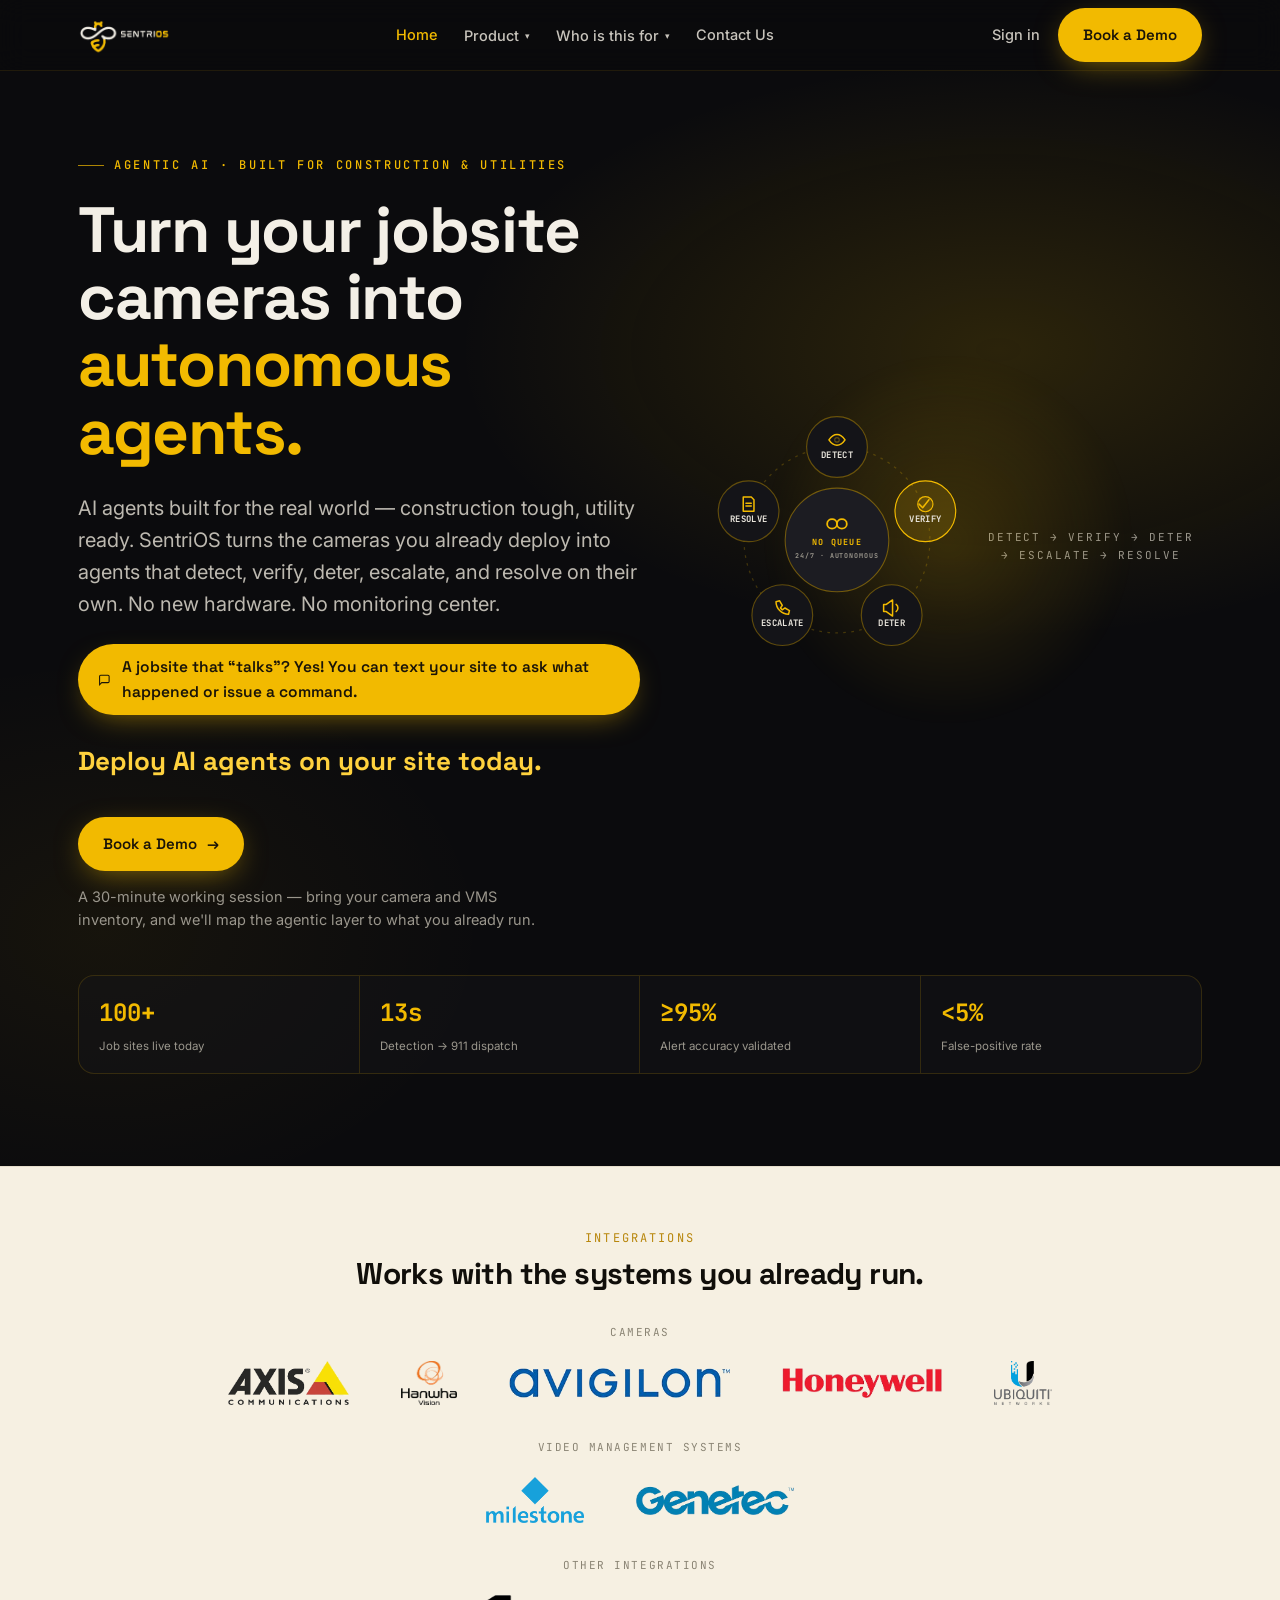
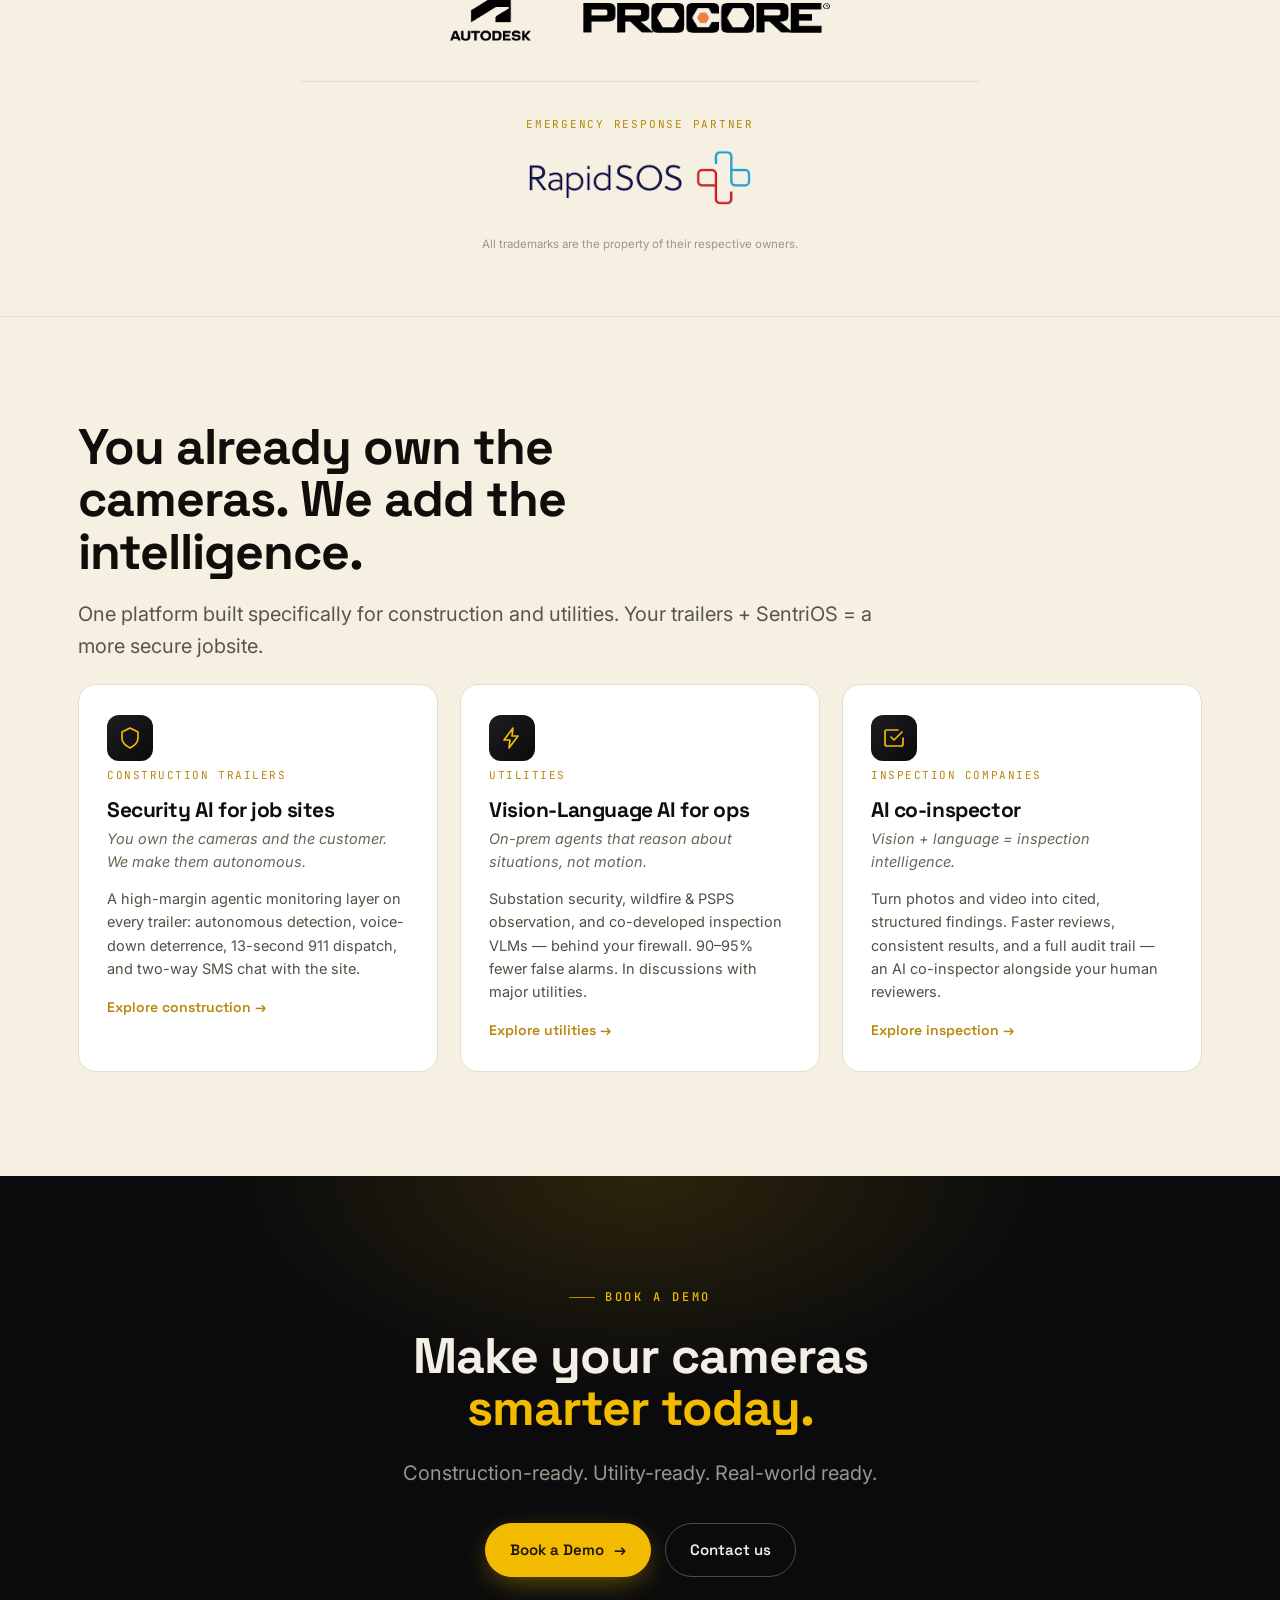
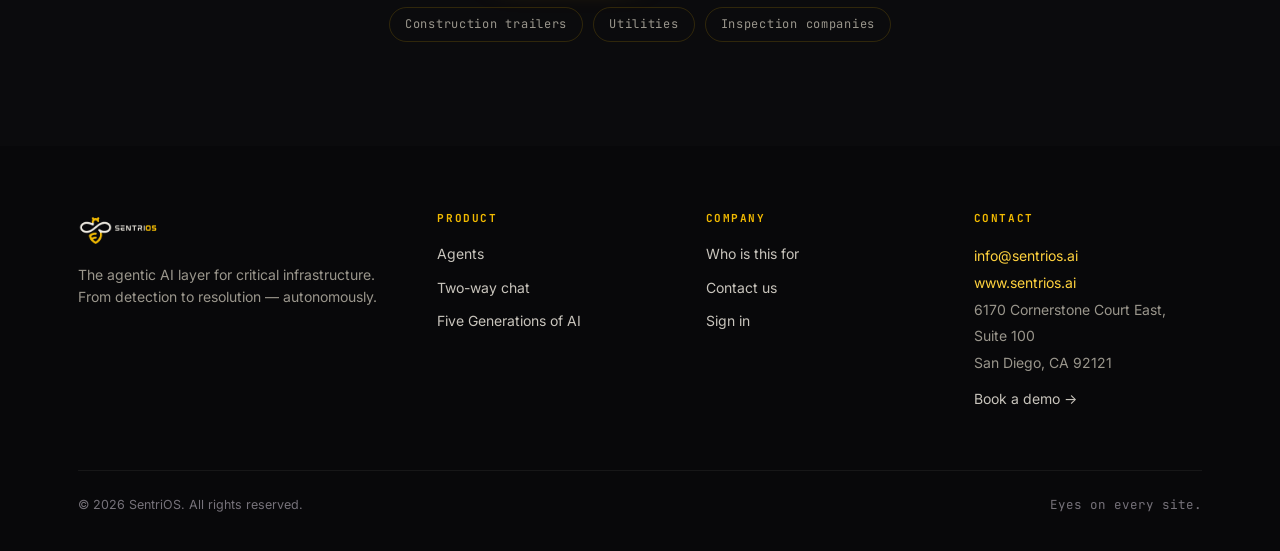
==== index.html @ 7d37d8f1 "Add files via upload" ====
<!DOCTYPE html>
<html lang="en">
<head>
<meta charset="UTF-8" />
<meta name="viewport" content="width=device-width, initial-scale=1.0" />
<title>SentriOS — Turn your jobsite cameras into autonomous agents</title>
<meta name="description" content="AI agents built for the real world. SentriOS turns the cameras you already deploy into autonomous agents that detect, verify, deter, escalate, and resolve. Text your site to ask what happened or issue a command." />
<meta name="theme-color" content="#F2BA00" />
<link rel="icon" href="favicon.ico" sizes="any">
<link rel="icon" type="image/png" sizes="32x32" href="favicon-32.png">
<link rel="icon" type="image/png" sizes="16x16" href="favicon-16.png">
<link rel="apple-touch-icon" sizes="180x180" href="apple-touch-icon.png">
<link rel="preconnect" href="https://fonts.googleapis.com"><link rel="preconnect" href="https://fonts.gstatic.com" crossorigin>
<link href="https://fonts.googleapis.com/css2?family=Space+Grotesk:wght@400;500;600;700&family=Inter:wght@400;500;600&family=JetBrains+Mono:wght@400;500;700&display=swap" rel="stylesheet">
<link rel="stylesheet" href="styles.css">
</head>
<body id="top">
<header class="nav">
  <div class="wrap nav-inner">
    <a href="index.html" class="brand" aria-label="SentriOS home"><img src="logo-light.png" alt="SentriOS"></a>
    <nav class="navlinks" id="nav">
      <a href="index.html" class="active">Home</a>
      <div class="dropdown">
        <button class="ddbtn" aria-haspopup="true">Product <span class="caret">&#9662;</span></button>
        <div class="ddmenu">
          <a href="agents.html">Agents<span class="d">The autonomous incident agent</span></a>
          <a href="five-generations.html">Five Generations of AI<span class="d">Why the 5th generation wins</span></a>
        </div>
      </div>
      <div class="dropdown">
        <button class="ddbtn" aria-haspopup="true">Who is this for <span class="caret">&#9662;</span></button>
        <div class="ddmenu">
          <a href="who-is-this-for.html#construction">Construction trailers<span class="d">Security AI for job sites</span></a>
          <a href="who-is-this-for.html#utilities">Utilities<span class="d">Advancing utility operations</span></a>
          <a href="who-is-this-for.html#inspection">Inspection companies<span class="d">An AI co-inspector</span></a>
        </div>
      </div>
      <a href="contact.html">Contact Us</a>
      <a href="https://app.sentrios.ai" class="mob-only" target="_blank" rel="noopener">Sign in</a>
      <a href="https://calendly.com/sai-sentrios/30min" class="mob-only" target="_blank" rel="noopener">Book a Demo</a>
    </nav>
    <div class="nav-cta">
      <a href="https://app.sentrios.ai" class="signin" target="_blank" rel="noopener">Sign in</a>
      <a href="https://calendly.com/sai-sentrios/30min" class="btn btn-gold" target="_blank" rel="noopener">Book a Demo</a>
      <button class="menu-btn" id="menuBtn" aria-label="Menu" aria-expanded="false"><span></span><span></span><span></span></button>
    </div>
  </div>
</header>
<main>
<section class="hero">
  <div class="wrap">
    <div class="hero-grid">
      <div class="hero-copy reveal">
        <span class="eyebrow">Agentic AI &middot; Built for construction &amp; utilities</span>
        <h1>Turn your jobsite cameras into <span class="hl">autonomous agents.</span></h1>
        <p class="sub">AI agents built for the real world &mdash; construction tough, utility ready. SentriOS turns the cameras you already deploy into agents that detect, verify, deter, escalate, and resolve on their own. No new hardware. No monitoring center.</p>
        <div class="talks"><svg viewBox="0 0 24 24"><path d="M21 15a2 2 0 0 1-2 2H7l-4 4V5a2 2 0 0 1 2-2h14a2 2 0 0 1 2 2z"/></svg>A jobsite that &ldquo;talks&rdquo;? Yes! You can text your site to ask what happened or issue a command.</div>
        <p class="hero-deploy">Deploy AI agents on your site today.</p>
        <div class="hero-cta">
          <a href="https://calendly.com/sai-sentrios/30min" class="btn btn-gold" target="_blank" rel="noopener">Book a Demo <span class="arr">&rarr;</span></a>
        </div>
        <p class="hero-note">A 30-minute working session &mdash; bring your camera and VMS inventory, and we'll map the agentic layer to what you already run.</p>
      </div>
      <div class="loopwrap reveal">
        <div class="glow"></div>
        <svg class="loop-svg" viewBox="0 0 320 320" role="img" aria-label="Autonomous incident loop">
          <circle class="loop-ring" cx="160" cy="160" r="104"/>
          <g class="pulse-grp"><circle class="pulse" cx="160" cy="56" r="5.5"/></g>
          <circle class="hub" cx="160" cy="160" r="58"/>
          <g transform="translate(160 142)"><path d="M0 0 C0 -7, -11 -7, -11 0 C-11 7, 0 7, 0 0 C0 -7, 11 -7, 11 0 C11 7, 0 7, 0 0 Z" fill="none" stroke="#F2BA00" stroke-width="2"/></g>
          <text class="hub-txt" x="160" y="166" style="font-size:9.5px">NO QUEUE</text>
          <text class="hub-txt" x="160" y="180" style="fill:#9A968C;font-size:7.5px">24/7 &middot; AUTONOMOUS</text>
          <g class="node"><circle cx="160" cy="56" r="34"/><g class="ico" transform="translate(160 48)"><path d="M-9 0 C-9 0 -5 -6 0 -6 C5 -6 9 0 9 0 C9 0 5 6 0 6 C-5 6 -9 0 -9 0 Z"/><circle cx="0" cy="0" r="2.5"/></g><text x="160" y="68">DETECT</text></g>
          <g class="node"><circle cx="258.9" cy="127.9" r="34"/><g class="ico" transform="translate(258.9 119.9)"><path d="M-7 0 l4 4 l7 -9"/><circle cx="0" cy="0" r="8.5"/></g><text x="258.9" y="139.9">VERIFY</text></g>
          <g class="node"><circle cx="221.2" cy="244.1" r="34"/><g class="ico" transform="translate(221.2 236.1)"><path d="M-6 -4 h-3 v8 h3 l7 5 v-18 z"/><path d="M5 -4 a5 5 0 0 1 0 8"/></g><text x="221.2" y="256.1">DETER</text></g>
          <g class="node"><circle cx="98.8" cy="244.1" r="34"/><g class="ico" transform="translate(98.8 236.1)"><path d="M-7 -7 a14 14 0 0 0 14 14 l1 -4 -5 -3 -3 2 a9 9 0 0 1 -2 -2 l2 -3 -3 -5 z"/></g><text x="98.8" y="256.1">ESCALATE</text></g>
          <g class="node"><circle cx="61.1" cy="127.9" r="34"/><g class="ico" transform="translate(61.1 119.9)"><path d="M-6 -8 h9 l3 3 v13 h-12 z"/><path d="M-3 -1 h6 M-3 2 h6"/></g><text x="61.1" y="139.9">RESOLVE</text></g>
        </svg>
        <div class="loop-cap">Detect &rarr; Verify &rarr; Deter &rarr; Escalate &rarr; Resolve</div>
      </div>
    </div>
    <div class="telemetry reveal">
      <div class="cell"><div class="num">100+</div><div class="lbl">Job sites live today</div></div>
      <div class="cell"><div class="num">13s</div><div class="lbl">Detection &rarr; 911 dispatch</div></div>
      <div class="cell"><div class="num">&ge;95%</div><div class="lbl">Alert accuracy validated</div></div>
      <div class="cell"><div class="num">&lt;5%</div><div class="lbl">False-positive rate</div></div>
    </div>
  </div>
</section>

<section class="integ2">
  <div class="wrap">
    <div class="ilab">Integrations</div>
    <h2>Works with the systems you already run.</h2>

    <div class="igroup">
      <div class="gl">Cameras</div>
      <div class="iwall">
        <img class="tall" src="axis.png" alt="Axis Communications">
        <img class="tall" src="hanwha.png" alt="Hanwha Vision">
        <img src="avigilon.png" alt="Avigilon">
        <img src="honeywell.png" alt="Honeywell">
        <img class="tall" src="ubiquiti.png" alt="Ubiquiti">
      </div>
    </div>

    <div class="igroup">
      <div class="gl">Video management systems</div>
      <div class="iwall">
        <img class="stk" src="milestone.png" alt="Milestone">
        <img src="genetec.png" alt="Genetec">
      </div>
    </div>

    <div class="igroup">
      <div class="gl">Other integrations</div>
      <div class="iwall">
        <img class="stk" src="autodesk.png" alt="Autodesk">
        <img src="procore.png" alt="Procore">
      </div>
    </div>

    <div class="idivider"></div>

    <div class="rsos reveal">
      <div class="rsos-label">Emergency Response Partner</div>
      <img src="rapidsos.png" alt="RapidSOS">
    </div>

    <p class="tm-note">All trademarks are the property of their respective owners.</p>
  </div>
</section>

<section class="band light" id="audiences">
  <div class="wrap">
    <div class="reveal">
      <h2 class="h-sec">You already own the cameras. We add the intelligence.</h2>
      <p class="lead">One platform built specifically for construction and utilities. Your trailers + SentriOS = a more secure jobsite.</p>
    </div>
    <div class="aud-grid">
      <a class="aud reveal" href="who-is-this-for.html#construction">
        <div class="ic"><svg viewBox="0 0 24 24"><path d="M12 2l8 4v6c0 5-4 8-8 10-4-2-8-5-8-10V6z"/></svg></div>
        <span class="tag">Construction trailers</span>
        <h3>Security AI for job sites</h3>
        <p class="pitch">You own the cameras and the customer. We make them autonomous.</p>
        <p>A high-margin agentic monitoring layer on every trailer: autonomous detection, voice-down deterrence, 13-second 911 dispatch, and two-way SMS chat with the site.</p>
        <span class="more">Explore construction &rarr;</span>
      </a>
      <a class="aud reveal" href="who-is-this-for.html#utilities">
        <div class="ic"><svg viewBox="0 0 24 24"><path d="M13 2L4 14h6l-1 8 9-12h-6z"/></svg></div>
        <span class="tag">Utilities</span>
        <h3>Vision-Language AI for ops</h3>
        <p class="pitch">On-prem agents that reason about situations, not motion.</p>
        <p>Substation security, wildfire &amp; PSPS observation, and co-developed inspection VLMs &mdash; behind your firewall. 90&ndash;95% fewer false alarms. In discussions with major utilities.</p>
        <span class="more">Explore utilities &rarr;</span>
      </a>
      <a class="aud reveal" href="who-is-this-for.html#inspection">
        <div class="ic"><svg viewBox="0 0 24 24"><path d="M9 11l3 3 8-8"/><path d="M21 12v6a2 2 0 0 1-2 2H5a2 2 0 0 1-2-2V6a2 2 0 0 1 2-2h11"/></svg></div>
        <span class="tag">Inspection companies</span>
        <h3>AI co-inspector</h3>
        <p class="pitch">Vision + language = inspection intelligence.</p>
        <p>Turn photos and video into cited, structured findings. Faster reviews, consistent results, and a full audit trail &mdash; an AI co-inspector alongside your human reviewers.</p>
        <span class="more">Explore inspection &rarr;</span>
      </a>
    </div>
  </div>
</section>

<section class="band cta" id="demo">
  <div class="wrap">
    <span class="eyebrow" style="justify-content:center">Book a demo</span>
    <h2>Make your cameras <span class="hl">smarter today.</span></h2>
    <p class="lead">Construction-ready. Utility-ready. Real-world ready.</p>
    <div class="cta-row">
      <a href="https://calendly.com/sai-sentrios/30min" class="btn btn-gold" target="_blank" rel="noopener">Book a Demo <span class="arr">&rarr;</span></a>
      <a href="contact.html" class="btn btn-ghost">Contact us</a>
    </div>
    <div class="cta-tags"><span>Construction trailers</span><span>Utilities</span><span>Inspection companies</span></div>
  </div>
</section></main>
<footer>
  <div class="wrap">
    <div class="foot-grid">
      <div class="foot-brand">
        <a href="index.html" class="brand" aria-label="SentriOS home"><img src="logo-light.png" alt="SentriOS"></a>
        <p>The agentic AI layer for critical infrastructure. From detection to resolution — autonomously.</p>
      </div>
      <div><h5>Product</h5><a class="flink" href="agents.html">Agents</a><a class="flink" href="agents.html#sms">Two-way chat</a><a class="flink" href="five-generations.html">Five Generations of AI</a></div>
      <div><h5>Company</h5><a class="flink" href="who-is-this-for.html">Who is this for</a><a class="flink" href="contact.html">Contact us</a><a class="flink" href="https://app.sentrios.ai" target="_blank" rel="noopener">Sign in</a></div>
      <div><h5>Contact</h5><address><a href="mailto:info@sentrios.ai">info@sentrios.ai</a><br><a href="https://www.sentrios.ai">www.sentrios.ai</a><br>6170 Cornerstone Court East, Suite 100<br>San Diego, CA 92121</address><a class="flink" style="margin-top:12px" href="https://calendly.com/sai-sentrios/30min" target="_blank" rel="noopener">Book a demo &rarr;</a></div>
    </div>
    <div class="foot-bottom"><span>&copy; <span id="yr"></span> SentriOS. All rights reserved.</span><span class="mono">Eyes on every site.</span></div>
  </div>
</footer>
<script src="app.js"></script>
</body>
</html>
---- styles.css ----
:root{
  --ink:#0B0B0D; --ink-2:#141418; --ink-3:#1C1C22;
  --line-dk:rgba(242,186,0,.16); --line-lt:#E6DECC;
  --gold:#F2BA00; --gold-bright:#FFD23E; --gold-deep:#B8860B;
  --cream:#F6F0E2; --paper:#FBF7EE;
  --mute:#9A968C; --mute-dk:#76727A;
  --txt-dk:#1A1814; --txt-lt:#F3EFE6;
  --ok:#3FA66A; --bad:#C9514E;
  --maxw:1180px; --r:18px;
}
*{box-sizing:border-box;margin:0;padding:0}
html{scroll-behavior:smooth}
body{font-family:'Inter',system-ui,sans-serif;background:var(--ink);color:var(--txt-lt);line-height:1.6;-webkit-font-smoothing:antialiased;overflow-x:hidden}
a{color:inherit;text-decoration:none}
img,svg{display:block;max-width:100%}
h1,h2,h3,h4{font-family:'Space Grotesk',sans-serif;font-weight:700;line-height:1.05;letter-spacing:-.02em}
.mono{font-family:'JetBrains Mono',monospace}
.wrap{max-width:var(--maxw);margin:0 auto;padding:0 28px}
.band{padding:104px 0}
.light{background:var(--cream);color:var(--txt-dk)}
.light h1,.light h2,.light h3,.light h4{color:#100E0A}
.paper{background:var(--paper);color:var(--txt-dk)}
.paper h1,.paper h2,.paper h3,.paper h4{color:#100E0A}
.eyebrow{font-family:'JetBrains Mono',monospace;font-size:12px;font-weight:500;letter-spacing:.22em;text-transform:uppercase;color:var(--gold);display:inline-flex;align-items:center;gap:10px;margin-bottom:22px}
.light .eyebrow,.paper .eyebrow{color:var(--gold-deep)}
.eyebrow::before{content:"";width:26px;height:1px;background:currentColor;opacity:.7}
.h-sec{font-size:clamp(30px,4.4vw,50px);max-width:20ch}
.lead{font-size:clamp(17px,1.6vw,20px);color:var(--mute);max-width:62ch;margin-top:20px}
.light .lead,.paper .lead{color:#5A554A}

.btn{display:inline-flex;align-items:center;gap:10px;font-family:'Space Grotesk',sans-serif;font-weight:600;font-size:15px;padding:14px 24px;border-radius:999px;border:1px solid transparent;cursor:pointer;transition:transform .18s,box-shadow .18s,background .18s,color .18s;white-space:nowrap}
.btn-gold{background:var(--gold);color:#1A1408;box-shadow:0 8px 30px -8px rgba(242,186,0,.55)}
.btn-gold:hover{transform:translateY(-2px);background:var(--gold-bright);box-shadow:0 14px 38px -8px rgba(242,186,0,.7)}
.btn-ghost{border-color:rgba(243,239,230,.28);color:var(--txt-lt)}
.btn-ghost:hover{border-color:var(--gold);color:var(--gold)}
.light .btn-ghost,.paper .btn-ghost{border-color:rgba(20,18,12,.22);color:#1A1814}
.light .btn-ghost:hover,.paper .btn-ghost:hover{border-color:var(--gold-deep);color:var(--gold-deep)}
.btn .arr{transition:transform .2s}.btn:hover .arr{transform:translateX(3px)}

/* nav */
header.nav{position:fixed;top:0;left:0;right:0;z-index:80;background:rgba(11,11,13,.72);backdrop-filter:blur(14px);border-bottom:1px solid rgba(242,186,0,.10)}
.nav-inner{display:flex;align-items:center;justify-content:space-between;height:70px}
.brand{display:flex;align-items:center;gap:11px}
.brand img{height:44px;width:auto}
.navlinks{display:flex;align-items:center;gap:26px}
.navlinks a{font-size:14.5px;color:#C8C4BC;font-weight:500;transition:color .18s}
.navlinks a:hover,.navlinks a.active{color:var(--gold)}
.navlinks a.mob-only{display:none}
.nav-cta{display:flex;align-items:center;gap:18px}
.nav-cta .signin{font-size:14.5px;color:#C8C4BC;font-weight:500}
.nav-cta .signin:hover{color:var(--gold)}
.menu-btn{display:none;background:none;border:0;cursor:pointer;width:30px;height:24px;position:relative}
.menu-btn span{position:absolute;left:0;right:0;height:2px;background:var(--txt-lt);transition:.3s;border-radius:2px}
.menu-btn span:nth-child(1){top:2px}.menu-btn span:nth-child(2){top:11px}.menu-btn span:nth-child(3){top:20px}
body.menu-open .menu-btn span:nth-child(1){top:11px;transform:rotate(45deg)}
body.menu-open .menu-btn span:nth-child(2){opacity:0}
body.menu-open .menu-btn span:nth-child(3){top:11px;transform:rotate(-45deg)}

/* hero (home) */
.hero{position:relative;padding:148px 0 92px;overflow:hidden}
.hero::before{content:"";position:absolute;inset:0;z-index:0;background:radial-gradient(900px 480px at 78% 30%,rgba(242,186,0,.14),transparent 60%),radial-gradient(700px 500px at 8% 80%,rgba(242,186,0,.05),transparent 55%);pointer-events:none}
.hero .wrap{position:relative;z-index:1}
.hero-grid{display:grid;grid-template-columns:1.05fr .95fr;gap:54px;align-items:center}
.hero h1{font-size:clamp(36px,5.4vw,64px);max-width:16ch}
.hero h1 .hl{color:var(--gold)}
.hero p.sub{font-size:clamp(17px,1.7vw,20px);color:#BDB9B0;max-width:56ch;margin-top:26px}
.hero-cta{display:flex;gap:14px;margin-top:34px;flex-wrap:wrap}
.rad-line{margin-top:38px;padding:18px 22px;border-left:2px solid var(--gold);background:linear-gradient(90deg,rgba(242,186,0,.08),transparent);border-radius:0 12px 12px 0;font-size:15.5px;color:#D8D4CB;max-width:52ch}
.rad-line b{color:var(--gold-bright);font-weight:600}
.telemetry{margin-top:44px;display:grid;grid-template-columns:repeat(4,1fr);border:1px solid var(--line-dk);border-radius:16px;overflow:hidden;background:rgba(20,20,24,.5)}
.telemetry .cell{padding:18px 20px;border-right:1px solid var(--line-dk)}
.telemetry .cell:last-child{border-right:0}
.telemetry .num{font-family:'JetBrains Mono',monospace;font-weight:700;font-size:24px;color:var(--gold)}
.telemetry .lbl{font-size:11.5px;color:var(--mute);margin-top:4px}

/* industry hero */
.ihero{position:relative;padding:150px 0 76px;overflow:hidden}
.ihero::before{content:"";position:absolute;inset:0;background:radial-gradient(820px 460px at 80% 24%,rgba(242,186,0,.13),transparent 60%);pointer-events:none}
.ihero .wrap{position:relative;z-index:1}
.ihero h1{font-size:clamp(34px,5vw,60px);max-width:18ch}
.ihero h1 .hl{color:var(--gold)}
.ihero .sub{font-size:clamp(17px,1.7vw,20px);color:#BDB9B0;max-width:60ch;margin-top:24px}
.ihero-cta{display:flex;gap:14px;margin-top:30px;flex-wrap:wrap}
.ihero-stats{display:flex;gap:38px;flex-wrap:wrap;margin-top:42px}
.ihero-stats .s .v{font-family:'JetBrains Mono',monospace;font-weight:700;font-size:clamp(26px,3.4vw,38px);color:var(--gold)}
.ihero-stats .s .l{font-size:13px;color:var(--mute);margin-top:2px}

/* autonomous loop */
.loopwrap{position:relative;display:flex;justify-content:center;align-items:center}
.loopwrap .glow{position:absolute;width:78%;aspect-ratio:1;border-radius:50%;background:radial-gradient(circle,rgba(242,186,0,.16),transparent 65%);filter:blur(8px)}
.loop-svg{width:100%;max-width:520px;height:auto;position:relative}
.loop-ring{fill:none;stroke:rgba(242,186,0,.22);stroke-width:1.4;stroke-dasharray:3 6}
.node circle{fill:var(--ink-2);stroke:rgba(242,186,0,.35);stroke-width:1.3;transition:stroke .3s,fill .3s}
.node text{font-family:'JetBrains Mono',monospace;font-size:10px;font-weight:700;fill:#E8E4DB;text-anchor:middle;letter-spacing:.04em}
.node .ico{stroke:var(--gold);stroke-width:1.7;fill:none;stroke-linecap:round;stroke-linejoin:round}
.node.active circle{fill:rgba(242,186,0,.14);stroke:var(--gold)}
.hub{fill:var(--ink-3);stroke:rgba(242,186,0,.4);stroke-width:1.2}
.hub-txt{font-family:'JetBrains Mono',monospace;font-size:8.5px;font-weight:700;fill:var(--gold);text-anchor:middle;letter-spacing:.14em}
.pulse{fill:var(--gold-bright);filter:drop-shadow(0 0 7px rgba(255,210,62,.95))}
.loop-cap{margin-top:14px;text-align:center;font-family:'JetBrains Mono',monospace;font-size:11px;letter-spacing:.18em;color:var(--mute);text-transform:uppercase}
@media (prefers-reduced-motion:no-preference){.pulse-grp{animation:orbit 7s linear infinite;transform-origin:160px 160px}@keyframes orbit{to{transform:rotate(360deg)}}}

/* ticker */
.ticker{border-top:1px solid var(--line-dk);border-bottom:1px solid var(--line-dk);background:#0E0E11;padding:16px 0}
.ticker .track{display:flex;gap:42px;justify-content:center;flex-wrap:wrap;font-family:'JetBrains Mono',monospace;font-size:12.5px;letter-spacing:.1em;color:var(--mute);text-transform:uppercase}
.ticker b{color:var(--gold);font-weight:700}

/* integrations */
.integ{border-top:1px solid var(--line-dk);border-bottom:1px solid var(--line-dk);padding:30px 0;background:#0E0E11}
.integ .row{display:flex;align-items:center;justify-content:center;gap:34px;flex-wrap:wrap}
.integ .lab{font-family:'JetBrains Mono',monospace;font-size:11px;letter-spacing:.16em;text-transform:uppercase;color:var(--mute-dk);width:100%;text-align:center;margin-bottom:18px}
.integ .name{font-family:'Space Grotesk',sans-serif;font-weight:600;font-size:16px;color:#88847C;transition:color .2s}
.integ .name:hover{color:var(--gold)}

/* generic grids + cards */
.grid2{display:grid;grid-template-columns:1fr 1fr;gap:22px;margin-top:46px}
.grid3{display:grid;grid-template-columns:repeat(3,1fr);gap:22px;margin-top:46px}
.grid4{display:grid;grid-template-columns:repeat(4,1fr);gap:22px;margin-top:46px}
.card{border:1px solid var(--line-dk);border-radius:var(--r);padding:28px;background:rgba(20,20,24,.45)}
.light .card,.paper .card{background:#fff;border-color:var(--line-lt)}
.card .k{font-family:'JetBrains Mono',monospace;font-size:11px;letter-spacing:.14em;text-transform:uppercase;color:var(--gold-deep)}
.card h3{font-size:18px;margin:10px 0 8px}
.card p{font-size:14px;color:var(--mute)}
.light .card p,.paper .card p{color:#544F44}
.card .ic{width:44px;height:44px;border-radius:11px;background:rgba(242,186,0,.12);display:flex;align-items:center;justify-content:center;margin-bottom:14px}
.card .ic svg{width:22px;height:22px;stroke:var(--gold);fill:none;stroke-width:1.7;stroke-linecap:round;stroke-linejoin:round}
.light .card .ic,.paper .card .ic{background:linear-gradient(135deg,#1C1C22,#0B0B0D)}
.stat{text-align:center}
.stat .v{font-family:'JetBrains Mono',monospace;font-weight:700;font-size:clamp(28px,3.6vw,40px);color:var(--gold-deep)}
.light .stat .v,.paper .stat .v{color:var(--gold-deep)}
.stat .l{font-size:13px;color:var(--mute);margin-top:5px}
.light .stat .l,.paper .stat .l{color:#6A6456}

/* audiences */
.aud-featured{background:linear-gradient(135deg,#16140C,#0B0B0D);border:1px solid var(--gold);border-radius:var(--r);padding:40px;margin-top:54px;color:var(--txt-lt)}
.aud-featured .tag{font-family:'JetBrains Mono',monospace;font-size:11px;letter-spacing:.16em;text-transform:uppercase;color:var(--gold)}
.aud-featured h3{font-size:clamp(24px,3vw,32px);color:var(--gold-bright);margin:14px 0 12px}
.aud-featured p{font-size:16px;color:#D6D2C9;max-width:78ch}
.feat-stats{margin-top:24px;display:flex;flex-wrap:wrap;gap:14px;align-items:center}
.feat-stats span{font-family:'JetBrains Mono',monospace;font-size:13px;color:#E8E4DB;border:1px solid var(--line-dk);border-radius:10px;padding:9px 15px}
.feat-stats span b{color:var(--gold)}
.feat-stats a{margin-left:auto}
.aud-grid{display:grid;grid-template-columns:repeat(3,1fr);gap:22px;margin-top:22px}
.aud{background:#fff;border:1px solid var(--line-lt);border-radius:var(--r);padding:30px 28px;transition:transform .25s,box-shadow .25s,border-color .25s;position:relative;overflow:hidden;display:flex;flex-direction:column}
.aud::after{content:"";position:absolute;top:0;left:0;right:0;height:3px;background:var(--gold);transform:scaleX(0);transform-origin:left;transition:transform .3s}
.aud:hover{transform:translateY(-5px);box-shadow:0 22px 50px -22px rgba(40,30,0,.3);border-color:var(--gold)}
.aud:hover::after{transform:scaleX(1)}
.aud .tag{font-family:'JetBrains Mono',monospace;font-size:11px;letter-spacing:.14em;text-transform:uppercase;color:var(--gold-deep)}
.aud h3{font-size:21px;margin:14px 0 6px}
.aud .pitch{font-style:italic;color:#6A6456;font-size:14.5px;margin-bottom:14px}
.aud p{font-size:14.5px;color:#544F44}
.aud .more{margin-top:16px;font-family:'Space Grotesk',sans-serif;font-weight:600;font-size:14px;color:var(--gold-deep)}
.aud .ic{width:46px;height:46px;border-radius:12px;background:linear-gradient(135deg,#1C1C22,#0B0B0D);display:flex;align-items:center;justify-content:center;margin-bottom:6px}
.aud .ic svg{stroke:var(--gold);width:24px;height:24px;fill:none;stroke-width:1.7;stroke-linecap:round;stroke-linejoin:round}

/* problem */
.prob-grid{display:grid;grid-template-columns:repeat(3,1fr);gap:22px;margin-top:50px}
.prob{border:1px solid var(--line-dk);border-radius:var(--r);padding:28px;background:linear-gradient(180deg,rgba(28,28,34,.5),rgba(20,20,24,.2))}
.prob .n{font-family:'JetBrains Mono',monospace;color:var(--gold);font-size:13px;font-weight:700;letter-spacing:.1em}
.prob h3{font-size:19px;margin:14px 0 8px}
.prob p{font-size:14.5px;color:var(--mute)}
.prob p b{color:#E8E4DB;font-weight:600}

/* lifecycle */
.life-row{display:grid;grid-template-columns:repeat(5,1fr);gap:14px;margin-top:50px}
.life{position:relative}
.life .step{font-family:'JetBrains Mono',monospace;font-size:11px;color:var(--gold-deep);letter-spacing:.12em}
.life h4{font-size:17px;margin:8px 0 6px;font-family:'Space Grotesk',sans-serif}
.life p{font-size:13.5px;color:#5A554A}
.life .dot{width:38px;height:38px;border-radius:10px;background:#100E0A;display:flex;align-items:center;justify-content:center;margin-bottom:14px}
.life .dot svg{stroke:var(--gold);width:20px;height:20px;fill:none;stroke-width:1.8;stroke-linecap:round;stroke-linejoin:round}
.life:not(:last-child)::after{content:"\2192";position:absolute;top:8px;right:-11px;color:var(--gold);font-size:16px}

/* two-way SMS */
.sms-grid{display:grid;grid-template-columns:1.02fr .98fr;gap:50px;align-items:center;margin-top:24px}
.sms-copy .badge{display:inline-flex;align-items:center;gap:8px;font-family:'JetBrains Mono',monospace;font-size:11px;letter-spacing:.12em;text-transform:uppercase;color:var(--gold);border:1px solid var(--gold);border-radius:999px;padding:7px 14px;margin-bottom:18px}
.sms-points{list-style:none;display:flex;flex-direction:column;gap:14px;margin-top:24px}
.sms-points li{display:flex;gap:12px;font-size:15.5px;color:#CFCBC2}
.light .sms-points li,.paper .sms-points li{color:#3C382F}
.sms-points li svg{width:21px;height:21px;stroke:var(--gold);fill:none;stroke-width:1.9;flex:0 0 auto;margin-top:2px}
.phone{max-width:350px;margin:0 auto;background:#0E0E11;border:1px solid var(--line-dk);border-radius:30px;padding:16px 14px 20px;box-shadow:0 36px 80px -34px rgba(0,0,0,.85)}
.pbar{display:flex;align-items:center;justify-content:space-between;padding:4px 8px 14px;border-bottom:1px solid var(--line-dk);margin-bottom:14px}
.pbar .who{display:flex;align-items:center;gap:9px;font-family:'Space Grotesk',sans-serif;font-weight:600;font-size:14px;color:#fff}
.pbar .who .av{width:28px;height:28px;border-radius:50%;background:linear-gradient(135deg,var(--gold),var(--gold-deep));display:flex;align-items:center;justify-content:center}
.pbar .who .av svg{width:18px;height:13px}
.pbar .who small{display:block;font-family:'JetBrains Mono',monospace;font-weight:400;font-size:9px;color:var(--ok);letter-spacing:.06em}
.pbar .sig{font-family:'JetBrains Mono',monospace;font-size:10px;color:var(--mute-dk)}
.thread{display:flex;flex-direction:column;gap:10px;padding:2px 4px}
.bub{max-width:82%;padding:10px 14px;border-radius:16px;font-size:13.5px;line-height:1.45}
.bub .lbl{display:block;font-family:'JetBrains Mono',monospace;font-size:9px;letter-spacing:.1em;text-transform:uppercase;margin-bottom:3px;opacity:.65}
.bub.in{align-self:flex-start;background:#1C1C22;color:#E6E2D9;border-bottom-left-radius:5px}
.bub.out{align-self:flex-end;background:var(--gold);color:#1A1408;border-bottom-right-radius:5px}

/* agent status (SARA-style) */
.status-panel{border:1px solid var(--line-dk);border-radius:var(--r);overflow:hidden;background:rgba(20,20,24,.5);margin-top:24px}
.status-head{display:flex;align-items:center;justify-content:space-between;padding:15px 22px;border-bottom:1px solid var(--line-dk);font-family:'JetBrains Mono',monospace;font-size:11px;letter-spacing:.14em;text-transform:uppercase;color:var(--mute)}
.status-head .live{display:inline-flex;align-items:center;gap:8px;color:var(--ok)}
.status-head .live .d{width:8px;height:8px;border-radius:50%;background:var(--ok)}
@media (prefers-reduced-motion:no-preference){.status-head .live .d{animation:blink 1.4s steps(1) infinite}}
.srows{display:grid;grid-template-columns:1fr 1fr 1fr}
.srow{padding:18px 22px;border-right:1px solid var(--line-dk);border-bottom:1px solid var(--line-dk)}
.srow .top{display:flex;align-items:center;gap:10px;margin-bottom:8px}
.srow .n{font-family:'JetBrains Mono',monospace;font-size:11px;color:var(--gold)}
.srow h4{font-size:15px}
.srow .st{display:inline-block;font-family:'JetBrains Mono',monospace;font-size:9.5px;letter-spacing:.1em;padding:4px 9px;border-radius:6px;margin-top:4px}
.st.active{background:rgba(63,166,106,.18);color:var(--ok)}
.st.armed{background:rgba(242,186,0,.16);color:var(--gold)}
.st.standby{background:rgba(255,255,255,.06);color:var(--mute-dk)}
.srow p{font-size:12.5px;color:var(--mute);margin-top:6px}

/* detect chips + act */
.detect-grid{display:grid;grid-template-columns:1.05fr .95fr;gap:44px;margin-top:48px;align-items:start}
.chips{display:flex;flex-wrap:wrap;gap:12px}
.chip{display:inline-flex;align-items:center;gap:9px;border:1px solid var(--line-dk);background:rgba(20,20,24,.5);border-radius:999px;padding:11px 18px;font-size:14.5px;color:#E0DCD3}
.light .chip,.paper .chip{background:#fff;border-color:var(--line-lt);color:#3C382F}
.chip::before{content:"";width:7px;height:7px;border-radius:50%;background:var(--gold);flex:0 0 auto}
.act{border-left:2px solid var(--gold);padding-left:24px}
.act h3{font-size:19px;margin-bottom:18px;color:var(--gold-bright)}
.light .act h3,.paper .act h3{color:var(--gold-deep)}
.act ul{list-style:none;display:flex;flex-direction:column;gap:15px}
.act li{display:flex;gap:12px;font-size:15px;color:#CFCBC2}
.light .act li,.paper .act li{color:#3C382F}
.act li svg{width:20px;height:20px;stroke:var(--gold);fill:none;stroke-width:1.9;flex:0 0 auto;margin-top:2px}
.compliance{margin-top:40px;border:1px solid var(--line-dk);border-radius:var(--r);padding:26px 28px;background:rgba(20,20,24,.4)}
.light .compliance,.paper .compliance{background:#fff;border-color:var(--line-lt)}
.compliance h4{font-size:16px;color:var(--gold-bright);margin-bottom:10px}
.light .compliance h4,.paper .compliance h4{color:var(--gold-deep)}
.compliance p{font-size:14.5px;color:var(--mute);max-width:82ch}
.light .compliance p,.paper .compliance p{color:#544F44}
.compliance .ints{margin-top:16px;display:flex;flex-wrap:wrap;gap:10px}
.compliance .ints span{font-family:'JetBrains Mono',monospace;font-size:12px;letter-spacing:.06em;color:#B8B4AB;border:1px solid var(--line-dk);border-radius:8px;padding:6px 12px}
.light .compliance .ints span,.paper .compliance .ints span{color:#6A6456;border-color:var(--line-lt)}

/* architecture */
.arch{display:grid;grid-template-columns:repeat(5,1fr);margin-top:50px;border:1px solid var(--line-dk);border-radius:var(--r);overflow:hidden}
.arch .col{padding:24px 20px;border-right:1px solid var(--line-dk);background:rgba(20,20,24,.4)}
.arch .col:last-child{border-right:0}
.arch .col.core{background:linear-gradient(180deg,rgba(242,186,0,.10),rgba(20,20,24,.4))}
.arch .ctitle{font-family:'JetBrains Mono',monospace;font-size:11px;letter-spacing:.1em;text-transform:uppercase;color:var(--gold);margin-bottom:14px}
.arch ul{list-style:none;display:flex;flex-direction:column;gap:9px}
.arch li{font-size:13.5px;color:#CFCBC2;padding-left:16px;position:relative}
.arch li::before{content:"";position:absolute;left:0;top:9px;width:5px;height:5px;border-radius:50%;background:var(--gold);opacity:.8}
.arch .col h4{font-size:15px;margin-bottom:4px;color:#F3EFE6}
.noninvasive{margin-top:22px;display:flex;align-items:center;gap:12px;flex-wrap:wrap;justify-content:center;font-family:'JetBrains Mono',monospace;font-size:12px;letter-spacing:.08em;color:var(--mute)}
.noninvasive b{color:var(--gold)}

/* why vlm */
.vs{display:grid;grid-template-columns:1fr 1fr;gap:22px;margin-top:50px}
.vs-card{border-radius:var(--r);padding:30px 28px}
.vs-old{background:#fff;border:1px solid var(--line-lt)}
.vs-new{background:linear-gradient(165deg,#16140C,#0B0B0D);border:1px solid var(--gold)}
.vs-card .label{display:inline-block;font-family:'JetBrains Mono',monospace;font-size:11px;letter-spacing:.14em;text-transform:uppercase;padding:6px 12px;border-radius:999px;margin-bottom:18px}
.vs-old .label{color:var(--bad);border:1px solid rgba(201,81,78,.4)}
.vs-new .label{color:#1A1408;background:var(--gold)}
.vs-card h3{font-size:20px;margin-bottom:18px}
.vs-new h3{color:var(--gold-bright)}
.vs-card ul{list-style:none;display:flex;flex-direction:column;gap:13px}
.vs-card li{font-size:14.5px;display:flex;gap:11px;align-items:flex-start}
.vs-old li{color:#5A554A}.vs-new li{color:#D6D2C9}
.vs-card li .ti{flex:0 0 auto;width:18px;height:18px;margin-top:2px}
.vs-old .ti{color:var(--bad)}.vs-new .ti{color:var(--ok)}
.vs-stats{display:grid;grid-template-columns:repeat(4,1fr);gap:18px;margin-top:30px;background:var(--paper);border:1px solid var(--line-lt);border-radius:var(--r);padding:26px}
.vs-stats .s{text-align:center}
.vs-stats .v{font-family:'JetBrains Mono',monospace;font-weight:700;font-size:30px;color:var(--gold-deep)}
.vs-stats .l{font-size:13px;color:#6A6456;margin-top:4px}
.pullquote{margin-top:42px;text-align:center;font-family:'Space Grotesk',sans-serif;font-weight:500;font-size:clamp(20px,2.6vw,28px);color:#100E0A;max-width:26ch;margin-left:auto;margin-right:auto;line-height:1.25}
.pullquote b{color:var(--gold-deep)}

/* ask which one */
.abc{margin-top:40px;border:1px solid var(--line-dk);border-radius:var(--r);overflow:hidden}
.abc-row{display:grid;grid-template-columns:54px 1fr;gap:18px;align-items:center;padding:20px 26px;border-bottom:1px solid var(--line-dk)}
.abc-row:last-child{border-bottom:0}
.abc-row .k{font-family:'Space Grotesk',sans-serif;font-weight:700;font-size:22px;color:var(--gold)}
.abc-row p{font-size:15.5px;color:#D6D2C9}
.abc-row p b{color:#fff}
.abc-row.c{background:linear-gradient(90deg,rgba(242,186,0,.10),transparent)}
.abc-cap{margin-top:18px;font-family:'JetBrains Mono',monospace;font-size:12.5px;letter-spacing:.06em;color:var(--gold);text-transform:uppercase}

/* generations */
.gens{margin-top:48px;display:flex;flex-direction:column}
.gen{display:grid;grid-template-columns:96px 1fr auto;gap:26px;align-items:center;padding:26px 0;border-top:1px solid var(--line-dk)}
.gen:last-child{border-bottom:1px solid var(--line-dk)}
.gen .g-no{font-family:'Space Grotesk',sans-serif;font-weight:700;font-size:46px;color:var(--ink-3);line-height:1;-webkit-text-stroke:1px rgba(242,186,0,.35)}
.gen .g-sub{font-family:'JetBrains Mono',monospace;font-size:10.5px;letter-spacing:.1em;color:var(--mute-dk);text-transform:uppercase;margin-bottom:5px}
.gen .g-body h3{font-size:20px}
.gen .g-body p{font-size:14.5px;color:var(--mute);margin-top:6px;max-width:64ch}
.gen .g-tag{font-family:'JetBrains Mono',monospace;font-size:11.5px;color:#C8C4BC;margin-top:10px;border-left:2px solid var(--gold);padding-left:12px}
.gen .g-era{font-family:'JetBrains Mono',monospace;font-size:11px;letter-spacing:.1em;color:var(--mute-dk);text-transform:uppercase;white-space:nowrap}
.gen.now{background:linear-gradient(90deg,rgba(242,186,0,.09),transparent);border-radius:14px;padding:24px 20px;border:1px solid var(--gold)}
.gen.now .g-no{color:var(--gold);-webkit-text-stroke:0}
.gen.now .g-body h3{color:var(--gold-bright)}
.gen.now .g-era{color:var(--gold)}
.gen.now .g-body p{color:#D6D2C9}
.hive{display:inline-flex;align-items:center;gap:9px;background:#0B0B0D;border:1px solid var(--gold);border-radius:999px;padding:8px 15px;margin-top:14px;font-family:'JetBrains Mono',monospace;font-size:11px;letter-spacing:.1em;color:var(--gold);text-transform:uppercase}
.hive svg{width:20px;height:14px}

/* context */
.ctx-grid{display:grid;grid-template-columns:1fr 1.3fr;margin-top:46px;border:1px solid var(--line-dk);border-radius:var(--r);overflow:hidden}
.ctx-col{padding:34px 32px}
.ctx-old{background:rgba(20,20,24,.5);border-right:1px solid var(--line-dk)}
.ctx-new{background:linear-gradient(135deg,rgba(242,186,0,.08),rgba(11,11,13,.1))}
.ctx-col .lbl{font-family:'JetBrains Mono',monospace;font-size:11px;letter-spacing:.14em;text-transform:uppercase;margin-bottom:18px}
.ctx-old .lbl{color:var(--mute-dk)}.ctx-new .lbl{color:var(--gold)}
.ctx-old .big{font-family:'Space Grotesk',sans-serif;font-weight:700;font-size:24px;color:#9A968C;margin-bottom:12px;letter-spacing:.02em}
.ctx-old p{font-size:16px;color:#807C84;line-height:1.7}
.ctx-new p{font-size:17px;color:#EDE9E0;line-height:1.7}
.ctx-foot{margin-top:28px;font-family:'Space Grotesk',sans-serif;font-weight:600;font-size:clamp(19px,2.4vw,26px);color:#fff;line-height:1.3}
.light .ctx-foot,.paper .ctx-foot{color:#100E0A}
.ctx-foot b{color:var(--gold)}

/* incident */
.inc-grid{display:grid;grid-template-columns:.85fr 1.15fr;gap:34px;margin-top:50px;align-items:start}
.inc-video{border-radius:var(--r);overflow:hidden;border:1px solid var(--line-dk);background:#000;position:relative;aspect-ratio:16/11}
.inc-video .scene{position:absolute;inset:0;background:radial-gradient(120px 80px at 60% 45%,rgba(242,186,0,.10),transparent),linear-gradient(180deg,#0c1018,#05070b)}
.inc-video .live{position:absolute;top:16px;left:16px;display:flex;align-items:center;gap:8px;background:rgba(201,81,78,.92);color:#fff;font-family:'JetBrains Mono',monospace;font-size:11px;font-weight:700;letter-spacing:.12em;padding:6px 12px;border-radius:6px}
.inc-video .live .blink{width:8px;height:8px;border-radius:50%;background:#fff}
.inc-video .play{position:absolute;top:50%;left:50%;transform:translate(-50%,-50%);width:64px;height:64px;border-radius:50%;background:var(--gold);display:flex;align-items:center;justify-content:center}
.inc-video .play svg{fill:#1A1408;width:24px;height:24px;margin-left:3px}
.inc-video .meta{position:absolute;bottom:14px;left:16px;right:16px;color:#cfd6e0;font-size:12.5px;font-family:'JetBrains Mono',monospace}
.inc-video .meta a{color:var(--gold-bright);text-decoration:underline}
@media (prefers-reduced-motion:no-preference){.inc-video .live .blink{animation:blink 1.1s steps(1) infinite}}
@keyframes blink{50%{opacity:.2}}
.inc-time{display:flex;flex-direction:column}
.inc-step{display:grid;grid-template-columns:84px 1fr;gap:18px;padding:16px 0;border-bottom:1px solid var(--line-dk)}
.inc-step:last-child{border-bottom:0}
.inc-step .t{font-family:'JetBrains Mono',monospace;font-weight:700;font-size:14px;color:var(--gold-deep)}
.inc-step .ph{font-family:'JetBrains Mono',monospace;font-size:10.5px;letter-spacing:.08em;color:var(--mute-dk);text-transform:uppercase}
.inc-step h4{font-size:16px;margin:2px 0 5px}
.inc-step p{font-size:13.5px;color:#5A554A}
.inc-foot{margin-top:26px;background:linear-gradient(90deg,rgba(242,186,0,.16),transparent);border:1px solid var(--gold);border-radius:14px;padding:18px 22px;font-size:15px;color:#3C382F}
.inc-foot b{color:var(--gold-deep);font-family:'JetBrains Mono',monospace}

/* numbered opportunity (utilities) */
.opp{margin-top:54px;padding-top:40px;border-top:1px solid var(--line-dk)}
.opp:first-of-type{border-top:0;padding-top:0}
.opp-head{display:flex;align-items:center;gap:16px;margin-bottom:18px}
.opp-head .num{background:var(--gold);color:#1A1408;font-family:'Space Grotesk',sans-serif;font-weight:700;font-size:20px;width:50px;height:50px;border-radius:10px;display:flex;align-items:center;justify-content:center;flex:0 0 auto}
.opp-head .k{font-family:'JetBrains Mono',monospace;font-size:11px;letter-spacing:.14em;text-transform:uppercase;color:var(--gold)}
.opp-head h3{font-size:clamp(20px,2.6vw,26px);margin-top:4px}
.opp .pd{font-size:15.5px;color:#CFCBC2;max-width:80ch;margin-bottom:8px}
.opp .pd b{color:#fff}
.opp .pd.diff b{color:var(--gold-bright)}
.deliver{display:grid;grid-template-columns:1fr 1fr;gap:22px;margin-top:24px}
.deliver .d{border:1px solid var(--line-dk);border-radius:var(--r);padding:26px;background:rgba(20,20,24,.4)}
.deliver .d.start{background:linear-gradient(165deg,rgba(242,186,0,.07),rgba(20,20,24,.3))}
.deliver h4{font-family:'JetBrains Mono',monospace;font-size:11px;letter-spacing:.12em;text-transform:uppercase;color:var(--gold);margin-bottom:16px}
.deliver ul{list-style:none;display:flex;flex-direction:column;gap:12px}
.deliver li{display:flex;gap:11px;font-size:14px;color:#CFCBC2}
.deliver li svg{width:17px;height:17px;stroke:var(--gold);fill:none;stroke-width:2;flex:0 0 auto;margin-top:3px}

/* natural language query (utilities operator chat) */
.nlq{margin-top:30px;border:1px solid var(--line-dk);border-radius:var(--r);overflow:hidden;background:rgba(20,20,24,.5)}
.nlq .q{padding:18px 24px;border-bottom:1px solid var(--line-dk);font-size:15px;color:#E6E2D9}
.nlq .q::before{content:"ASK ";font-family:'JetBrains Mono',monospace;font-size:11px;color:var(--gold);letter-spacing:.1em;margin-right:8px}
.nlq .a{padding:18px 24px;font-size:14.5px;color:var(--mute)}
.nlq .a::before{content:"SENTRIOS ";font-family:'JetBrains Mono',monospace;font-size:11px;color:var(--gold-deep);letter-spacing:.1em;margin-right:8px}

/* process flow (inspection) */
.flow{margin-top:46px;display:flex;flex-direction:column;gap:0}
.fstep{display:grid;grid-template-columns:60px 1fr;gap:22px;padding:20px 0;border-bottom:1px solid var(--line-dk);align-items:start}
.fstep:last-child{border-bottom:0}
.fstep .fn{font-family:'Space Grotesk',sans-serif;font-weight:700;font-size:22px;color:var(--gold);border:1px solid var(--gold);border-radius:10px;width:46px;height:46px;display:flex;align-items:center;justify-content:center}
.fstep h4{font-size:17px}
.fstep p{font-size:14px;color:var(--mute);margin-top:4px}
.light .fstep p,.paper .fstep p{color:#5A554A}
.flow-foot{margin-top:24px;border-left:2px solid var(--gold);padding:12px 20px;font-size:15px;color:#3C382F;background:linear-gradient(90deg,rgba(242,186,0,.08),transparent);border-radius:0 12px 12px 0}
.light .flow-foot,.paper .flow-foot{color:#3C382F}
.flow-foot b{color:var(--gold-deep)}

/* solution flow (input->processing->output) */
.solflow{display:flex;align-items:stretch;gap:0;margin-top:30px;flex-wrap:wrap}
.solflow .sf{flex:1;min-width:150px;border:1px solid var(--line-lt);border-radius:14px;padding:22px;text-align:center;background:#fff}
.solflow .arrow{display:flex;align-items:center;color:var(--gold-deep);font-size:22px;padding:0 14px}
.solflow .sf .k{font-family:'JetBrains Mono',monospace;font-size:10.5px;letter-spacing:.12em;text-transform:uppercase;color:var(--gold-deep)}
.solflow .sf h4{font-size:16px;margin-top:6px;color:#100E0A}
.solflow .sf p{font-size:13px;color:#5A554A;margin-top:4px}

/* moat */
.moat-grid{display:grid;grid-template-columns:repeat(3,1fr);gap:22px;margin-top:50px}
.moat{border:1px solid var(--line-dk);border-radius:var(--r);padding:28px;background:rgba(20,20,24,.4)}
.moat .ic{width:42px;height:42px;border-radius:11px;background:rgba(242,186,0,.12);display:flex;align-items:center;justify-content:center;margin-bottom:16px}
.moat .ic svg{width:22px;height:22px;stroke:var(--gold);fill:none;stroke-width:1.7}
.moat h3{font-size:18px;margin-bottom:8px}
.moat p{font-size:14px;color:var(--mute)}

/* cta */
.cta{position:relative;overflow:hidden;background:var(--ink)}
.cta::before{content:"";position:absolute;inset:0;background:radial-gradient(700px 360px at 50% 0%,rgba(242,186,0,.14),transparent 60%)}
.cta .wrap{position:relative;z-index:1;text-align:center}
.cta h2{font-size:clamp(30px,4.3vw,50px);max-width:20ch;margin:0 auto}
.cta h2 .hl{color:var(--gold)}
.cta .lead{margin:22px auto 0}
.cta-row{display:flex;gap:14px;justify-content:center;margin-top:34px;flex-wrap:wrap}
.cta-tags{margin-top:30px;display:flex;gap:10px;justify-content:center;flex-wrap:wrap}
.cta-tags span{font-family:'JetBrains Mono',monospace;font-size:12px;letter-spacing:.06em;color:var(--mute);border:1px solid var(--line-dk);border-radius:999px;padding:7px 15px}

/* footer */
footer{background:#08080A;padding:64px 0 36px;color:#9A968C}
.foot-grid{display:grid;grid-template-columns:1.4fr 1fr 1fr 1fr;gap:40px}
.foot-brand .brand{margin-bottom:16px}
.foot-brand .brand img{height:38px}
.foot-brand p{font-size:14px;max-width:34ch}
footer h5{font-family:'JetBrains Mono',monospace;font-size:11px;letter-spacing:.14em;text-transform:uppercase;color:var(--gold);margin-bottom:16px}
footer .flink{display:block;font-size:14px;color:#C8C4BC;margin-bottom:11px;transition:color .18s}
footer .flink:hover{color:var(--gold)}
footer address{font-style:normal;font-size:14px;line-height:1.9;color:#9A968C}
footer address a{color:var(--gold-bright)}
.foot-bottom{border-top:1px solid rgba(255,255,255,.06);margin-top:48px;padding-top:24px;display:flex;justify-content:space-between;gap:16px;flex-wrap:wrap;font-size:12.5px;color:var(--mute-dk)}

/* reveal */
.reveal{opacity:0;transform:translateY(22px);transition:opacity .6s,transform .6s}
.reveal.in{opacity:1;transform:none}
@media (prefers-reduced-motion:reduce){.reveal{opacity:1;transform:none;transition:none}*{scroll-behavior:auto}}

/* responsive */
@media (max-width:960px){
  .hero-grid{grid-template-columns:1fr;gap:42px}
  .loopwrap{order:-1;max-width:440px;margin:0 auto}
  .aud-grid,.prob-grid,.moat-grid,.grid3,.grid4{grid-template-columns:1fr}
  .vs,.detect-grid,.ctx-grid,.sms-grid,.deliver,.grid2{grid-template-columns:1fr}
  .ctx-old{border-right:0;border-bottom:1px solid var(--line-dk)}
  .srows{grid-template-columns:1fr 1fr}
  .life-row{grid-template-columns:repeat(2,1fr)}
  .life:not(:last-child)::after{display:none}
  .arch{grid-template-columns:1fr}
  .arch .col{border-right:0;border-bottom:1px solid var(--line-dk)}
  .arch .col:last-child{border-bottom:0}
  .inc-grid{grid-template-columns:1fr}
  .foot-grid{grid-template-columns:1fr 1fr}
  .telemetry{grid-template-columns:repeat(2,1fr)}
  .telemetry .cell:nth-child(2){border-right:0}
  .telemetry .cell:nth-child(1),.telemetry .cell:nth-child(2){border-bottom:1px solid var(--line-dk)}
  .feat-stats a{margin-left:0}
  .solflow .arrow{transform:rotate(90deg)}
}
@media (max-width:680px){
  .band{padding:72px 0}
  .navlinks{position:fixed;inset:70px 0 auto 0;flex-direction:column;background:rgba(11,11,13,.97);padding:24px 28px;gap:20px;align-items:flex-start;transform:translateY(-140%);transition:transform .35s;border-bottom:1px solid rgba(242,186,0,.12)}
  body.menu-open .navlinks{transform:translateY(0)}
  .navlinks a{font-size:17px}
  .navlinks a.mob-only{display:block}
  .menu-btn{display:block}
  .nav-cta .signin,.nav-cta .btn{display:none}
  .vs-stats,.life-row,.srows,.grid4{grid-template-columns:repeat(2,1fr)}
  .gen{grid-template-columns:64px 1fr;row-gap:6px}
  .gen .g-era{grid-column:2;text-align:left}
  .vs-stats .v{font-size:24px}
  .foot-grid{grid-template-columns:1fr}
  .abc-row{grid-template-columns:40px 1fr}
}

/* ============ v2: dropdown nav, contact, hero highlight ============ */
.dropdown{position:relative;display:flex;align-items:center}
.ddbtn{background:none;border:0;cursor:pointer;font-family:'Inter',sans-serif;font-size:14.5px;color:#C8C4BC;font-weight:500;display:inline-flex;align-items:center;gap:6px;padding:0}
.ddbtn:hover,.dropdown:hover .ddbtn,.dropdown .ddbtn.active{color:var(--gold)}
.ddbtn .caret{font-size:9px;transition:transform .2s}
.dropdown:hover .ddbtn .caret{transform:rotate(180deg)}
.ddmenu{position:absolute;top:100%;left:50%;transform:translateX(-50%) translateY(8px);min-width:230px;background:rgba(16,16,20,.98);backdrop-filter:blur(14px);border:1px solid var(--line-dk);border-radius:14px;padding:8px;margin-top:8px;opacity:0;visibility:hidden;transition:opacity .18s,transform .18s;box-shadow:0 24px 60px -24px rgba(0,0,0,.85)}
.dropdown:hover .ddmenu{opacity:1;visibility:visible;transform:translateX(-50%) translateY(0)}
.ddmenu::before{content:"";position:absolute;top:-16px;left:0;right:0;height:16px}
.ddmenu a{display:block;padding:11px 14px;border-radius:9px;font-size:14.5px;color:#E0DCD3;font-weight:500}
.ddmenu a:hover{background:rgba(242,186,0,.12);color:var(--gold)}
.ddmenu a .d{display:block;font-size:12px;color:var(--mute);margin-top:3px;font-weight:400}

/* hero "talks" highlight */
.talks{margin-top:24px;display:inline-flex;align-items:center;gap:11px;font-family:'Space Grotesk',sans-serif;font-weight:600;font-size:15.5px;color:#1A1408;background:var(--gold);border-radius:999px;padding:11px 20px;box-shadow:0 10px 30px -12px rgba(242,186,0,.6)}
.talks svg{width:18px;height:18px;stroke:#1A1408;fill:none;stroke-width:2}

/* who-is-this-for section dividers */
.aud-section{padding-top:56px;margin-top:56px;border-top:1px solid var(--line-dk)}
.aud-section:first-of-type{border-top:0;margin-top:40px;padding-top:0}

/* contact */
.contact-grid{display:grid;grid-template-columns:1.05fr .95fr;gap:48px;margin-top:48px;align-items:start}
.cform{display:flex;flex-direction:column;gap:18px}
.cform .row2{display:grid;grid-template-columns:1fr 1fr;gap:16px}
.cform label{font-size:11px;color:var(--mute);font-family:'JetBrains Mono',monospace;letter-spacing:.08em;text-transform:uppercase;margin-bottom:7px;display:block}
.cform input,.cform textarea{width:100%;background:rgba(20,20,24,.6);border:1px solid var(--line-dk);border-radius:12px;padding:13px 15px;color:var(--txt-lt);font-family:'Inter',sans-serif;font-size:15px}
.cform input::placeholder,.cform textarea::placeholder{color:#6F6B63}
.cform input:focus,.cform textarea:focus{outline:none;border-color:var(--gold)}
.cform textarea{min-height:130px;resize:vertical}
.cinfo{border:1px solid var(--line-dk);border-radius:var(--r);padding:10px 26px;background:rgba(20,20,24,.4)}
.cinfo .crow{display:flex;gap:15px;align-items:flex-start;padding:20px 0;border-bottom:1px solid var(--line-dk)}
.cinfo .crow:last-child{border-bottom:0}
.cinfo .crow svg{width:22px;height:22px;stroke:var(--gold);fill:none;stroke-width:1.7;stroke-linecap:round;stroke-linejoin:round;flex:0 0 auto;margin-top:3px}
.cinfo .crow .k{font-family:'JetBrains Mono',monospace;font-size:11px;letter-spacing:.12em;text-transform:uppercase;color:var(--mute);margin-bottom:4px}
.cinfo .crow a,.cinfo .crow p{font-size:16px;color:var(--txt-lt);line-height:1.5}
.cinfo .crow a:hover{color:var(--gold)}
.cnote{font-size:12.5px;color:var(--mute-dk);margin-top:4px}

@media (max-width:960px){
  .contact-grid{grid-template-columns:1fr;gap:34px}
}
@media (max-width:680px){
  .dropdown{flex-direction:column;align-items:flex-start;width:100%;gap:4px}
  .ddbtn{font-size:17px}
  .ddbtn .caret{display:none}
  .ddmenu{position:static;transform:none;opacity:1;visibility:visible;min-width:0;background:none;border:0;box-shadow:none;padding:2px 0 0 16px;margin:0;backdrop-filter:none}
  .ddmenu::before{display:none}
  .ddmenu a{padding:8px 0;color:#C8C4BC}
  .cform .row2{grid-template-columns:1fr}
}

/* anchor offset under fixed nav */
section[id], div[id]{scroll-margin-top:90px}

/* hero deploy line + note (LK edits) */
.hero-deploy{margin-top:26px;font-family:'Space Grotesk',sans-serif;font-weight:700;font-size:clamp(20px,2.4vw,26px);color:var(--gold-bright)}
.hero-note{margin-top:14px;font-size:14.5px;color:var(--mute);max-width:52ch}

/* utilities (Who is this for, paper bg) — darker text for contrast */
.paper .opp .pd{color:#3C382F}
.paper .opp .pd b{color:#100E0A}
.paper .opp .pd.diff b{color:var(--gold-deep)}
.paper .opp-head .k{color:var(--gold-deep)}
.paper .ihero-stats .l{color:#5A554A}

/* utilities use-case boxes (paper bg) — light box, dark text */
.paper .deliver .d{background:#fff;border-color:var(--line-lt)}
.paper .deliver .d.start{background:linear-gradient(165deg,#FBF3D8,#fff);border-color:var(--line-lt)}
.paper .deliver h4{color:var(--gold-deep)}
.paper .deliver li{color:#2A2620}

/* ===== integrations logo wall (home) ===== */
.integ2{background:var(--cream);color:var(--txt-dk);padding:62px 0;border-top:1px solid var(--line-lt);border-bottom:1px solid var(--line-lt)}
.integ2 .ilab{font-family:'JetBrains Mono',monospace;font-size:12px;letter-spacing:.18em;text-transform:uppercase;color:var(--gold-deep);text-align:center;margin-bottom:10px}
.integ2 h2{text-align:center;font-size:clamp(22px,2.6vw,30px);color:#100E0A}
.igroup{margin-top:34px}
.igroup .gl{font-family:'JetBrains Mono',monospace;font-size:11px;letter-spacing:.14em;text-transform:uppercase;color:#8A8474;text-align:center;margin-bottom:20px}
.iwall{display:flex;flex-wrap:wrap;align-items:center;justify-content:center;gap:26px 52px}
.iwall img{height:30px;width:auto;display:block}
.iwall img.tall{height:44px}
.iwall img.stk{height:46px}
.iwall .wm{font-family:'Space Grotesk',sans-serif;font-weight:700;font-size:23px;color:#6A6456;letter-spacing:-.01em}
.idivider{height:1px;background:var(--line-lt);max-width:680px;margin:40px auto 34px}
.rsos{text-align:center;margin-top:4px}
.rsos-label{font-family:'JetBrains Mono',monospace;font-size:11px;letter-spacing:.16em;text-transform:uppercase;color:var(--gold-deep);margin-bottom:16px}
.rsos img{height:56px;width:auto;margin:0 auto;display:block}
.tm-note{text-align:center;font-size:11.5px;color:#9A968C;margin-top:30px}
@media (max-width:680px){
  .iwall{gap:22px 34px}
  .iwall img{height:24px}.iwall img.tall{height:38px}.iwall img.stk{height:40px}.rsos img{height:46px}
}

/* Queen Bee trailer diagram (construction section) */
.qbee{margin-top:58px;text-align:center}
.qbee-title{font-size:clamp(22px,3vw,32px);max-width:22ch;margin:0 auto}
.qbee-lead{font-size:clamp(15px,1.5vw,17px);color:var(--mute);max-width:64ch;margin:16px auto 0}
.qbee-frame{display:inline-block;max-width:100%;margin:28px auto 0;background:#EAEAEC;border:1px solid rgba(242,186,0,.28);border-radius:20px;padding:14px;box-shadow:0 34px 80px -36px rgba(0,0,0,.75)}
.qbee-frame img{display:block;width:auto;max-width:100%;max-height:58vh;border-radius:10px;margin:0 auto}
@media (max-width:680px){.qbee-frame{padding:10px;border-radius:14px}}
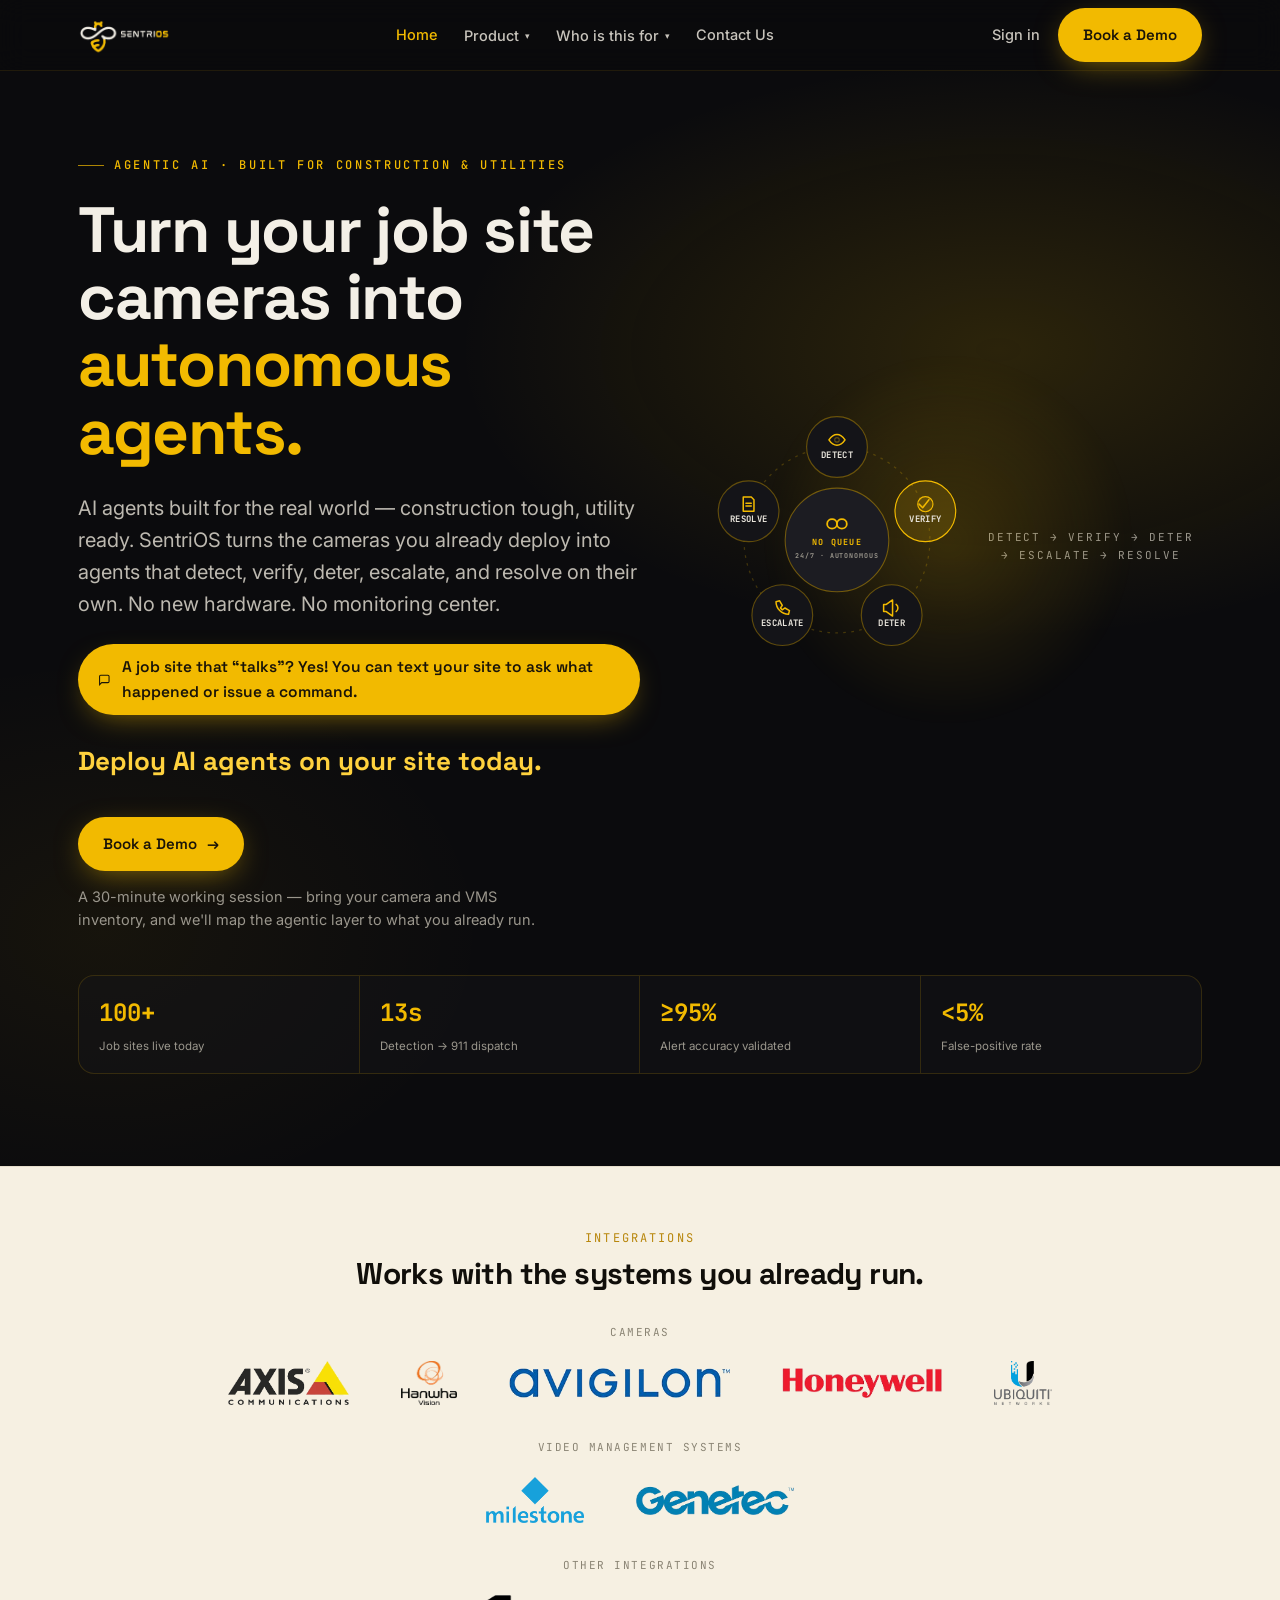
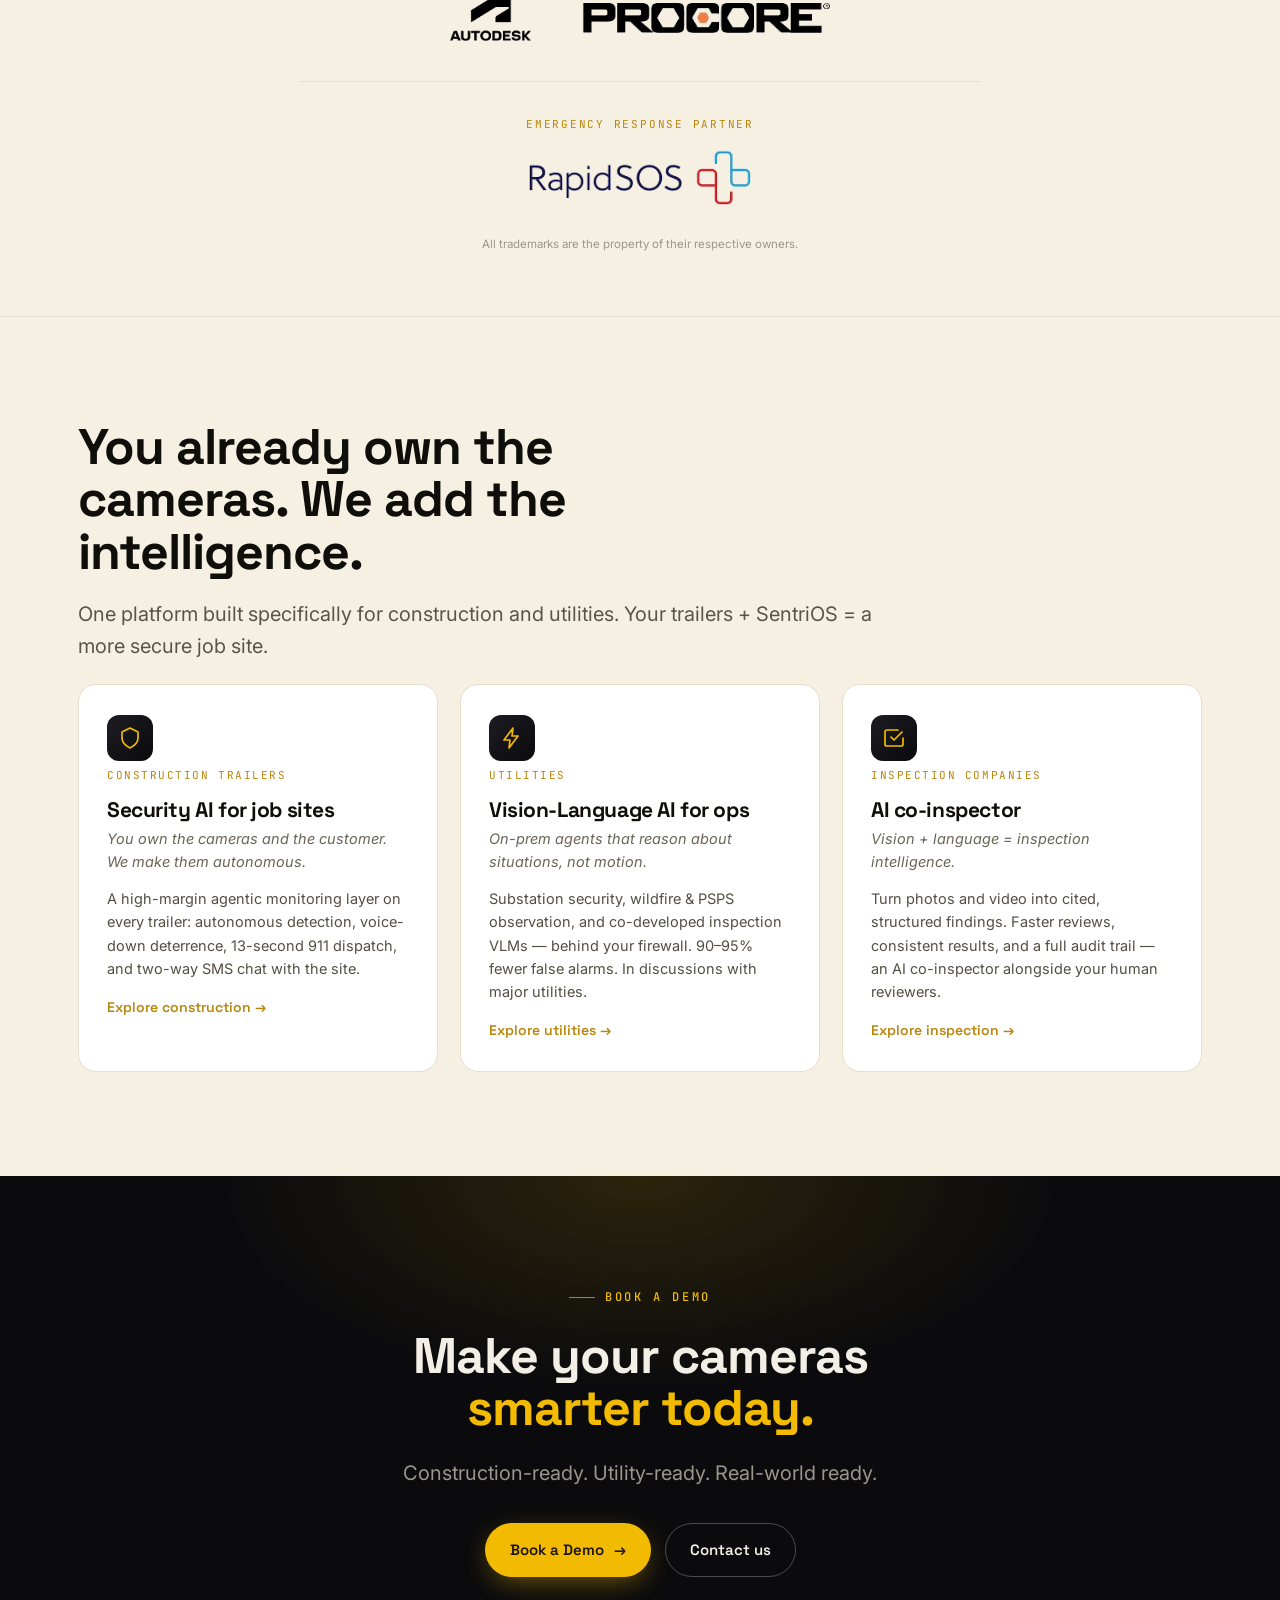
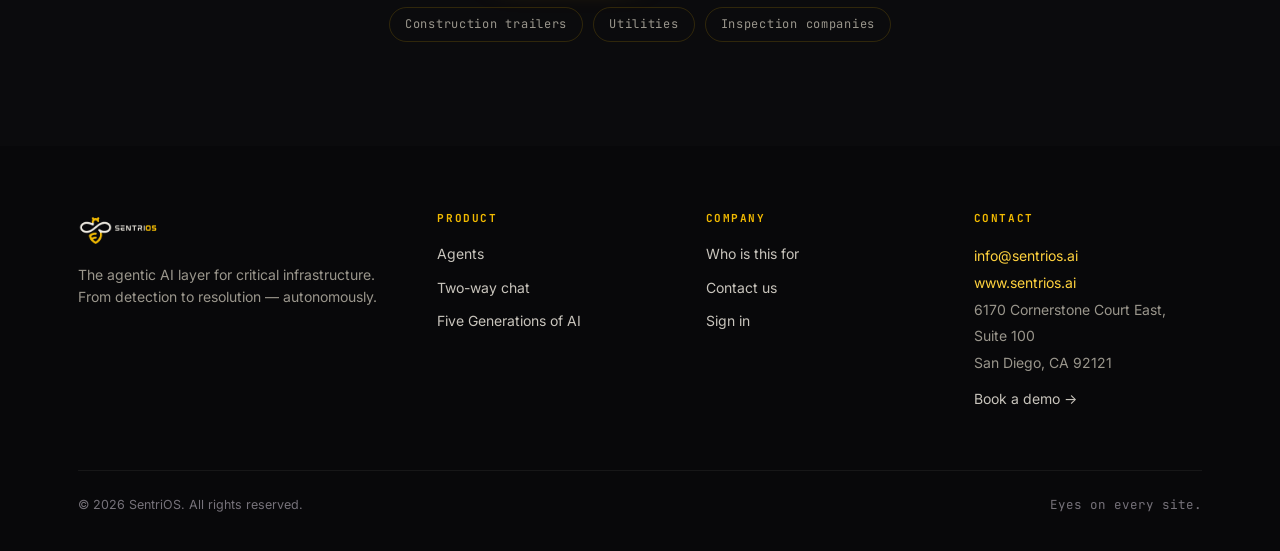
==== commit 37860dac: "Add files via upload" ====
--- a/index.html
+++ b/index.html
@@ -3,7 +3,7 @@
 <head>
 <meta charset="UTF-8" />
 <meta name="viewport" content="width=device-width, initial-scale=1.0" />
-<title>SentriOS — Turn your jobsite cameras into autonomous agents</title>
+<title>SentriOS — Turn your job site cameras into autonomous agents</title>
 <meta name="description" content="AI agents built for the real world. SentriOS turns the cameras you already deploy into autonomous agents that detect, verify, deter, escalate, and resolve. Text your site to ask what happened or issue a command." />
 <meta name="theme-color" content="#F2BA00" />
 <link rel="icon" href="favicon.ico" sizes="any">
@@ -52,9 +52,9 @@
     <div class="hero-grid">
       <div class="hero-copy reveal">
         <span class="eyebrow">Agentic AI &middot; Built for construction &amp; utilities</span>
-        <h1>Turn your jobsite cameras into <span class="hl">autonomous agents.</span></h1>
+        <h1>Turn your job site cameras into <span class="hl">autonomous agents.</span></h1>
         <p class="sub">AI agents built for the real world &mdash; construction tough, utility ready. SentriOS turns the cameras you already deploy into agents that detect, verify, deter, escalate, and resolve on their own. No new hardware. No monitoring center.</p>
-        <div class="talks"><svg viewBox="0 0 24 24"><path d="M21 15a2 2 0 0 1-2 2H7l-4 4V5a2 2 0 0 1 2-2h14a2 2 0 0 1 2 2z"/></svg>A jobsite that &ldquo;talks&rdquo;? Yes! You can text your site to ask what happened or issue a command.</div>
+        <div class="talks"><svg viewBox="0 0 24 24"><path d="M21 15a2 2 0 0 1-2 2H7l-4 4V5a2 2 0 0 1 2-2h14a2 2 0 0 1 2 2z"/></svg>A job site that &ldquo;talks&rdquo;? Yes! You can text your site to ask what happened or issue a command.</div>
         <p class="hero-deploy">Deploy AI agents on your site today.</p>
         <div class="hero-cta">
           <a href="https://calendly.com/sai-sentrios/30min" class="btn btn-gold" target="_blank" rel="noopener">Book a Demo <span class="arr">&rarr;</span></a>
@@ -135,7 +135,7 @@
   <div class="wrap">
     <div class="reveal">
       <h2 class="h-sec">You already own the cameras. We add the intelligence.</h2>
-      <p class="lead">One platform built specifically for construction and utilities. Your trailers + SentriOS = a more secure jobsite.</p>
+      <p class="lead">One platform built specifically for construction and utilities. Your trailers + SentriOS = a more secure job site.</p>
     </div>
     <div class="aud-grid">
       <a class="aud reveal" href="who-is-this-for.html#construction">
--- a/styles.css
+++ b/styles.css
@@ -549,3 +549,10 @@
 .qbee-frame{display:inline-block;max-width:100%;margin:28px auto 0;background:#EAEAEC;border:1px solid rgba(242,186,0,.28);border-radius:20px;padding:14px;box-shadow:0 34px 80px -36px rgba(0,0,0,.75)}
 .qbee-frame img{display:block;width:auto;max-width:100%;max-height:58vh;border-radius:10px;margin:0 auto}
 @media (max-width:680px){.qbee-frame{padding:10px;border-radius:14px}}
+
+/* contact form status message */
+.cform-status{font-size:14px;margin-top:4px;min-height:0}
+.cform-status:empty{display:none}
+.cform-status.ok{color:var(--ok)}
+.cform-status.err{color:var(--bad)}
+.cform-status a{color:var(--gold);text-decoration:underline}
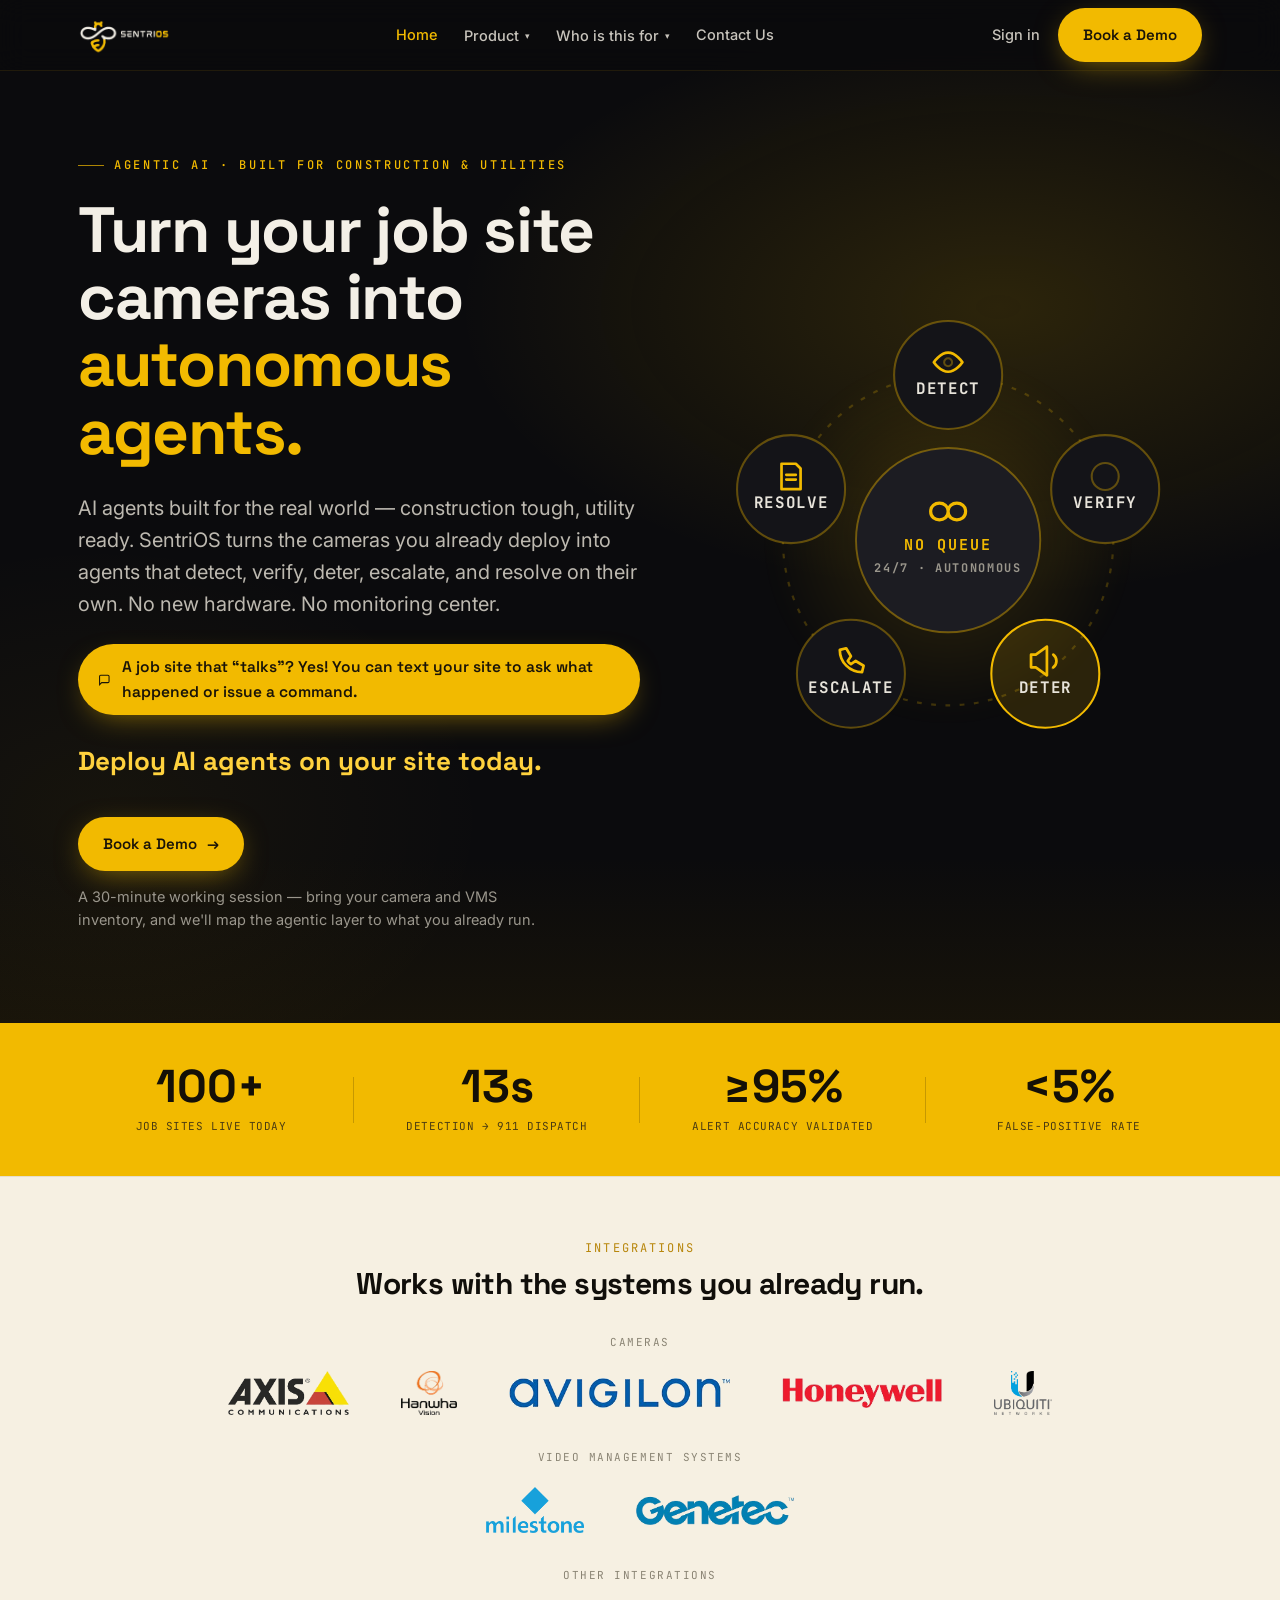
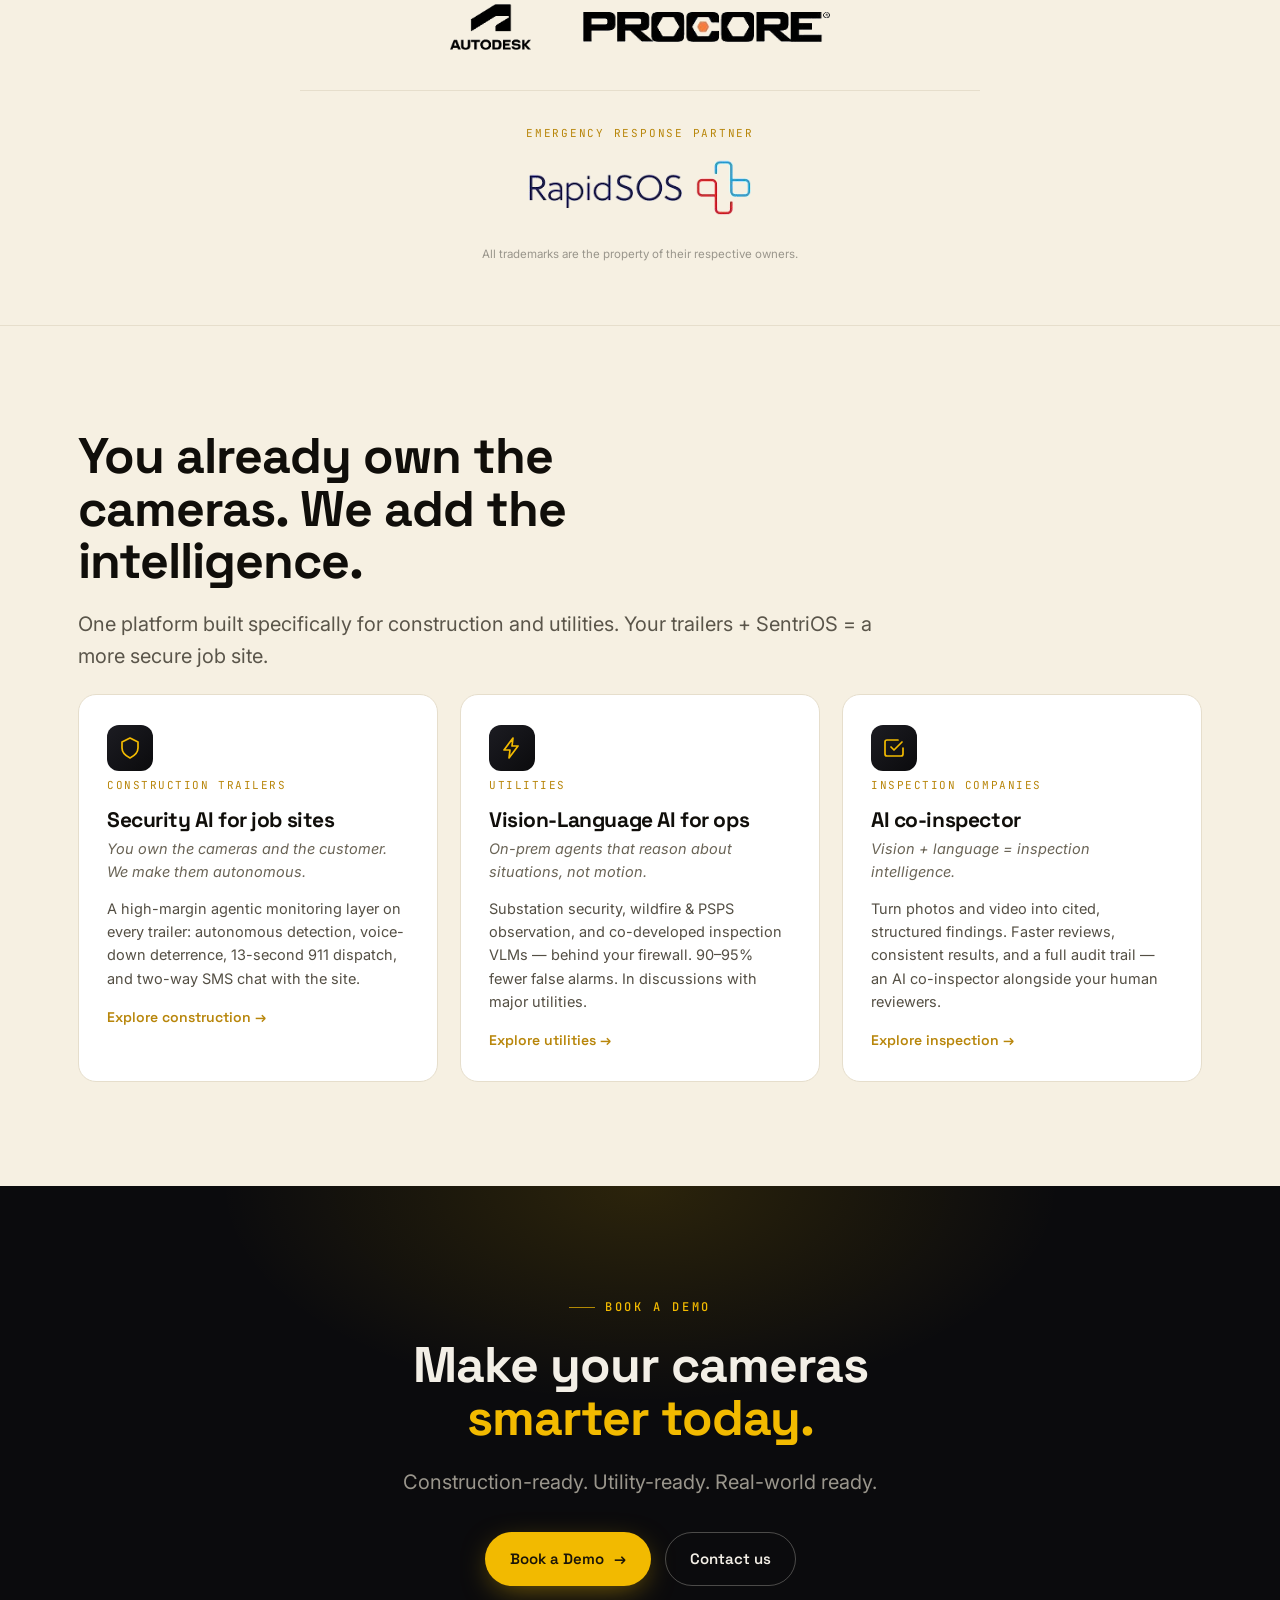
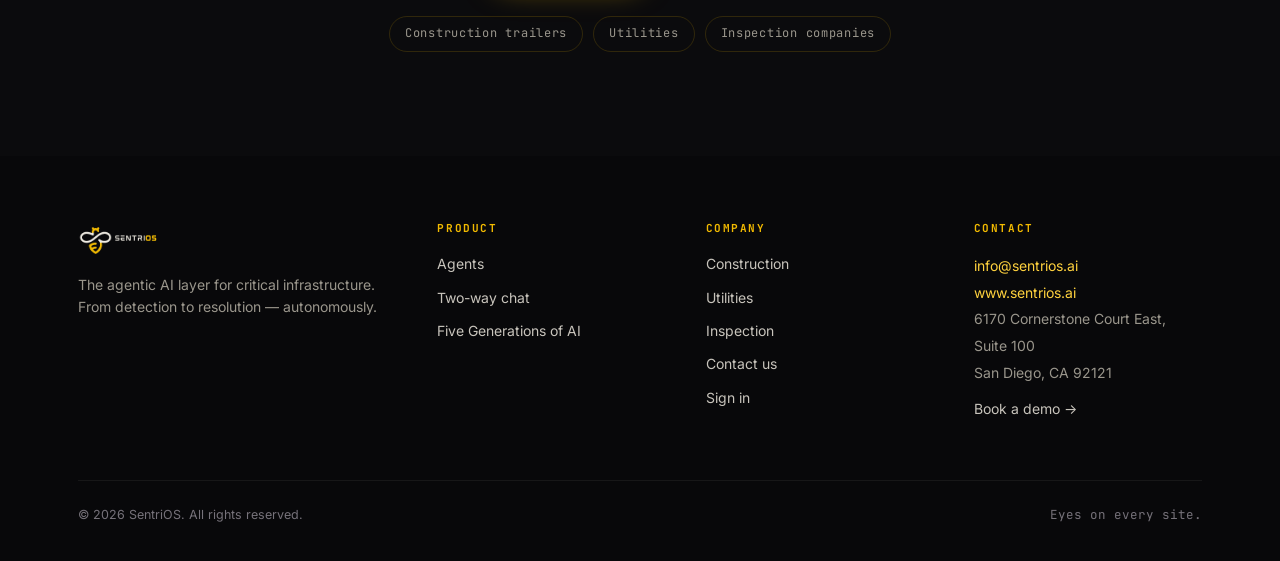
==== commit c5f654b6: "Add files via upload" ====
--- a/index.html
+++ b/index.html
@@ -30,9 +30,9 @@
       <div class="dropdown">
         <button class="ddbtn" aria-haspopup="true">Who is this for <span class="caret">&#9662;</span></button>
         <div class="ddmenu">
-          <a href="who-is-this-for.html#construction">Construction trailers<span class="d">Security AI for job sites</span></a>
-          <a href="who-is-this-for.html#utilities">Utilities<span class="d">Advancing utility operations</span></a>
-          <a href="who-is-this-for.html#inspection">Inspection companies<span class="d">An AI co-inspector</span></a>
+          <a href="construction.html">Construction trailers<span class="d">Security AI for job sites</span></a>
+          <a href="utilities.html">Utilities<span class="d">Advancing utility operations</span></a>
+          <a href="inspection.html">Inspection companies<span class="d">An AI co-inspector</span></a>
         </div>
       </div>
       <a href="contact.html">Contact Us</a>
@@ -76,14 +76,18 @@
           <g class="node"><circle cx="98.8" cy="244.1" r="34"/><g class="ico" transform="translate(98.8 236.1)"><path d="M-7 -7 a14 14 0 0 0 14 14 l1 -4 -5 -3 -3 2 a9 9 0 0 1 -2 -2 l2 -3 -3 -5 z"/></g><text x="98.8" y="256.1">ESCALATE</text></g>
           <g class="node"><circle cx="61.1" cy="127.9" r="34"/><g class="ico" transform="translate(61.1 119.9)"><path d="M-6 -8 h9 l3 3 v13 h-12 z"/><path d="M-3 -1 h6 M-3 2 h6"/></g><text x="61.1" y="139.9">RESOLVE</text></g>
         </svg>
-        <div class="loop-cap">Detect &rarr; Verify &rarr; Deter &rarr; Escalate &rarr; Resolve</div>
-      </div>
-    </div>
-    <div class="telemetry reveal">
-      <div class="cell"><div class="num">100+</div><div class="lbl">Job sites live today</div></div>
-      <div class="cell"><div class="num">13s</div><div class="lbl">Detection &rarr; 911 dispatch</div></div>
-      <div class="cell"><div class="num">&ge;95%</div><div class="lbl">Alert accuracy validated</div></div>
-      <div class="cell"><div class="num">&lt;5%</div><div class="lbl">False-positive rate</div></div>
+      </div>
+    </div>
+  </div>
+</section>
+
+<section class="statband reveal">
+  <div class="wrap">
+    <div class="stat-row">
+      <div class="sc"><div class="n">100+</div><div class="l">Job sites live today</div></div>
+      <div class="sc"><div class="n">13s</div><div class="l">Detection &rarr; 911 dispatch</div></div>
+      <div class="sc"><div class="n">&ge;95%</div><div class="l">Alert accuracy validated</div></div>
+      <div class="sc"><div class="n">&lt;5%</div><div class="l">False-positive rate</div></div>
     </div>
   </div>
 </section>
@@ -138,7 +142,7 @@
       <p class="lead">One platform built specifically for construction and utilities. Your trailers + SentriOS = a more secure job site.</p>
     </div>
     <div class="aud-grid">
-      <a class="aud reveal" href="who-is-this-for.html#construction">
+      <a class="aud reveal" href="construction.html">
         <div class="ic"><svg viewBox="0 0 24 24"><path d="M12 2l8 4v6c0 5-4 8-8 10-4-2-8-5-8-10V6z"/></svg></div>
         <span class="tag">Construction trailers</span>
         <h3>Security AI for job sites</h3>
@@ -146,7 +150,7 @@
         <p>A high-margin agentic monitoring layer on every trailer: autonomous detection, voice-down deterrence, 13-second 911 dispatch, and two-way SMS chat with the site.</p>
         <span class="more">Explore construction &rarr;</span>
       </a>
-      <a class="aud reveal" href="who-is-this-for.html#utilities">
+      <a class="aud reveal" href="utilities.html">
         <div class="ic"><svg viewBox="0 0 24 24"><path d="M13 2L4 14h6l-1 8 9-12h-6z"/></svg></div>
         <span class="tag">Utilities</span>
         <h3>Vision-Language AI for ops</h3>
@@ -154,7 +158,7 @@
         <p>Substation security, wildfire &amp; PSPS observation, and co-developed inspection VLMs &mdash; behind your firewall. 90&ndash;95% fewer false alarms. In discussions with major utilities.</p>
         <span class="more">Explore utilities &rarr;</span>
       </a>
-      <a class="aud reveal" href="who-is-this-for.html#inspection">
+      <a class="aud reveal" href="inspection.html">
         <div class="ic"><svg viewBox="0 0 24 24"><path d="M9 11l3 3 8-8"/><path d="M21 12v6a2 2 0 0 1-2 2H5a2 2 0 0 1-2-2V6a2 2 0 0 1 2-2h11"/></svg></div>
         <span class="tag">Inspection companies</span>
         <h3>AI co-inspector</h3>
@@ -186,7 +190,7 @@
         <p>The agentic AI layer for critical infrastructure. From detection to resolution — autonomously.</p>
       </div>
       <div><h5>Product</h5><a class="flink" href="agents.html">Agents</a><a class="flink" href="agents.html#sms">Two-way chat</a><a class="flink" href="five-generations.html">Five Generations of AI</a></div>
-      <div><h5>Company</h5><a class="flink" href="who-is-this-for.html">Who is this for</a><a class="flink" href="contact.html">Contact us</a><a class="flink" href="https://app.sentrios.ai" target="_blank" rel="noopener">Sign in</a></div>
+      <div><h5>Company</h5><a class="flink" href="construction.html">Construction</a><a class="flink" href="utilities.html">Utilities</a><a class="flink" href="inspection.html">Inspection</a><a class="flink" href="contact.html">Contact us</a><a class="flink" href="https://app.sentrios.ai" target="_blank" rel="noopener">Sign in</a></div>
       <div><h5>Contact</h5><address><a href="mailto:info@sentrios.ai">info@sentrios.ai</a><br><a href="https://www.sentrios.ai">www.sentrios.ai</a><br>6170 Cornerstone Court East, Suite 100<br>San Diego, CA 92121</address><a class="flink" style="margin-top:12px" href="https://calendly.com/sai-sentrios/30min" target="_blank" rel="noopener">Book a demo &rarr;</a></div>
     </div>
     <div class="foot-bottom"><span>&copy; <span id="yr"></span> SentriOS. All rights reserved.</span><span class="mono">Eyes on every site.</span></div>
--- a/styles.css
+++ b/styles.css
@@ -556,3 +556,59 @@
 .cform-status.ok{color:var(--ok)}
 .cform-status.err{color:var(--bad)}
 .cform-status a{color:var(--gold);text-decoration:underline}
+
+/* ===== v1 (Lisa) additions ===== */
+.mini-h{font-family:'Space Grotesk',sans-serif;font-weight:600;font-size:15px;color:var(--txt-lt);margin-bottom:16px}
+.paper .mini-h{color:var(--ink)}
+
+/* utilities without/with compare */
+.compare{display:grid;grid-template-columns:1fr 1fr;gap:18px;margin-top:34px}
+.cmp{border-radius:var(--r);padding:24px 24px 22px;border:1px solid var(--line-lt)}
+.cmp .ct{font-family:'JetBrains Mono',monospace;font-size:11px;letter-spacing:.12em;text-transform:uppercase;margin-bottom:14px}
+.cmp ul{list-style:none;padding:0;margin:0;display:flex;flex-direction:column;gap:10px}
+.cmp li{font-size:14px;line-height:1.5;position:relative}
+.cmp-old{background:#fff}
+.cmp-old .ct{color:var(--bad)}
+.cmp-old li{color:#6B6459;padding-left:20px}
+.cmp-old li::before{content:"\00d7";position:absolute;left:0;color:var(--bad);font-weight:700}
+.cmp-new{background:linear-gradient(165deg,#FBF3D8,#fff);border-color:var(--gold)}
+.cmp-new .ct{color:var(--gold-deep)}
+.cmp-new li{color:#2A2620;padding-left:26px;display:flex;gap:8px}
+.cmp-new li svg{width:16px;height:16px;stroke:var(--gold-deep);fill:none;stroke-width:2.4;flex:0 0 auto;position:absolute;left:0;top:3px}
+
+/* inspection relevance note */
+.relevance{margin-top:40px;border-left:3px solid var(--gold);background:rgba(242,186,0,.06);border-radius:0 12px 12px 0;padding:18px 22px}
+.relevance p{font-size:15px;line-height:1.6;color:var(--txt-lt);margin:0}
+
+@media (max-width:720px){ .compare{grid-template-columns:1fr} }
+
+/* ===== homepage: gold stat band (stats pop, dark breaks sooner) ===== */
+.hero{background:linear-gradient(180deg,var(--ink) 84%,#17130a 100%)}
+.statband{background:var(--gold);padding:40px 0}
+.statband .stat-row{display:grid;grid-template-columns:repeat(4,1fr);gap:20px}
+.statband .sc{text-align:center;position:relative}
+.statband .sc:not(:last-child)::after{content:"";position:absolute;right:-10px;top:50%;transform:translateY(-50%);height:46px;width:1px;background:rgba(26,20,8,.20)}
+.statband .n{font-family:'Space Grotesk',sans-serif;font-weight:700;font-size:clamp(30px,4vw,46px);color:#141007;line-height:1}
+.statband .l{font-family:'JetBrains Mono',monospace;font-size:11px;letter-spacing:.05em;text-transform:uppercase;color:#4A3B12;margin-top:9px}
+@media (max-width:680px){
+  .statband .stat-row{grid-template-columns:1fr 1fr;gap:26px 12px}
+  .statband .sc:nth-child(2)::after{display:none}
+}
+
+/* bigger, better-balanced incident loop */
+.loop-svg{max-width:600px}
+@media (min-width:961px){ .loopwrap{max-width:560px} }
+
+/* agents page: agent tiles + wide act block */
+.agent-grid{display:grid;grid-template-columns:repeat(4,1fr);gap:12px;margin-top:8px}
+.agent-tile{background:rgba(20,20,24,.55);border:1px solid var(--line-dk);border-radius:14px;padding:16px 15px}
+.agent-tile .ak{font-family:'JetBrains Mono',monospace;font-size:9.5px;letter-spacing:.14em;text-transform:uppercase;color:var(--gold-deep)}
+.agent-tile h4{font-family:'Space Grotesk',sans-serif;font-weight:600;font-size:16px;color:var(--txt-lt);margin:6px 0 5px}
+.agent-tile p{font-size:12.5px;line-height:1.45;color:var(--mute);margin:0}
+.agent-tile-cta{background:rgba(242,186,0,.10);border-color:var(--gold)}
+.agent-tile-cta h4{color:var(--gold-bright)}
+.agent-note{font-size:13px;color:var(--mute);margin:16px 0 26px;max-width:70ch}
+.act-wide{max-width:none}
+.act-wide ul{columns:2;column-gap:40px}
+@media (max-width:860px){.agent-grid{grid-template-columns:repeat(2,1fr)}}
+@media (max-width:680px){.agent-grid{grid-template-columns:1fr}.act-wide ul{columns:1}}
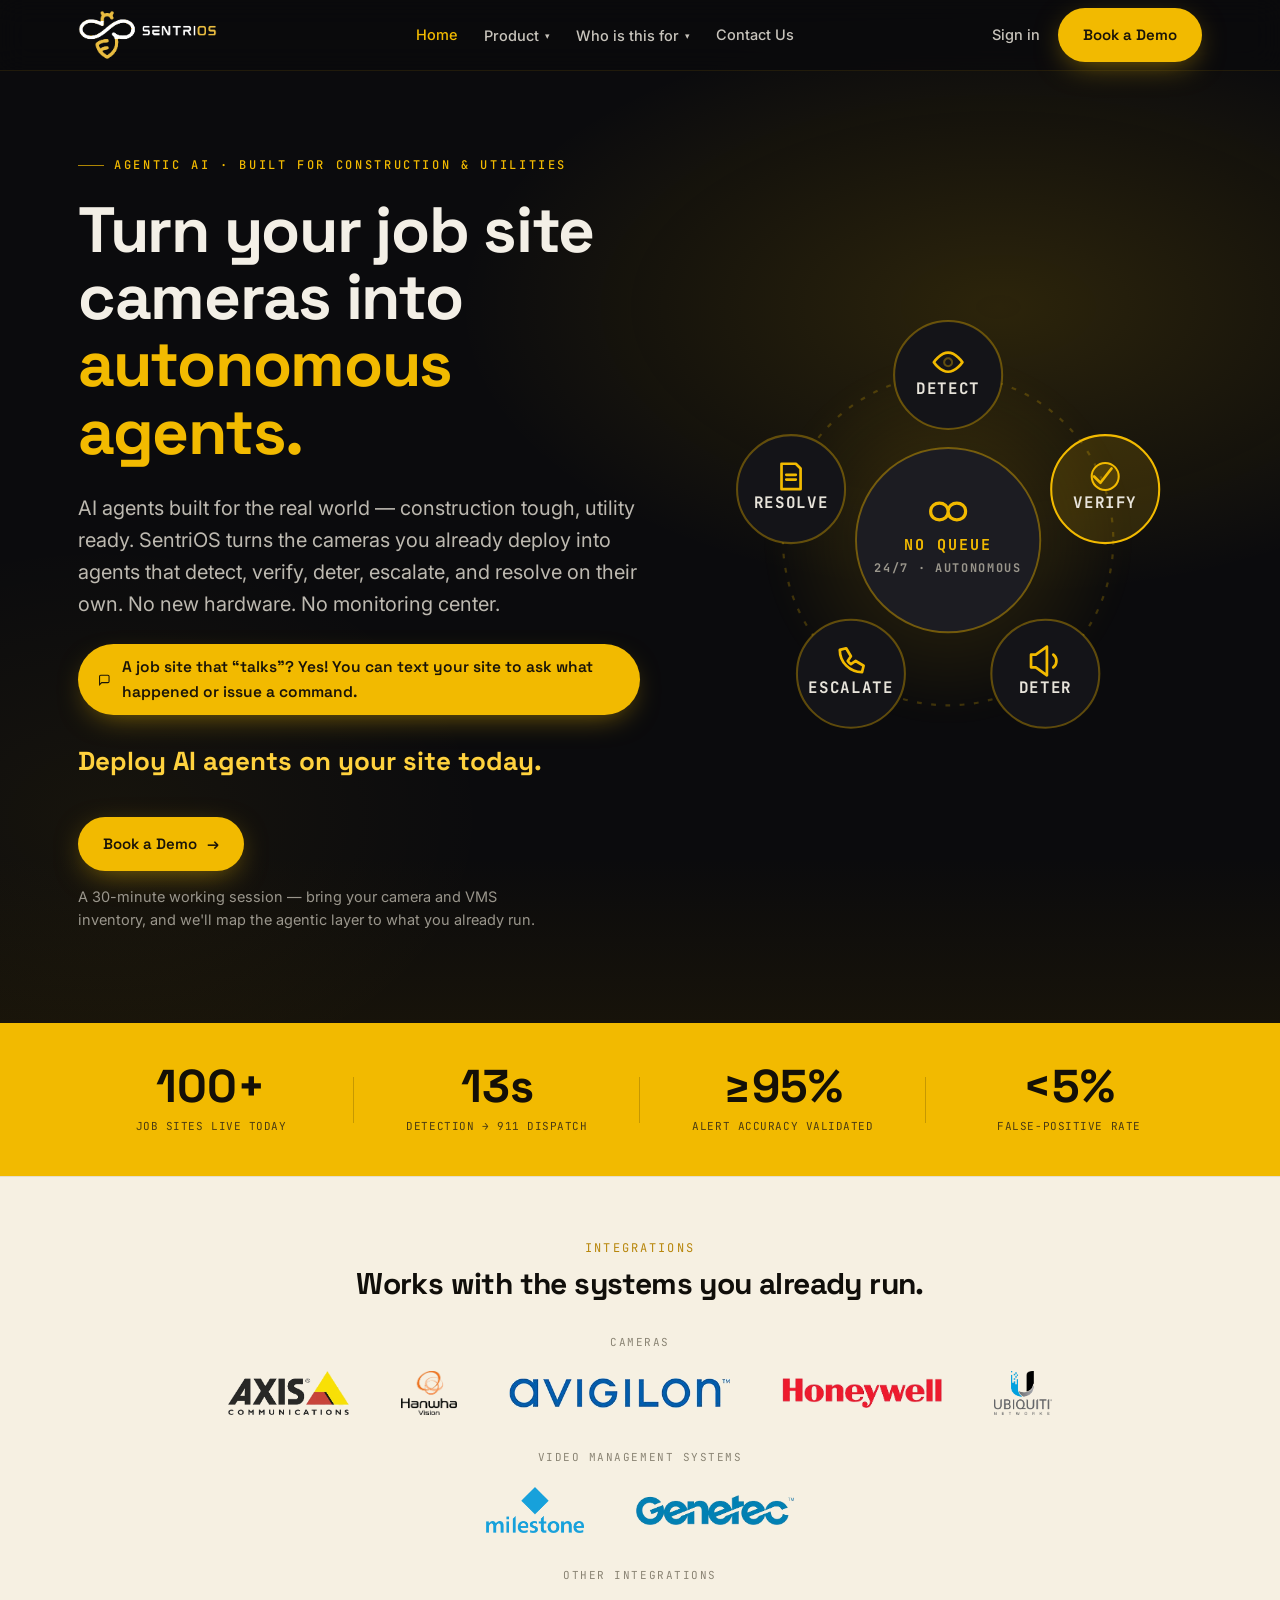
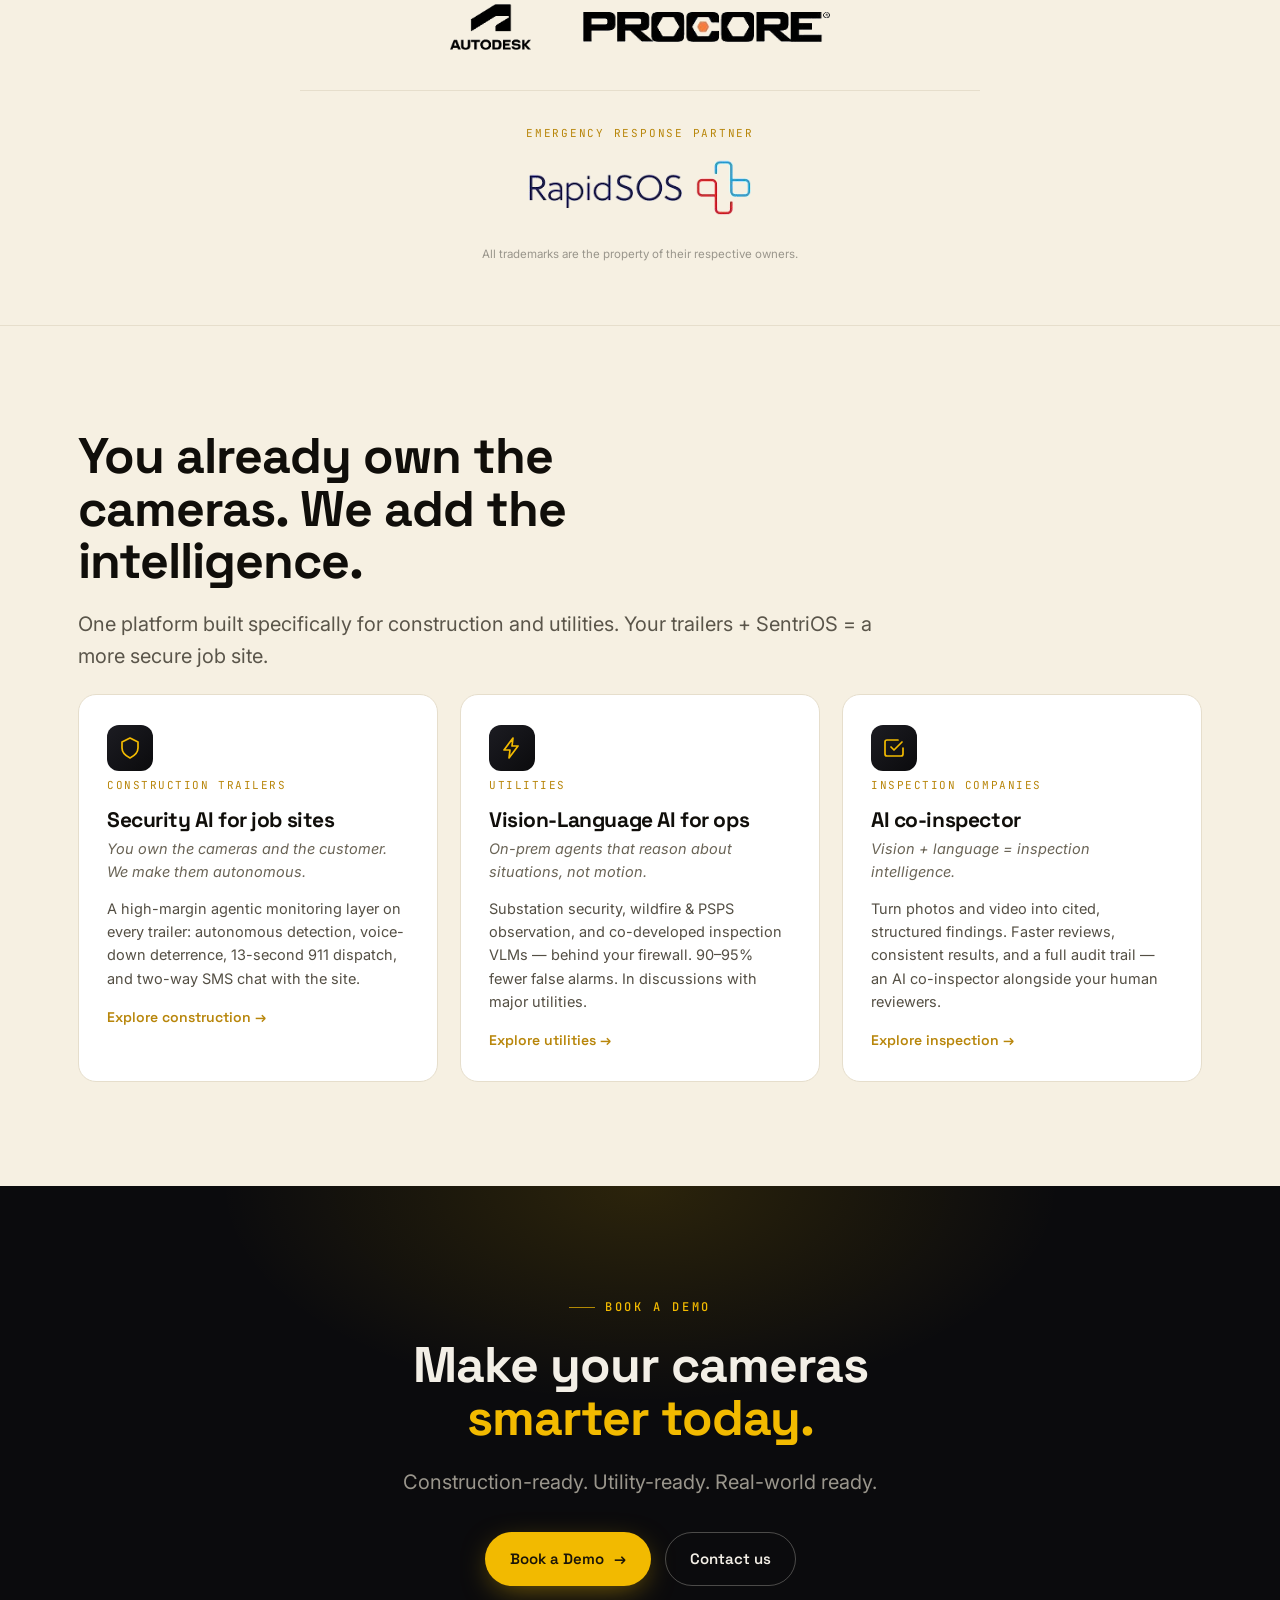
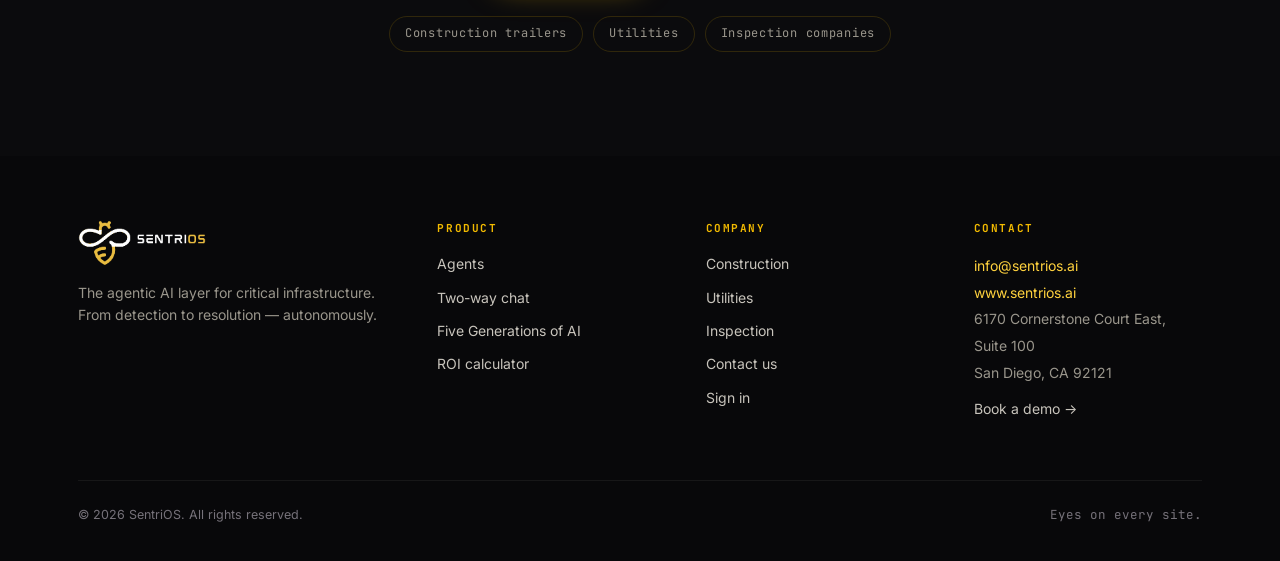
==== commit 3bdffc25: "Add files via upload" ====
--- a/index.html
+++ b/index.html
@@ -6,6 +6,14 @@
 <title>SentriOS — Turn your job site cameras into autonomous agents</title>
 <meta name="description" content="AI agents built for the real world. SentriOS turns the cameras you already deploy into autonomous agents that detect, verify, deter, escalate, and resolve. Text your site to ask what happened or issue a command." />
 <meta name="theme-color" content="#F2BA00" />
+<link rel="canonical" href="https://www.sentrios.ai/">
+<meta property="og:type" content="website">
+<meta property="og:site_name" content="SentriOS">
+<meta property="og:url" content="https://www.sentrios.ai/">
+<meta property="og:title" content="SentriOS — Turn your job site cameras into autonomous agents">
+<meta property="og:description" content="AI agents built for the real world. SentriOS turns the cameras you already deploy into autonomous agents that detect, verify, deter, escalate, and resolve. Text your site to ask what happened or issue a command.">
+<meta property="og:image" content="https://www.sentrios.ai/og-image.png">
+<meta name="twitter:card" content="summary_large_image">
 <link rel="icon" href="favicon.ico" sizes="any">
 <link rel="icon" type="image/png" sizes="32x32" href="favicon-32.png">
 <link rel="icon" type="image/png" sizes="16x16" href="favicon-16.png">
@@ -189,7 +197,7 @@
         <a href="index.html" class="brand" aria-label="SentriOS home"><img src="logo-light.png" alt="SentriOS"></a>
         <p>The agentic AI layer for critical infrastructure. From detection to resolution — autonomously.</p>
       </div>
-      <div><h5>Product</h5><a class="flink" href="agents.html">Agents</a><a class="flink" href="agents.html#sms">Two-way chat</a><a class="flink" href="five-generations.html">Five Generations of AI</a></div>
+      <div><h5>Product</h5><a class="flink" href="agents.html">Agents</a><a class="flink" href="agents.html#sms">Two-way chat</a><a class="flink" href="five-generations.html">Five Generations of AI</a><a class="flink" href="construction.html#roi">ROI calculator</a></div>
       <div><h5>Company</h5><a class="flink" href="construction.html">Construction</a><a class="flink" href="utilities.html">Utilities</a><a class="flink" href="inspection.html">Inspection</a><a class="flink" href="contact.html">Contact us</a><a class="flink" href="https://app.sentrios.ai" target="_blank" rel="noopener">Sign in</a></div>
       <div><h5>Contact</h5><address><a href="mailto:info@sentrios.ai">info@sentrios.ai</a><br><a href="https://www.sentrios.ai">www.sentrios.ai</a><br>6170 Cornerstone Court East, Suite 100<br>San Diego, CA 92121</address><a class="flink" style="margin-top:12px" href="https://calendly.com/sai-sentrios/30min" target="_blank" rel="noopener">Book a demo &rarr;</a></div>
     </div>
--- a/styles.css
+++ b/styles.css
@@ -612,3 +612,81 @@
 .act-wide ul{columns:2;column-gap:40px}
 @media (max-width:860px){.agent-grid{grid-template-columns:repeat(2,1fr)}}
 @media (max-width:680px){.agent-grid{grid-template-columns:1fr}.act-wide ul{columns:1}}
+
+/* ===== ROI calculator (construction.html #roi) ===== */
+.roi{position:relative;overflow:hidden;background:linear-gradient(180deg,#0B0B0D 0%,#131009 48%,#0B0B0D 100%)}
+.roi::before{content:"";position:absolute;inset:0;background:radial-gradient(760px 420px at 50% 2%,rgba(242,186,0,.11),transparent 62%);pointer-events:none}
+.roi .wrap{position:relative;z-index:1}
+.roi-head{text-align:center;max-width:64ch;margin:0 auto}
+.roi-head .h-sec{max-width:none}
+.roi-head .lead{margin-left:auto;margin-right:auto}
+
+.roi-card{max-width:830px;margin:46px auto 0;background:linear-gradient(180deg,var(--ink-2),#101014);
+  border:1px solid rgba(242,186,0,.30);border-radius:24px;padding:34px 34px 30px;
+  box-shadow:0 40px 90px -40px rgba(0,0,0,.75),inset 0 1px 0 rgba(255,255,255,.04)}
+
+.roi-total{text-align:center;margin:2px 0 6px}
+.roi-total .lab{font-family:'JetBrains Mono',monospace;font-size:10.5px;letter-spacing:.14em;text-transform:uppercase;color:var(--mute);margin-bottom:10px}
+.roi-total .num{font-family:'Space Grotesk',sans-serif;font-weight:700;font-size:clamp(42px,7.4vw,66px);line-height:1;color:var(--gold);text-shadow:0 0 40px rgba(242,186,0,.25)}
+.roi-total .sub{font-size:13.5px;color:var(--mute);margin-top:14px;line-height:1.7}
+.roi-total .sub b{color:var(--gold-bright);font-weight:600;font-family:'JetBrains Mono',monospace}
+
+.roi-bars{margin:24px 0 4px}
+.roi-bar{display:flex;align-items:center;gap:12px;margin-bottom:9px}
+.roi-bar .bl{width:124px;font-size:12.5px;color:var(--mute);flex:0 0 auto}
+.roi-bar .track{position:relative;flex:1;background:rgba(255,255,255,.06);border-radius:8px;height:30px;overflow:hidden}
+.roi-bar .fill{height:100%;border-radius:8px;transition:width .35s ease}
+.roi-bar .fill.without{background:linear-gradient(90deg,#7C2B2A,var(--bad))}
+.roi-bar .fill.with{background:linear-gradient(90deg,var(--gold-deep),var(--gold))}
+.roi-bar .bval{position:absolute;right:10px;top:50%;transform:translateY(-50%);font-family:'JetBrains Mono',monospace;font-weight:700;font-size:12.5px;color:#fff;text-shadow:0 1px 2px rgba(0,0,0,.75)}
+
+.roi-div{height:1px;background:rgba(255,255,255,.09);margin:26px 0}
+
+.roi-sliders{display:flex;flex-direction:column;gap:22px}
+.roi-s .top{display:flex;justify-content:space-between;align-items:baseline;gap:14px;margin-bottom:8px}
+.roi-s .name{font-size:14.5px;color:var(--txt-lt);font-weight:500;cursor:pointer}
+.roi-s .name em{font-style:normal;color:var(--mute-dk);font-size:12.5px}
+.roi-s .val{font-family:'JetBrains Mono',monospace;font-weight:700;font-size:15px;color:#1A1408;background:var(--gold);border-radius:8px;padding:3px 11px;white-space:nowrap}
+.roi-s input[type=range]{-webkit-appearance:none;appearance:none;display:block;width:100%;height:20px;background:transparent;cursor:pointer;margin:0}
+.roi-s input[type=range]:focus{outline:none}
+.roi-s input[type=range]:focus-visible{outline:2px solid var(--gold);outline-offset:6px;border-radius:999px}
+.roi-s input[type=range]::-webkit-slider-runnable-track{height:6px;border-radius:999px;
+  background:linear-gradient(90deg,var(--gold-deep),var(--gold)) no-repeat;background-size:var(--pct,50%) 100%;
+  background-color:rgba(255,255,255,.10)}
+.roi-s input[type=range]::-webkit-slider-thumb{-webkit-appearance:none;appearance:none;width:20px;height:20px;border-radius:50%;
+  background:#fff;border:3px solid var(--gold);box-shadow:0 2px 8px rgba(0,0,0,.5);margin-top:-7px}
+.roi-s input[type=range]::-moz-range-track{height:6px;border-radius:999px;background:rgba(255,255,255,.10)}
+.roi-s input[type=range]::-moz-range-progress{height:6px;border-radius:999px;background:linear-gradient(90deg,var(--gold-deep),var(--gold))}
+.roi-s input[type=range]::-moz-range-thumb{width:14px;height:14px;border-radius:50%;background:#fff;border:3px solid var(--gold);box-shadow:0 2px 8px rgba(0,0,0,.5)}
+
+.roi-assume{font-size:11.5px;line-height:1.65;color:var(--mute-dk);margin:20px 0 0;text-align:center}
+.roi-assume b{color:var(--mute);font-weight:600}
+
+.roi-k{margin-top:2px}
+.roi-krow{display:flex;align-items:center;gap:14px;padding:13px 0;border-top:1px solid rgba(255,255,255,.09)}
+.roi-krow .kn{font-family:'JetBrains Mono',monospace;font-size:10.5px;color:var(--gold-deep);background:rgba(242,186,0,.10);border:1px solid rgba(242,186,0,.30);border-radius:6px;padding:3px 6px;flex:0 0 auto}
+.roi-krow .kname{font-size:13.5px;color:var(--txt-lt);flex:1;min-width:0}
+.roi-krow .kname em{font-style:normal;color:var(--mute-dk);font-size:12.5px}
+.roi-krow .kfig{font-family:'JetBrains Mono',monospace;font-size:12.5px;color:var(--mute);text-align:right;white-space:nowrap}
+.roi-krow .kfig .arw{color:var(--mute-dk)}
+.roi-krow .kfig .to{color:var(--gold-bright)}
+.roi-krow .ksave{font-family:'JetBrains Mono',monospace;font-size:12.5px;font-weight:700;color:#59C08A;flex:0 0 auto;min-width:100px;text-align:right}
+.roi-krow .ksave.gold{color:var(--gold-bright)}
+
+.roi-cta{margin-top:28px;display:flex;gap:12px;flex-wrap:wrap;justify-content:center}
+.roi-cta .btn{font-size:14px;padding:13px 22px}
+.roi-disc{font-size:11.5px;color:var(--mute-dk);line-height:1.6;text-align:center;margin:18px auto 0;max-width:62ch}
+
+@media (max-width:680px){
+  .roi-card{padding:26px 20px}
+  .roi-bar .bl{width:96px;font-size:11.5px}
+  .roi-krow{flex-wrap:wrap;row-gap:6px}
+  .roi-krow .kname{flex:1 1 auto}
+  .roi-krow .kfig{flex:1 1 100%;text-align:left;padding-left:36px}
+  .roi-krow .ksave{min-width:0;margin-left:auto}
+}
+
+/* ===== brand logo sizing for the new SentriOS lockup ===== */
+.brand img{height:50px}
+.foot-brand .brand img{height:46px}
+@media (max-width:680px){ .brand img{height:42px} }
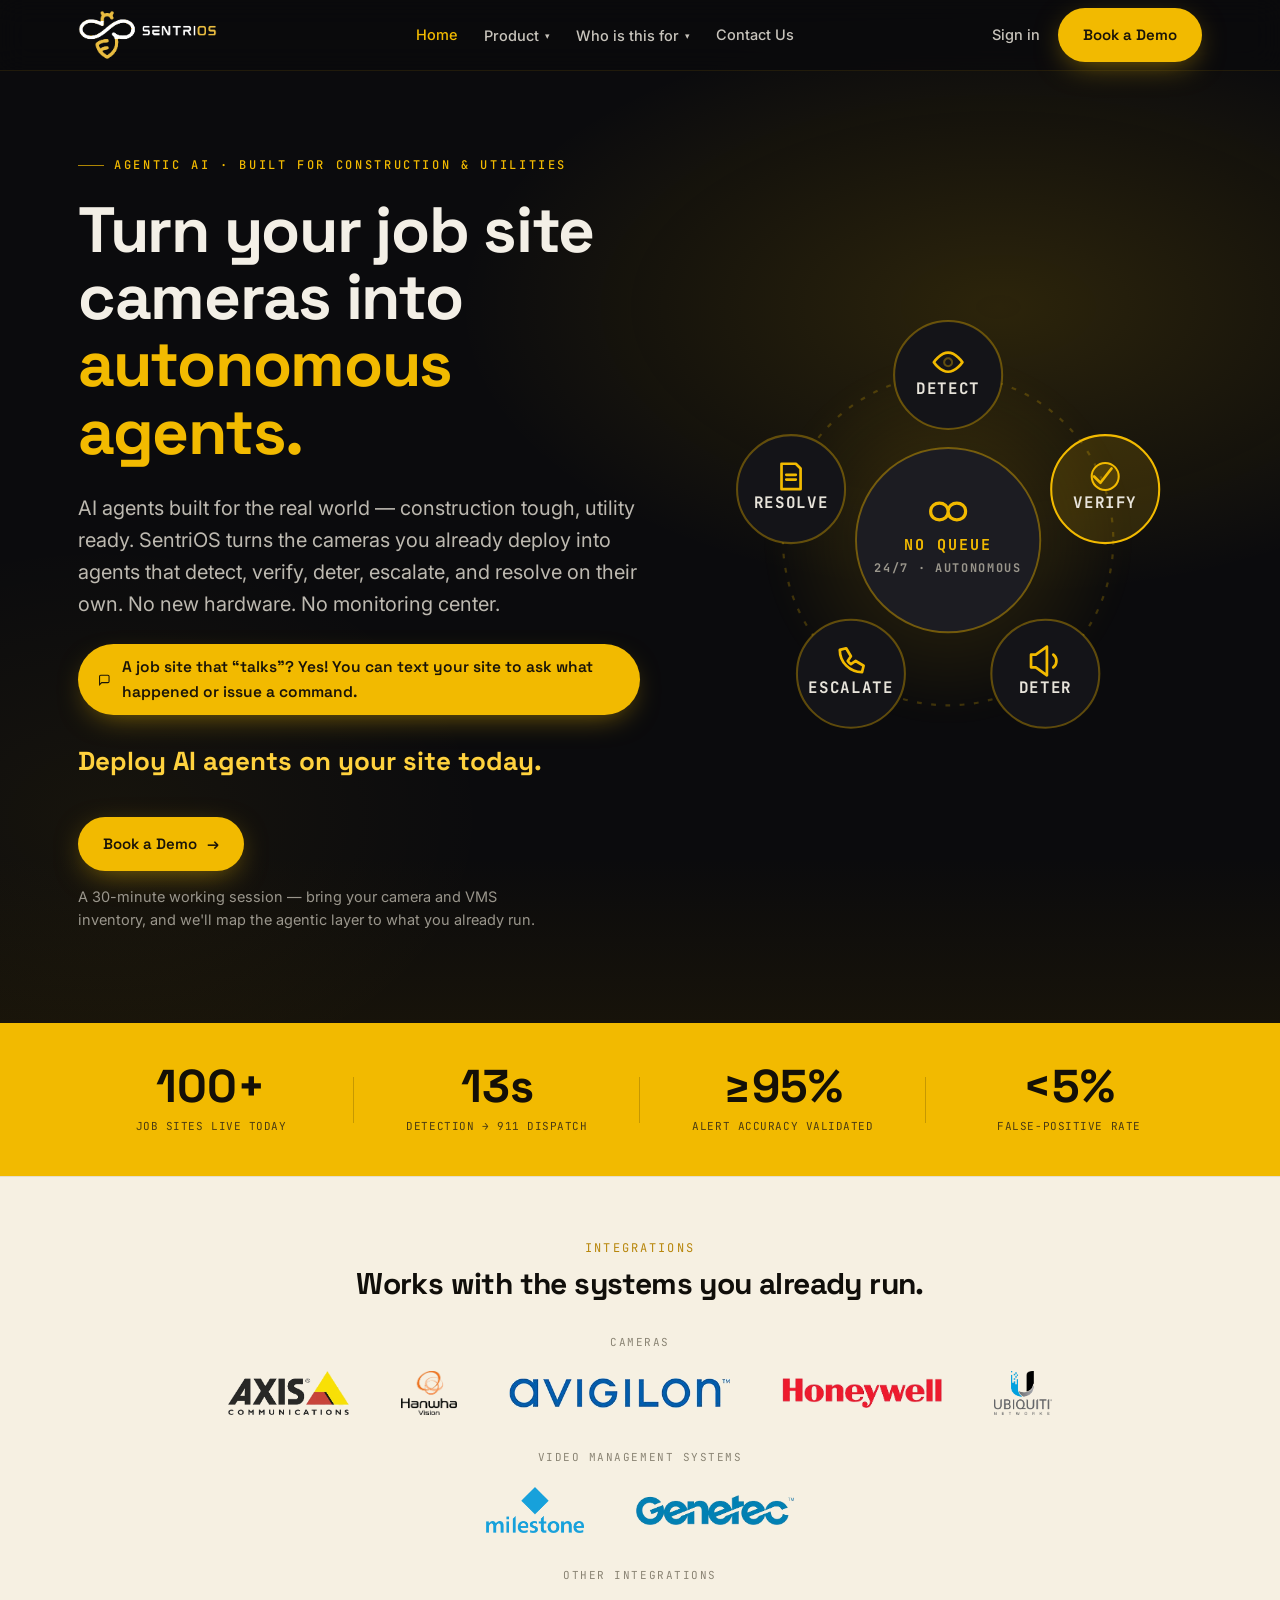
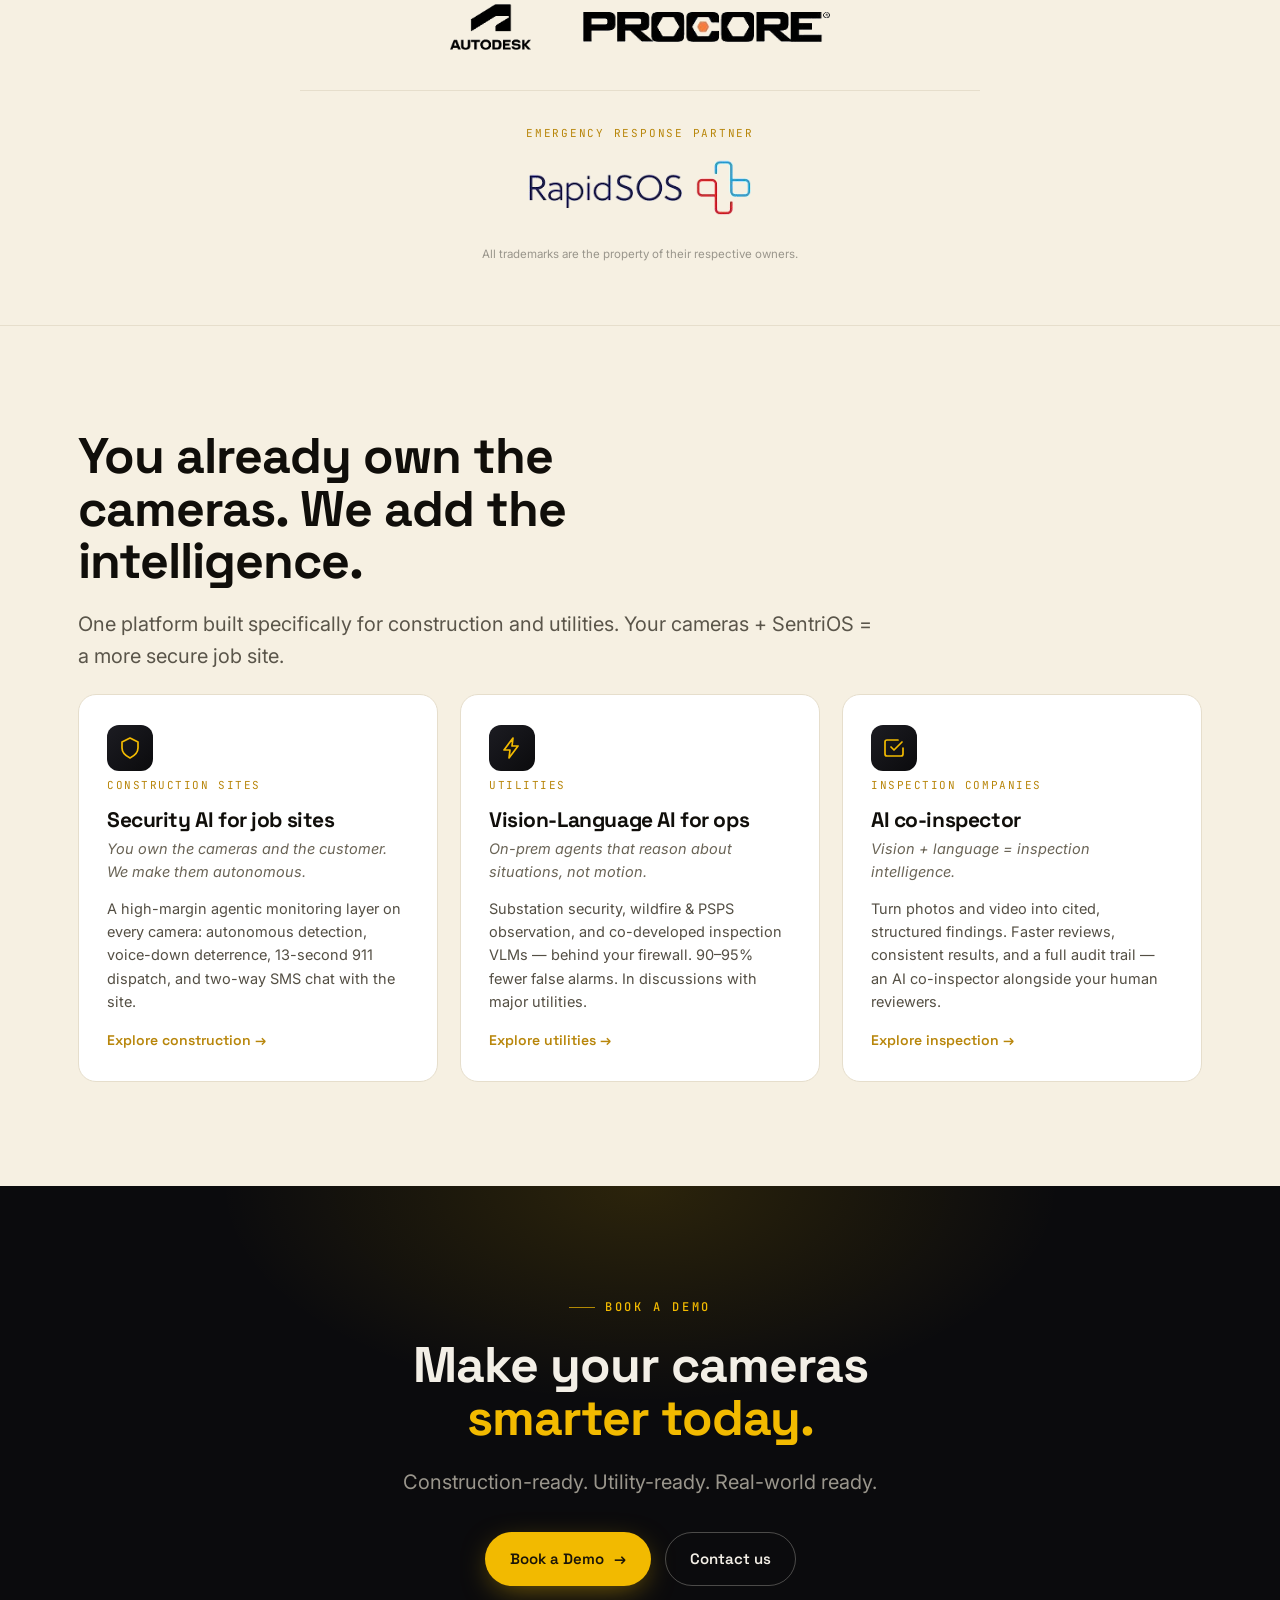
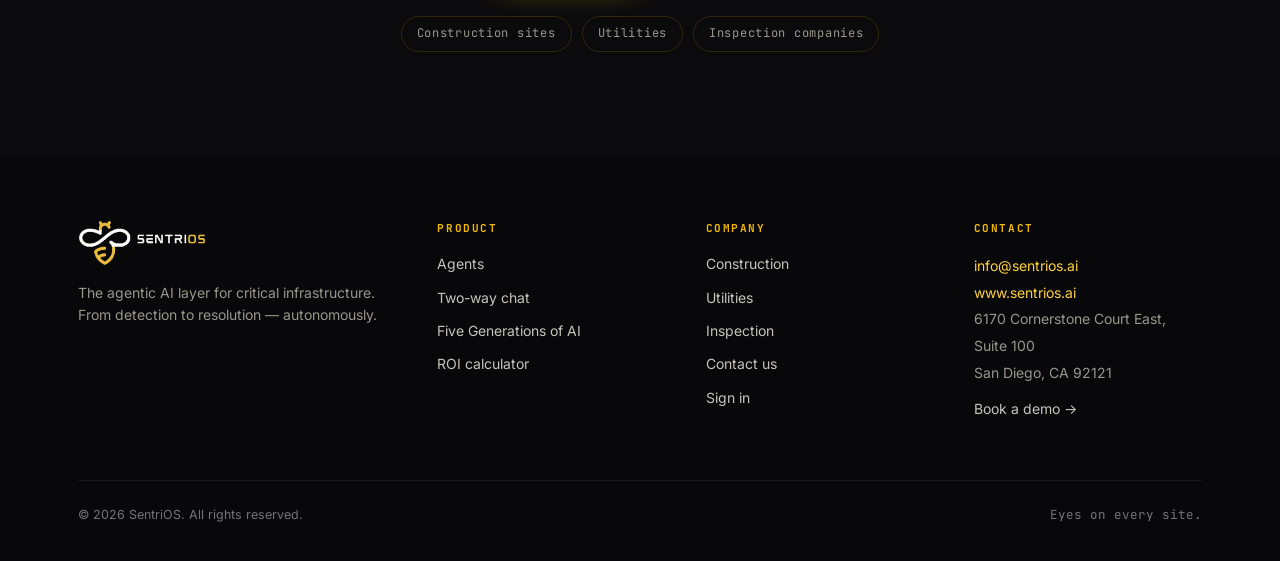
==== commit e579714a: "Add files via upload" ====
--- a/index.html
+++ b/index.html
@@ -38,7 +38,7 @@
       <div class="dropdown">
         <button class="ddbtn" aria-haspopup="true">Who is this for <span class="caret">&#9662;</span></button>
         <div class="ddmenu">
-          <a href="construction.html">Construction trailers<span class="d">Security AI for job sites</span></a>
+          <a href="construction.html">Construction sites<span class="d">Security AI for job sites</span></a>
           <a href="utilities.html">Utilities<span class="d">Advancing utility operations</span></a>
           <a href="inspection.html">Inspection companies<span class="d">An AI co-inspector</span></a>
         </div>
@@ -147,15 +147,15 @@
   <div class="wrap">
     <div class="reveal">
       <h2 class="h-sec">You already own the cameras. We add the intelligence.</h2>
-      <p class="lead">One platform built specifically for construction and utilities. Your trailers + SentriOS = a more secure job site.</p>
+      <p class="lead">One platform built specifically for construction and utilities. Your cameras + SentriOS = a more secure job site.</p>
     </div>
     <div class="aud-grid">
       <a class="aud reveal" href="construction.html">
         <div class="ic"><svg viewBox="0 0 24 24"><path d="M12 2l8 4v6c0 5-4 8-8 10-4-2-8-5-8-10V6z"/></svg></div>
-        <span class="tag">Construction trailers</span>
+        <span class="tag">Construction sites</span>
         <h3>Security AI for job sites</h3>
         <p class="pitch">You own the cameras and the customer. We make them autonomous.</p>
-        <p>A high-margin agentic monitoring layer on every trailer: autonomous detection, voice-down deterrence, 13-second 911 dispatch, and two-way SMS chat with the site.</p>
+        <p>A high-margin agentic monitoring layer on every camera: autonomous detection, voice-down deterrence, 13-second 911 dispatch, and two-way SMS chat with the site.</p>
         <span class="more">Explore construction &rarr;</span>
       </a>
       <a class="aud reveal" href="utilities.html">
@@ -187,7 +187,7 @@
       <a href="https://calendly.com/sai-sentrios/30min" class="btn btn-gold" target="_blank" rel="noopener">Book a Demo <span class="arr">&rarr;</span></a>
       <a href="contact.html" class="btn btn-ghost">Contact us</a>
     </div>
-    <div class="cta-tags"><span>Construction trailers</span><span>Utilities</span><span>Inspection companies</span></div>
+    <div class="cta-tags"><span>Construction sites</span><span>Utilities</span><span>Inspection companies</span></div>
   </div>
 </section></main>
 <footer>
--- a/styles.css
+++ b/styles.css
@@ -613,77 +613,198 @@
 @media (max-width:860px){.agent-grid{grid-template-columns:repeat(2,1fr)}}
 @media (max-width:680px){.agent-grid{grid-template-columns:1fr}.act-wide ul{columns:1}}
 
-/* ===== ROI calculator (construction.html #roi) ===== */
-.roi{position:relative;overflow:hidden;background:linear-gradient(180deg,#0B0B0D 0%,#131009 48%,#0B0B0D 100%)}
-.roi::before{content:"";position:absolute;inset:0;background:radial-gradient(760px 420px at 50% 2%,rgba(242,186,0,.11),transparent 62%);pointer-events:none}
+/* ===================================================================
+   ROI calculator — construction.html #roi
+   Ledger layout on the site's dark palette. All rules scoped .roi*.
+   =================================================================== */
+.roi{position:relative;overflow:hidden;background:linear-gradient(180deg,#0B0B0D 0%,#121009 46%,#0B0B0D 100%);
+  --roi-panel:#141418; --roi-well:#0F0F12; --roi-rule:rgba(255,255,255,.10);
+  --roi-gain:#59C08A; --roi-cost:#D2645F}
+.roi::before{content:"";position:absolute;inset:0;background:radial-gradient(780px 420px at 50% 2%,rgba(242,186,0,.10),transparent 62%);pointer-events:none}
 .roi .wrap{position:relative;z-index:1}
-.roi-head{text-align:center;max-width:64ch;margin:0 auto}
+.roi-head{text-align:center;max-width:66ch;margin:0 auto}
 .roi-head .h-sec{max-width:none}
 .roi-head .lead{margin-left:auto;margin-right:auto}
 
-.roi-card{max-width:830px;margin:46px auto 0;background:linear-gradient(180deg,var(--ink-2),#101014);
-  border:1px solid rgba(242,186,0,.30);border-radius:24px;padding:34px 34px 30px;
-  box-shadow:0 40px 90px -40px rgba(0,0,0,.75),inset 0 1px 0 rgba(255,255,255,.04)}
-
-.roi-total{text-align:center;margin:2px 0 6px}
-.roi-total .lab{font-family:'JetBrains Mono',monospace;font-size:10.5px;letter-spacing:.14em;text-transform:uppercase;color:var(--mute);margin-bottom:10px}
-.roi-total .num{font-family:'Space Grotesk',sans-serif;font-weight:700;font-size:clamp(42px,7.4vw,66px);line-height:1;color:var(--gold);text-shadow:0 0 40px rgba(242,186,0,.25)}
-.roi-total .sub{font-size:13.5px;color:var(--mute);margin-top:14px;line-height:1.7}
-.roi-total .sub b{color:var(--gold-bright);font-weight:600;font-family:'JetBrains Mono',monospace}
-
-.roi-bars{margin:24px 0 4px}
-.roi-bar{display:flex;align-items:center;gap:12px;margin-bottom:9px}
-.roi-bar .bl{width:124px;font-size:12.5px;color:var(--mute);flex:0 0 auto}
-.roi-bar .track{position:relative;flex:1;background:rgba(255,255,255,.06);border-radius:8px;height:30px;overflow:hidden}
-.roi-bar .fill{height:100%;border-radius:8px;transition:width .35s ease}
-.roi-bar .fill.without{background:linear-gradient(90deg,#7C2B2A,var(--bad))}
-.roi-bar .fill.with{background:linear-gradient(90deg,var(--gold-deep),var(--gold))}
-.roi-bar .bval{position:absolute;right:10px;top:50%;transform:translateY(-50%);font-family:'JetBrains Mono',monospace;font-weight:700;font-size:12.5px;color:#fff;text-shadow:0 1px 2px rgba(0,0,0,.75)}
-
-.roi-div{height:1px;background:rgba(255,255,255,.09);margin:26px 0}
-
-.roi-sliders{display:flex;flex-direction:column;gap:22px}
-.roi-s .top{display:flex;justify-content:space-between;align-items:baseline;gap:14px;margin-bottom:8px}
-.roi-s .name{font-size:14.5px;color:var(--txt-lt);font-weight:500;cursor:pointer}
-.roi-s .name em{font-style:normal;color:var(--mute-dk);font-size:12.5px}
-.roi-s .val{font-family:'JetBrains Mono',monospace;font-weight:700;font-size:15px;color:#1A1408;background:var(--gold);border-radius:8px;padding:3px 11px;white-space:nowrap}
-.roi-s input[type=range]{-webkit-appearance:none;appearance:none;display:block;width:100%;height:20px;background:transparent;cursor:pointer;margin:0}
-.roi-s input[type=range]:focus{outline:none}
-.roi-s input[type=range]:focus-visible{outline:2px solid var(--gold);outline-offset:6px;border-radius:999px}
-.roi-s input[type=range]::-webkit-slider-runnable-track{height:6px;border-radius:999px;
-  background:linear-gradient(90deg,var(--gold-deep),var(--gold)) no-repeat;background-size:var(--pct,50%) 100%;
-  background-color:rgba(255,255,255,.10)}
-.roi-s input[type=range]::-webkit-slider-thumb{-webkit-appearance:none;appearance:none;width:20px;height:20px;border-radius:50%;
-  background:#fff;border:3px solid var(--gold);box-shadow:0 2px 8px rgba(0,0,0,.5);margin-top:-7px}
-.roi-s input[type=range]::-moz-range-track{height:6px;border-radius:999px;background:rgba(255,255,255,.10)}
-.roi-s input[type=range]::-moz-range-progress{height:6px;border-radius:999px;background:linear-gradient(90deg,var(--gold-deep),var(--gold))}
-.roi-s input[type=range]::-moz-range-thumb{width:14px;height:14px;border-radius:50%;background:#fff;border:3px solid var(--gold);box-shadow:0 2px 8px rgba(0,0,0,.5)}
-
-.roi-assume{font-size:11.5px;line-height:1.65;color:var(--mute-dk);margin:20px 0 0;text-align:center}
-.roi-assume b{color:var(--mute);font-weight:600}
-
-.roi-k{margin-top:2px}
-.roi-krow{display:flex;align-items:center;gap:14px;padding:13px 0;border-top:1px solid rgba(255,255,255,.09)}
-.roi-krow .kn{font-family:'JetBrains Mono',monospace;font-size:10.5px;color:var(--gold-deep);background:rgba(242,186,0,.10);border:1px solid rgba(242,186,0,.30);border-radius:6px;padding:3px 6px;flex:0 0 auto}
-.roi-krow .kname{font-size:13.5px;color:var(--txt-lt);flex:1;min-width:0}
-.roi-krow .kname em{font-style:normal;color:var(--mute-dk);font-size:12.5px}
-.roi-krow .kfig{font-family:'JetBrains Mono',monospace;font-size:12.5px;color:var(--mute);text-align:right;white-space:nowrap}
-.roi-krow .kfig .arw{color:var(--mute-dk)}
-.roi-krow .kfig .to{color:var(--gold-bright)}
-.roi-krow .ksave{font-family:'JetBrains Mono',monospace;font-size:12.5px;font-weight:700;color:#59C08A;flex:0 0 auto;min-width:100px;text-align:right}
-.roi-krow .ksave.gold{color:var(--gold-bright)}
-
-.roi-cta{margin-top:28px;display:flex;gap:12px;flex-wrap:wrap;justify-content:center}
-.roi-cta .btn{font-size:14px;padding:13px 22px}
-.roi-disc{font-size:11.5px;color:var(--mute-dk);line-height:1.6;text-align:center;margin:18px auto 0;max-width:62ch}
-
+/* ---- segmented controls ---- */
+.roi-controls{display:flex;flex-wrap:wrap;gap:26px;align-items:flex-end;justify-content:center;margin:40px 0 26px}
+.roi-ctl-lab{display:block;font-family:'JetBrains Mono',monospace;font-size:10.5px;letter-spacing:.14em;
+  text-transform:uppercase;color:var(--mute);margin-bottom:9px;text-align:center}
+.roi-seg{display:flex;border:1px solid rgba(242,186,0,.34);border-radius:11px;overflow:hidden;background:var(--roi-panel)}
+.roi-seg button{font-family:'Inter',sans-serif;font-size:14px;font-weight:500;padding:11px 20px;background:none;
+  border:0;border-right:1px solid var(--roi-rule);cursor:pointer;color:#C8C4BC;white-space:nowrap;transition:background .18s,color .18s}
+.roi-seg button:last-child{border-right:0}
+.roi-seg button:hover{color:var(--gold)}
+.roi-seg button[aria-pressed="true"]{background:var(--gold);color:#1A1408;font-weight:600}
+.roi-seg.small button{font-size:12.5px;padding:9px 15px}
+.roi-seg button:focus-visible{outline:2px solid var(--gold);outline-offset:2px;z-index:1}
+
+/* ---- two-column layout ---- */
+.roi-cols{display:grid;grid-template-columns:.94fr 1.06fr;gap:26px;align-items:start}
+.roi-card{background:var(--roi-panel);border:1px solid var(--line-dk);border-radius:var(--r);overflow:hidden;
+  box-shadow:0 30px 70px -40px rgba(0,0,0,.8)}
+.roi-card-hd{padding:14px 22px;border-bottom:1px solid var(--roi-rule);display:flex;justify-content:space-between;
+  align-items:baseline;gap:12px;flex-wrap:wrap}
+.roi-card-hd h3{font-family:'Space Grotesk',sans-serif;font-weight:600;font-size:15px;letter-spacing:.11em;
+  text-transform:uppercase;margin:0;color:var(--txt-lt)}
+.roi-card-hd .note{font-family:'JetBrains Mono',monospace;font-size:10.5px;color:var(--mute-dk)}
+.roi-card-bd{padding:2px 22px 14px}
+
+/* ---- inputs ---- */
+.roi-grp{font-family:'JetBrains Mono',monospace;font-size:10px;letter-spacing:.15em;text-transform:uppercase;
+  color:var(--gold-deep);padding:18px 0 6px;border-bottom:1px solid var(--roi-rule);margin-bottom:2px}
+.roi-field{padding:12px 0;border-bottom:1px solid var(--roi-rule)}
+.roi-field:last-child{border-bottom:0}
+.roi-field-top{display:flex;justify-content:space-between;align-items:center;gap:14px}
+.roi-field label{font-size:14px;font-weight:500;line-height:1.35;color:var(--txt-lt);cursor:pointer}
+.roi-field .hint{display:block;font-size:12px;color:var(--mute-dk);font-weight:400;margin-top:3px;line-height:1.45}
+.roi-field input[type=number]{font-family:'JetBrains Mono',monospace;font-size:14px;font-weight:500;width:100px;
+  text-align:right;padding:7px 9px;border:1px solid rgba(242,186,0,.3);border-radius:8px;background:var(--roi-well);
+  color:var(--gold);flex:none}
+.roi-field input[type=number]:focus-visible{outline:2px solid var(--gold);outline-offset:1px}
+.roi-field input[type=range]{-webkit-appearance:none;appearance:none;display:block;width:100%;height:18px;
+  background:transparent;cursor:pointer;margin:10px 0 0}
+.roi-field input[type=range]:focus{outline:none}
+.roi-field input[type=range]:focus-visible{outline:2px solid var(--gold);outline-offset:4px;border-radius:999px}
+.roi-field input[type=range]::-webkit-slider-runnable-track{height:5px;border-radius:999px;
+  background:linear-gradient(90deg,var(--gold-deep),var(--gold)) no-repeat;background-size:var(--pct,0%) 100%;
+  background-color:rgba(255,255,255,.11)}
+.roi-field input[type=range]::-webkit-slider-thumb{-webkit-appearance:none;appearance:none;width:17px;height:17px;
+  border-radius:50%;background:#fff;border:3px solid var(--gold);box-shadow:0 2px 8px rgba(0,0,0,.6);margin-top:-6px}
+.roi-field input[type=range]::-moz-range-track{height:5px;border-radius:999px;background:rgba(255,255,255,.11)}
+.roi-field input[type=range]::-moz-range-progress{height:5px;border-radius:999px;background:linear-gradient(90deg,var(--gold-deep),var(--gold))}
+.roi-field input[type=range]::-moz-range-thumb{width:12px;height:12px;border-radius:50%;background:#fff;border:3px solid var(--gold)}
+
+/* ---- a field the no-monitoring case takes over ---- */
+.roi-field.is-forced input[type=range]{display:none}
+.roi-field.is-forced label{opacity:.62}
+.roi-field.is-forced input[type=number]{color:var(--roi-cost);border-color:rgba(210,100,95,.55);
+  background:rgba(210,100,95,.09);cursor:not-allowed;opacity:1}
+.roi-field .forced{margin-top:10px;font-family:'JetBrains Mono',monospace;font-size:11px;line-height:1.55;
+  color:var(--roi-cost);border-left:2px solid var(--roi-cost);padding-left:11px}
+
+/* ---- locked facts ---- */
+.roi-locks{padding:4px 22px 22px}
+.roi-lock{display:flex;justify-content:space-between;align-items:center;gap:14px;padding:12px 16px;
+  background:linear-gradient(90deg,rgba(242,186,0,.10),rgba(242,186,0,.02));border:1px solid rgba(242,186,0,.28);
+  border-radius:11px;margin-top:9px}
+.roi-lock .l{font-size:13.5px;font-weight:500;color:var(--txt-lt)}
+.roi-lock .l .hint{display:block;font-size:11.5px;font-weight:400;color:var(--mute-dk);margin-top:3px;line-height:1.4}
+.roi-lock .r{font-family:'JetBrains Mono',monospace;font-size:14px;color:var(--gold);font-weight:500;white-space:nowrap;text-align:right}
+
+.roi-noscript{font-size:13px;line-height:1.6;color:var(--mute);padding:16px 0;margin:0}
+
+/* ---- inline flags in the ledger ---- */
+.roi-flag{padding:12px 22px;border-bottom:1px solid var(--roi-rule);border-left:3px solid var(--gold);
+  background:linear-gradient(90deg,rgba(242,186,0,.10),transparent);font-size:12.5px;line-height:1.55;color:#D6D2C9}
+.roi-flag b{color:var(--gold-bright);font-weight:600}
+
+/* ---- ledger ---- */
+.roi-hero{padding:24px 22px 20px;border-bottom:1px solid var(--roi-rule);background:var(--roi-well)}
+.roi-hero .lbl{font-family:'JetBrains Mono',monospace;font-size:10.5px;letter-spacing:.14em;text-transform:uppercase;color:var(--mute)}
+.roi-hero .big{font-family:'Space Grotesk',sans-serif;font-weight:700;font-size:clamp(40px,6.4vw,62px);line-height:1;
+  margin:8px 0 4px;letter-spacing:-.015em;font-variant-numeric:tabular-nums;color:var(--gold);
+  text-shadow:0 0 40px rgba(242,186,0,.22)}
+.roi-hero .big.neg{color:var(--roi-cost);text-shadow:none}
+.roi-hero .sub{font-family:'JetBrains Mono',monospace;font-size:12px;color:var(--mute);line-height:1.75}
+.roi-hero .sub b{font-weight:500;color:var(--gold-bright)}
+
+.roi-line{padding:14px 22px;border-bottom:1px solid var(--roi-rule);display:flex;justify-content:space-between;gap:18px;align-items:flex-start}
+.roi-line .l{flex:1;min-width:0}
+.roi-line .t{font-size:14px;font-weight:500;color:var(--txt-lt)}
+.roi-line .m{font-family:'JetBrains Mono',monospace;font-size:11px;color:var(--mute-dk);margin-top:4px;line-height:1.55;overflow-wrap:anywhere}
+.roi-line .v{font-family:'JetBrains Mono',monospace;font-size:15px;font-weight:500;white-space:nowrap;font-variant-numeric:tabular-nums;color:var(--txt-lt)}
+.roi-line .v.pos{color:var(--roi-gain)}
+.roi-line .v.neg{color:var(--roi-cost)}
+.roi-sub-total{background:rgba(255,255,255,.028)}
+.roi-sub-total .t{font-weight:600}
+.roi-total{border-top:1px solid rgba(242,186,0,.45);border-bottom:0;background:linear-gradient(90deg,rgba(242,186,0,.09),transparent)}
+.roi-total .t{font-family:'Space Grotesk',sans-serif;font-size:15px;font-weight:700;letter-spacing:.08em;text-transform:uppercase}
+.roi-total .v{font-size:18px}
+
+.roi-strip{display:grid;grid-template-columns:repeat(3,1fr);border-top:1px solid var(--roi-rule)}
+.roi-strip div{padding:16px 18px;border-right:1px solid var(--roi-rule)}
+.roi-strip div:last-child{border-right:0}
+.roi-strip .k{font-family:'JetBrains Mono',monospace;font-size:9.5px;letter-spacing:.11em;text-transform:uppercase;color:var(--mute-dk);line-height:1.5}
+.roi-strip .n{font-family:'Space Grotesk',sans-serif;font-size:23px;font-weight:700;margin-top:6px;font-variant-numeric:tabular-nums;color:var(--gold)}
+
+.roi-acts{display:flex;flex-wrap:wrap;gap:11px;padding:18px 22px;border-top:1px solid var(--roi-rule)}
+.roi-acts .btn{font-size:13.5px;padding:11px 18px}
+
+/* ---- send this summary ---- */
+.roi-send{padding:18px 22px;border-top:1px solid var(--roi-rule);background:rgba(255,255,255,.025)}
+.roi-send .st{font-size:13.5px;font-weight:600;color:var(--txt-lt);margin-bottom:4px}
+.roi-send .sh{font-size:12px;line-height:1.5;color:var(--mute-dk);margin-bottom:11px;max-width:62ch}
+.roi-send .srow{display:flex;flex-wrap:wrap;gap:9px}
+.roi-send input[type=email]{font-family:'Inter',sans-serif;font-size:13.5px;padding:10px 12px;border-radius:9px;
+  border:1px solid var(--line-dk);background:var(--roi-well);color:var(--txt-lt);flex:1 1 230px;min-width:0}
+.roi-send input[type=email]::placeholder{color:var(--mute-dk)}
+.roi-send input[type=email]:focus-visible{outline:2px solid var(--gold);outline-offset:1px}
+.roi-send .btn{padding:10px 18px;font-size:13.5px;background:transparent}
+.roi-send .btn:hover{border-color:var(--gold);color:var(--gold)}
+.roi-consent{font-size:11px;line-height:1.5;color:var(--mute-dk);margin:10px 0 0;max-width:62ch}
+.roi-consent a{color:var(--gold-deep);text-decoration:underline}
+.roi-consent a:hover{color:var(--gold)}
+.roi-send .msg{font-family:'JetBrains Mono',monospace;font-size:11.5px;color:var(--roi-gain);margin-top:9px;min-height:15px}
+.roi-send .msg.err{color:var(--roi-cost)}
+.roi-send .msg b{color:var(--txt-lt);font-weight:500}
+.roi-send .msg a{color:var(--gold);text-decoration:underline}
+
+/* ---- basis of preparation ---- */
+.roi-basis{margin-top:28px;border:1px solid var(--line-dk);border-radius:var(--r);background:rgba(20,20,24,.5);overflow:hidden}
+.roi-basis summary{padding:16px 22px;cursor:pointer;font-family:'Space Grotesk',sans-serif;font-weight:600;
+  font-size:14px;letter-spacing:.09em;text-transform:uppercase;color:var(--gold);list-style:none}
+.roi-basis summary::-webkit-details-marker{display:none}
+.roi-basis summary::after{content:"+";float:right;font-family:'JetBrains Mono',monospace;font-weight:400}
+.roi-basis[open] summary::after{content:"–"}
+.roi-basis summary:focus-visible{outline:2px solid var(--gold);outline-offset:-3px}
+.roi-basis-bd{padding:6px 22px 24px;border-top:1px solid var(--roi-rule)}
+.roi-basis-bd h4{font-family:'JetBrains Mono',monospace;font-size:10.5px;letter-spacing:.14em;text-transform:uppercase;
+  color:var(--gold-deep);margin:20px 0 10px;font-weight:400}
+.roi-basis-bd ul{margin:0;padding-left:18px;list-style:disc}
+.roi-basis-bd li{margin-bottom:9px;font-size:13.5px;line-height:1.65;color:#B8B4AB;max-width:92ch}
+.roi-basis-bd li b{color:var(--txt-lt);font-weight:600}
+.roi-disc{margin-top:24px;font-size:12px;line-height:1.7;color:var(--mute-dk);max-width:92ch}
+
+/* ---- responsive ---- */
+@media (min-width:961px){ .roi-cols>.roi-card:last-child{position:sticky;top:88px} }
+@media (max-width:960px){ .roi-cols{grid-template-columns:1fr;gap:22px} }
 @media (max-width:680px){
-  .roi-card{padding:26px 20px}
-  .roi-bar .bl{width:96px;font-size:11.5px}
-  .roi-krow{flex-wrap:wrap;row-gap:6px}
-  .roi-krow .kname{flex:1 1 auto}
-  .roi-krow .kfig{flex:1 1 100%;text-align:left;padding-left:36px}
-  .roi-krow .ksave{min-width:0;margin-left:auto}
+  .roi-controls{gap:18px;margin:30px 0 22px}
+  .roi-ctl-lab{text-align:left}
+  .roi-seg{width:100%}
+  .roi-seg button{flex:1;padding:11px 8px;font-size:13px}
+  .roi-seg.small button{font-size:11.5px;padding:9px 6px}
+  .roi-card-bd,.roi-locks{padding-left:16px;padding-right:16px}
+  .roi-card-hd,.roi-hero,.roi-line,.roi-acts{padding-left:16px;padding-right:16px}
+  .roi-field-top{align-items:flex-start}
+  .roi-field input[type=number]{width:86px}
+  .roi-lock{flex-direction:column;align-items:flex-start;gap:5px}
+  .roi-lock .r{text-align:left}
+  .roi-strip{grid-template-columns:1fr 1fr}
+  .roi-strip div:nth-child(2){border-right:0}
+  .roi-strip div:nth-child(3){border-top:1px solid var(--roi-rule)}
+  .roi-basis-bd{padding-left:16px;padding-right:16px}
+}
+
+/* ---- print: the calculator becomes the whole document ---- */
+@media print{
+  body{background:#fff!important;color:#111!important}
+  header.nav,footer,main>section:not(.roi),.roi-controls,.roi-acts,.roi::before{display:none!important}
+  .roi{background:#fff!important;padding:0!important;--roi-panel:#fff;--roi-well:#fafaf7;--roi-rule:#ddd;
+    --roi-gain:#1B5E45;--roi-cost:#A5392A}
+  .roi .reveal{opacity:1!important;transform:none!important}
+  .roi-head{text-align:left;max-width:none}
+  .roi-head .h-sec,.roi-head .lead,.roi-line .t,.roi-card-hd h3,.roi-total .t{color:#111!important}
+  .roi-line .m,.roi-hero .lbl,.roi-hero .sub,.roi-strip .k,.roi-disc{color:#555!important}
+  .roi-hero .big,.roi-strip .n{color:#111!important;text-shadow:none!important}
+  .roi-card{border:1px solid #ccc;box-shadow:none;break-inside:avoid}
+  .roi-cols{grid-template-columns:1fr 1fr;gap:14px}
+  .roi-total{background:#f4f2ec!important}
+  .roi-basis{background:#fff;border-color:#ccc}
+  .roi-basis summary{display:none}
+  .roi-basis-bd li{color:#333!important}
+  .roi-basis-bd h4{color:#666!important}
 }
 
 /* ===== brand logo sizing for the new SentriOS lockup ===== */
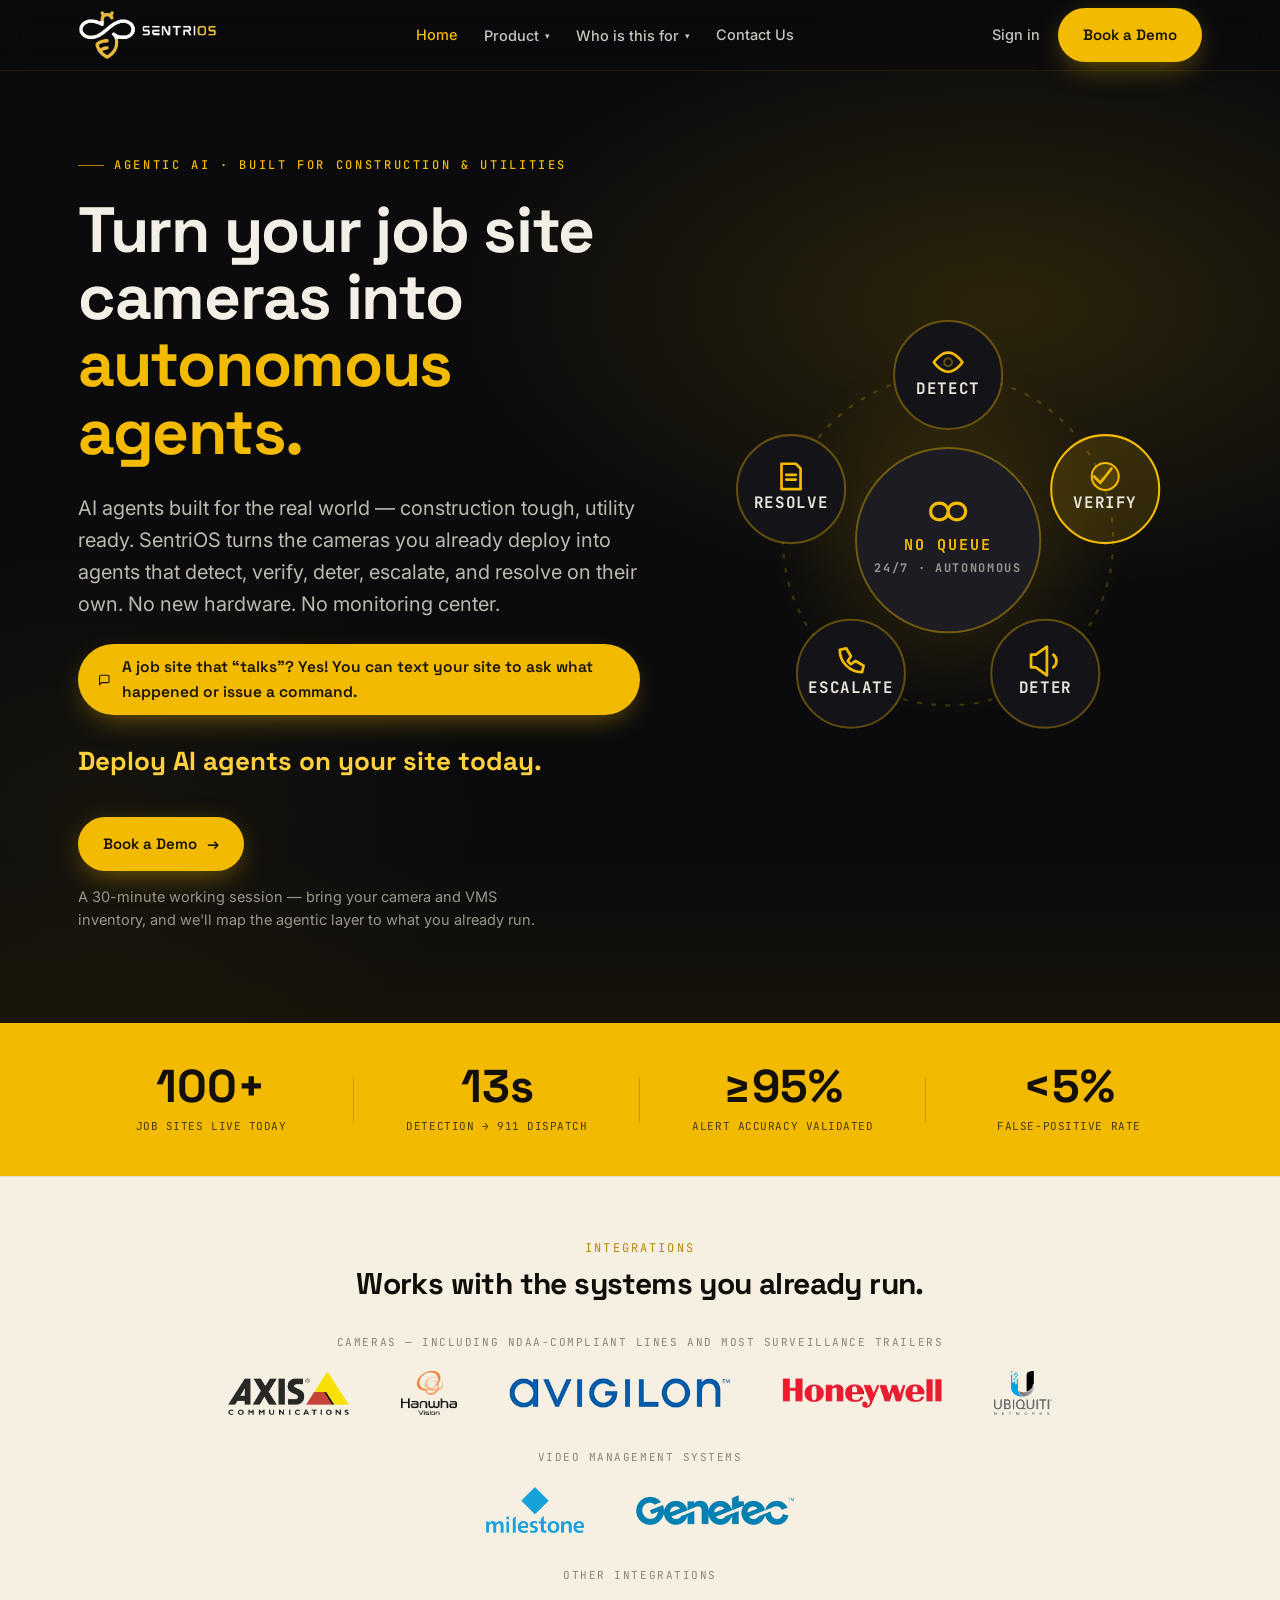
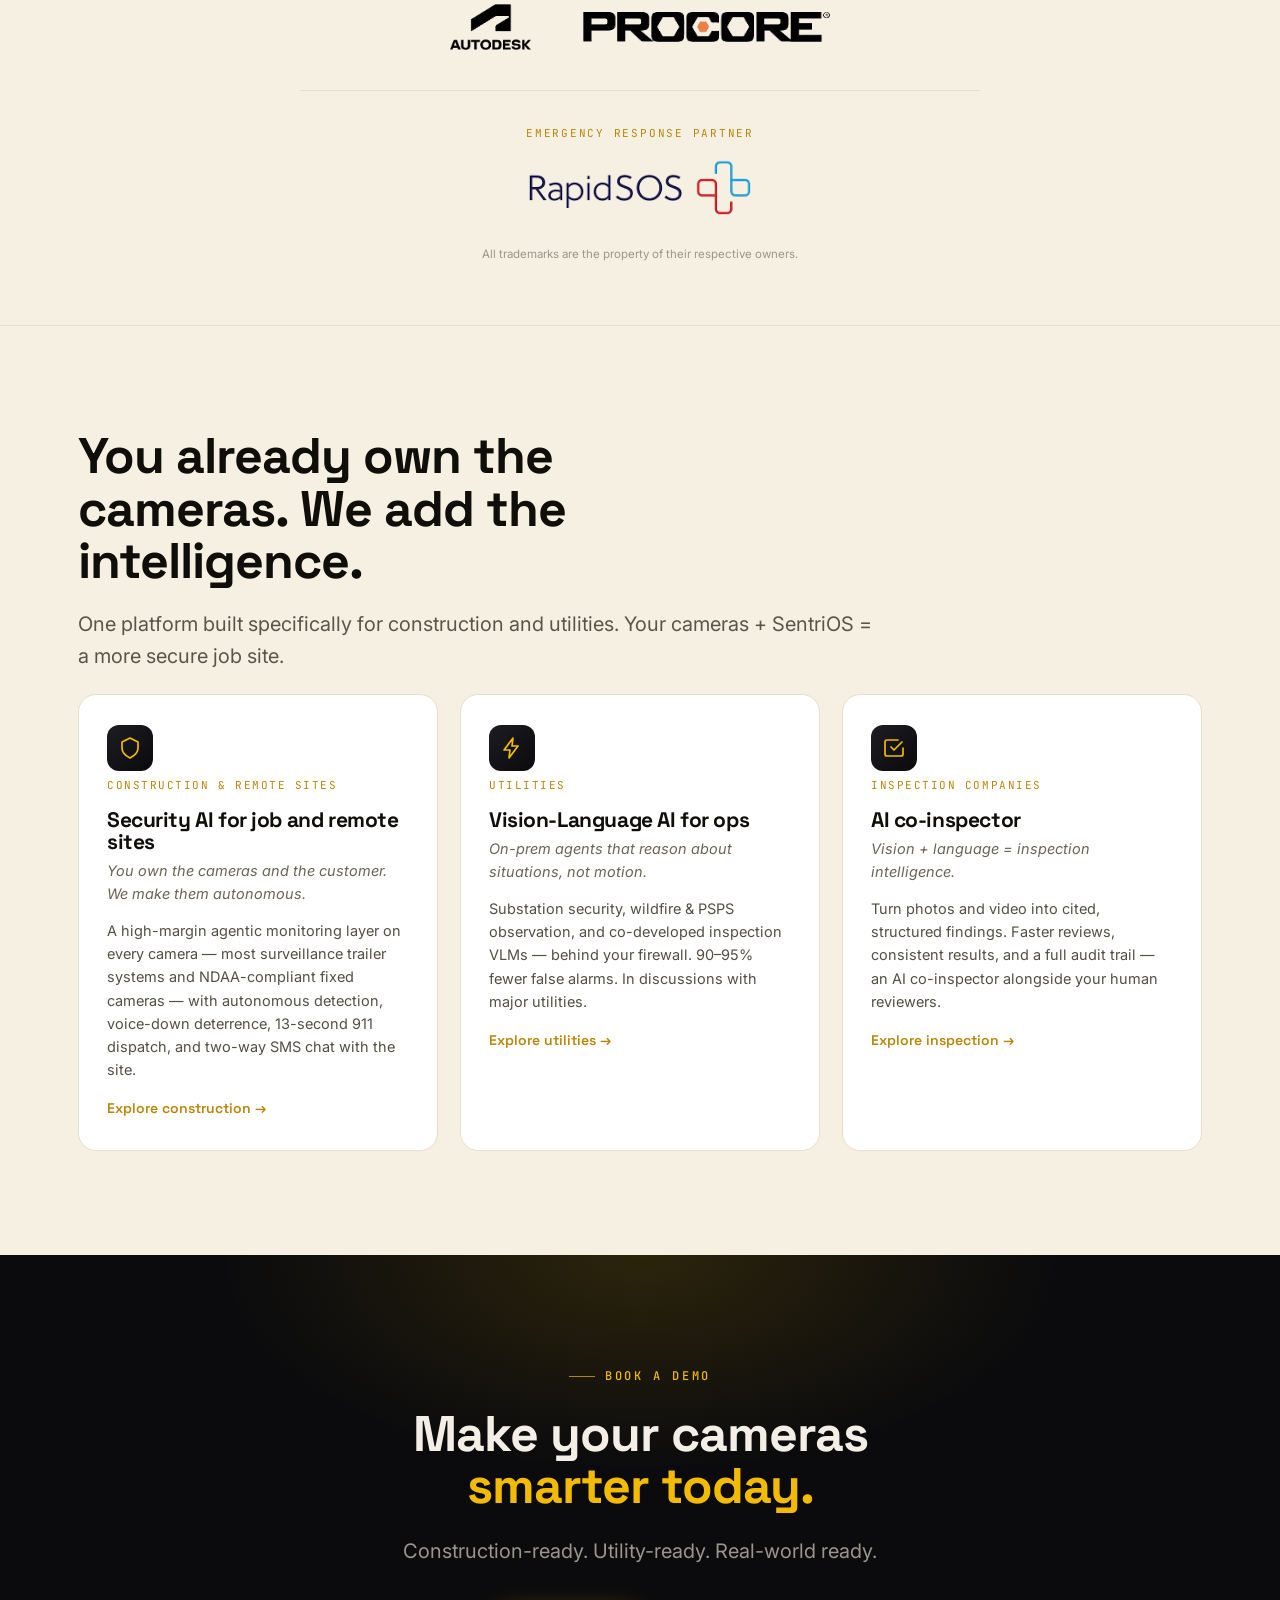
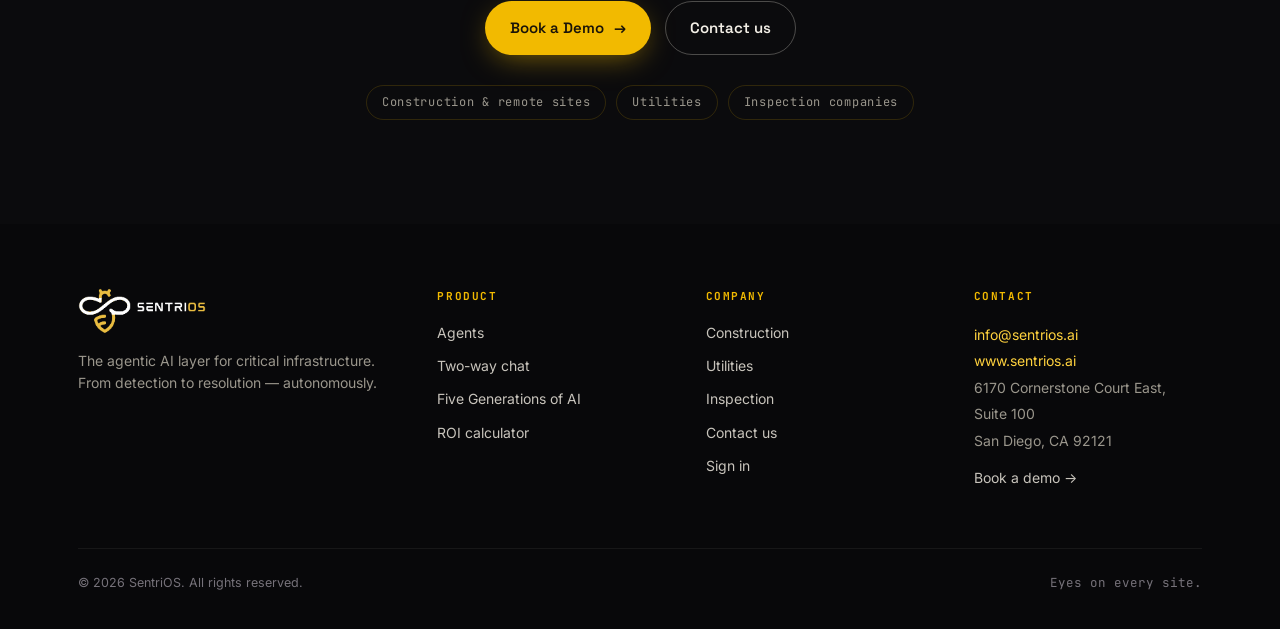
==== commit 415d001f: "Add files via upload" ====
--- a/index.html
+++ b/index.html
@@ -38,7 +38,7 @@
       <div class="dropdown">
         <button class="ddbtn" aria-haspopup="true">Who is this for <span class="caret">&#9662;</span></button>
         <div class="ddmenu">
-          <a href="construction.html">Construction sites<span class="d">Security AI for job sites</span></a>
+          <a href="construction.html">Construction &amp; remote sites<span class="d">Security AI for job and remote sites</span></a>
           <a href="utilities.html">Utilities<span class="d">Advancing utility operations</span></a>
           <a href="inspection.html">Inspection companies<span class="d">An AI co-inspector</span></a>
         </div>
@@ -106,7 +106,7 @@
     <h2>Works with the systems you already run.</h2>
 
     <div class="igroup">
-      <div class="gl">Cameras</div>
+      <div class="gl">Cameras &mdash; including NDAA-compliant lines and most surveillance trailers</div>
       <div class="iwall">
         <img class="tall" src="axis.png" alt="Axis Communications">
         <img class="tall" src="hanwha.png" alt="Hanwha Vision">
@@ -152,10 +152,10 @@
     <div class="aud-grid">
       <a class="aud reveal" href="construction.html">
         <div class="ic"><svg viewBox="0 0 24 24"><path d="M12 2l8 4v6c0 5-4 8-8 10-4-2-8-5-8-10V6z"/></svg></div>
-        <span class="tag">Construction sites</span>
-        <h3>Security AI for job sites</h3>
+        <span class="tag">Construction &amp; remote sites</span>
+        <h3>Security AI for job and remote sites</h3>
         <p class="pitch">You own the cameras and the customer. We make them autonomous.</p>
-        <p>A high-margin agentic monitoring layer on every camera: autonomous detection, voice-down deterrence, 13-second 911 dispatch, and two-way SMS chat with the site.</p>
+        <p>A high-margin agentic monitoring layer on every camera &mdash; most surveillance trailer systems and NDAA-compliant fixed cameras &mdash; with autonomous detection, voice-down deterrence, 13-second 911 dispatch, and two-way SMS chat with the site.</p>
         <span class="more">Explore construction &rarr;</span>
       </a>
       <a class="aud reveal" href="utilities.html">
@@ -187,7 +187,7 @@
       <a href="https://calendly.com/sai-sentrios/30min" class="btn btn-gold" target="_blank" rel="noopener">Book a Demo <span class="arr">&rarr;</span></a>
       <a href="contact.html" class="btn btn-ghost">Contact us</a>
     </div>
-    <div class="cta-tags"><span>Construction sites</span><span>Utilities</span><span>Inspection companies</span></div>
+    <div class="cta-tags"><span>Construction &amp; remote sites</span><span>Utilities</span><span>Inspection companies</span></div>
   </div>
 </section></main>
 <footer>
--- a/styles.css
+++ b/styles.css
@@ -455,7 +455,7 @@
 .ddbtn:hover,.dropdown:hover .ddbtn,.dropdown .ddbtn.active{color:var(--gold)}
 .ddbtn .caret{font-size:9px;transition:transform .2s}
 .dropdown:hover .ddbtn .caret{transform:rotate(180deg)}
-.ddmenu{position:absolute;top:100%;left:50%;transform:translateX(-50%) translateY(8px);min-width:230px;background:rgba(16,16,20,.98);backdrop-filter:blur(14px);border:1px solid var(--line-dk);border-radius:14px;padding:8px;margin-top:8px;opacity:0;visibility:hidden;transition:opacity .18s,transform .18s;box-shadow:0 24px 60px -24px rgba(0,0,0,.85)}
+.ddmenu{position:absolute;top:100%;left:50%;transform:translateX(-50%) translateY(8px);min-width:268px;background:rgba(16,16,20,.98);backdrop-filter:blur(14px);border:1px solid var(--line-dk);border-radius:14px;padding:8px;margin-top:8px;opacity:0;visibility:hidden;transition:opacity .18s,transform .18s;box-shadow:0 24px 60px -24px rgba(0,0,0,.85)}
 .dropdown:hover .ddmenu{opacity:1;visibility:visible;transform:translateX(-50%) translateY(0)}
 .ddmenu::before{content:"";position:absolute;top:-16px;left:0;right:0;height:16px}
 .ddmenu a{display:block;padding:11px 14px;border-radius:9px;font-size:14.5px;color:#E0DCD3;font-weight:500}
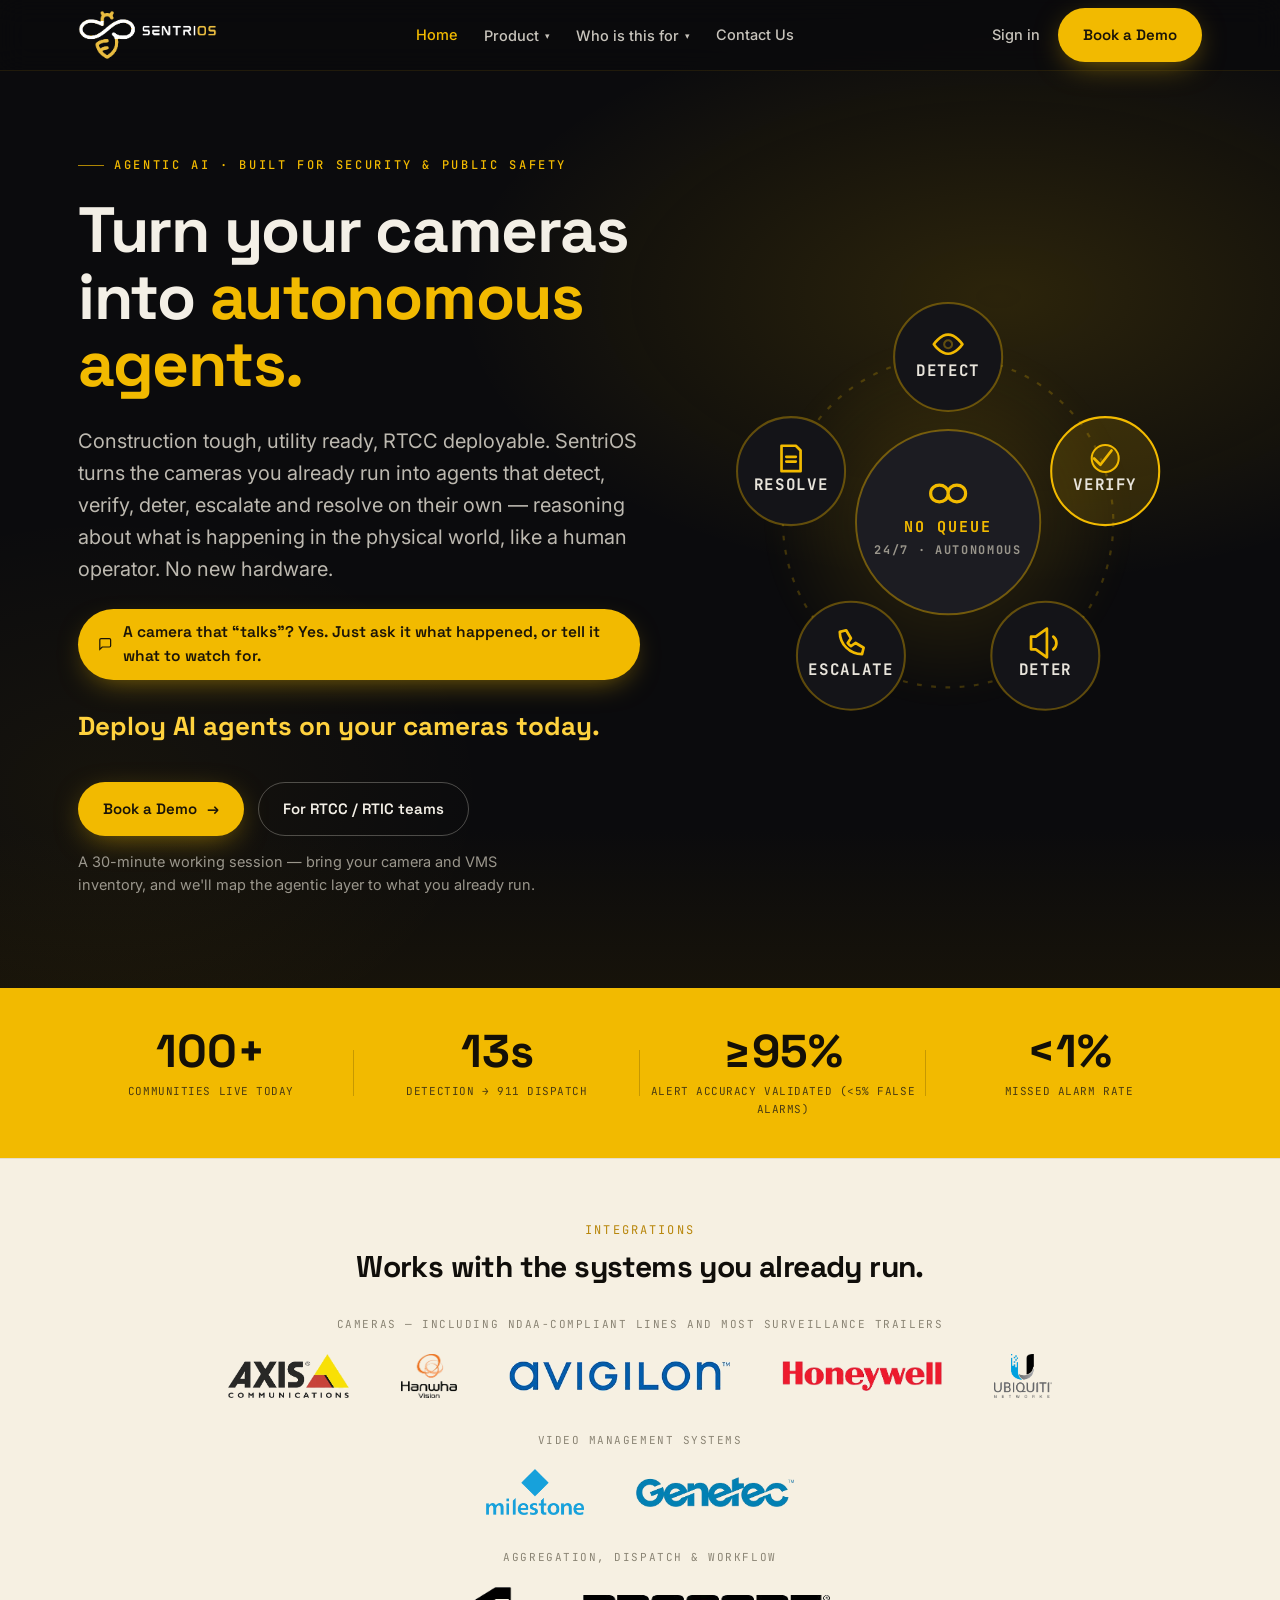
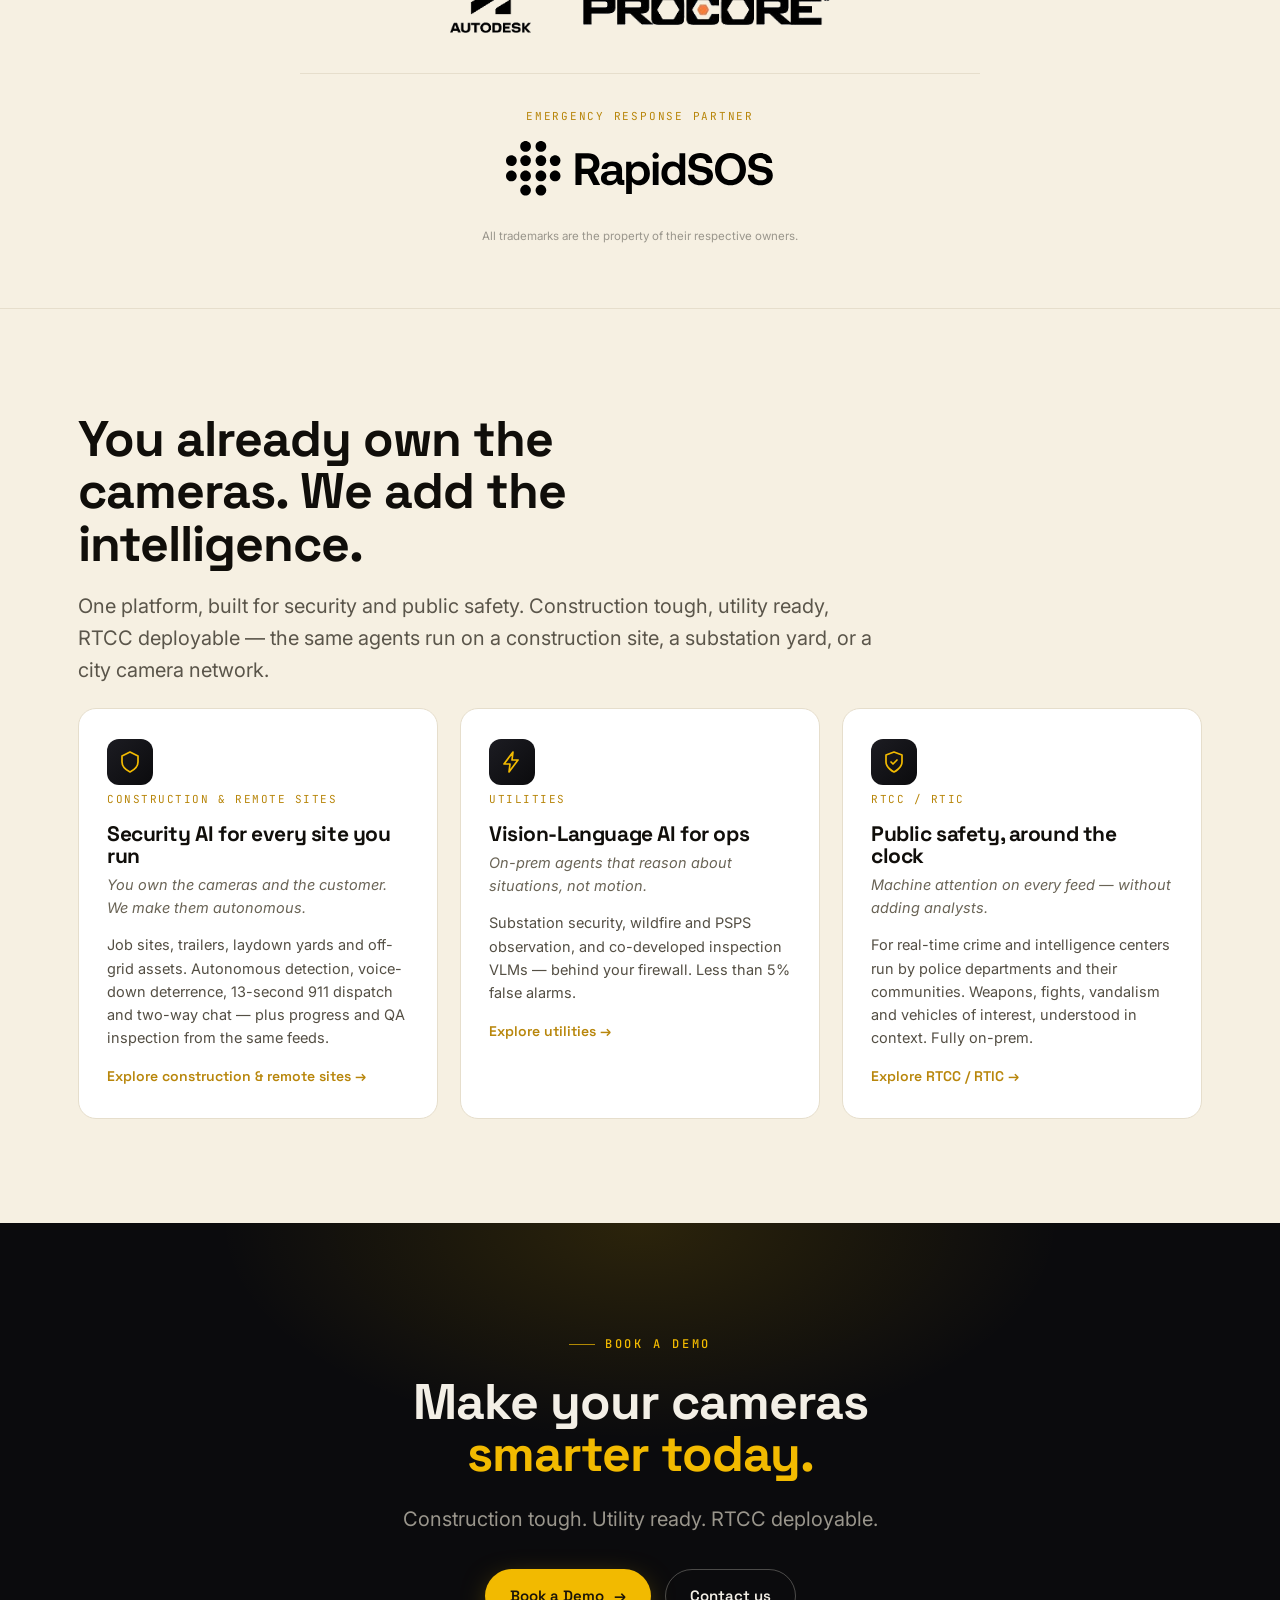
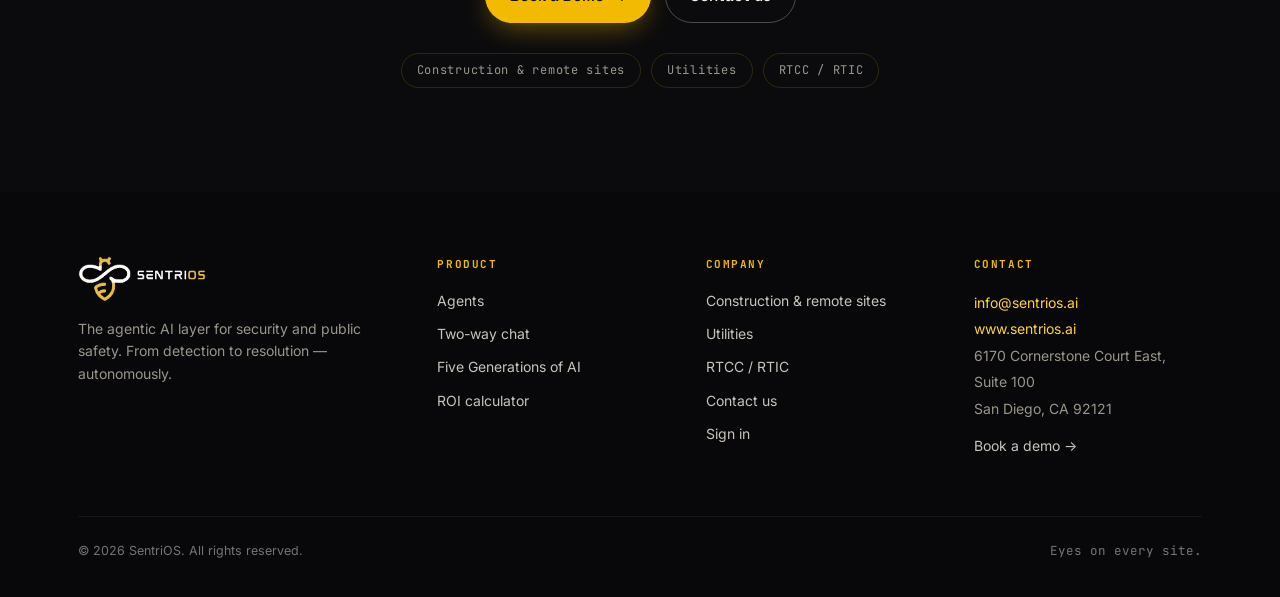
==== commit 55417cd4: "Add files via upload" ====
--- a/index.html
+++ b/index.html
@@ -3,15 +3,15 @@
 <head>
 <meta charset="UTF-8" />
 <meta name="viewport" content="width=device-width, initial-scale=1.0" />
-<title>SentriOS — Turn your job site cameras into autonomous agents</title>
-<meta name="description" content="AI agents built for the real world. SentriOS turns the cameras you already deploy into autonomous agents that detect, verify, deter, escalate, and resolve. Text your site to ask what happened or issue a command." />
+<title>SentriOS — Turn your cameras into autonomous agents</title>
+<meta name="description" content="Agentic AI for security and public safety. SentriOS turns the cameras you already run into autonomous agents that detect, verify, deter, escalate and resolve — across construction and remote sites, utilities, and RTCC/RTIC operations. Ask your cameras anything." />
 <meta name="theme-color" content="#F2BA00" />
 <link rel="canonical" href="https://www.sentrios.ai/">
 <meta property="og:type" content="website">
 <meta property="og:site_name" content="SentriOS">
 <meta property="og:url" content="https://www.sentrios.ai/">
-<meta property="og:title" content="SentriOS — Turn your job site cameras into autonomous agents">
-<meta property="og:description" content="AI agents built for the real world. SentriOS turns the cameras you already deploy into autonomous agents that detect, verify, deter, escalate, and resolve. Text your site to ask what happened or issue a command.">
+<meta property="og:title" content="SentriOS — Turn your cameras into autonomous agents">
+<meta property="og:description" content="Agentic AI for security and public safety. SentriOS turns the cameras you already run into autonomous agents that detect, verify, deter, escalate and resolve — across construction and remote sites, utilities, and RTCC/RTIC operations. Ask your cameras anything.">
 <meta property="og:image" content="https://www.sentrios.ai/og-image.png">
 <meta name="twitter:card" content="summary_large_image">
 <link rel="icon" href="favicon.ico" sizes="any">
@@ -38,9 +38,9 @@
       <div class="dropdown">
         <button class="ddbtn" aria-haspopup="true">Who is this for <span class="caret">&#9662;</span></button>
         <div class="ddmenu">
-          <a href="construction.html">Construction &amp; remote sites<span class="d">Security AI for job and remote sites</span></a>
-          <a href="utilities.html">Utilities<span class="d">Advancing utility operations</span></a>
-          <a href="inspection.html">Inspection companies<span class="d">An AI co-inspector</span></a>
+          <a href="construction.html">Construction &amp; remote sites<span class="d">Job sites, trailers, yards, off-grid assets</span></a>
+          <a href="utilities.html">Utilities<span class="d">Substations, wildfire &amp; inspection</span></a>
+          <a href="rtcc.html">RTCC / RTIC<span class="d">Public safety &amp; real-time crime centers</span></a>
         </div>
       </div>
       <a href="contact.html">Contact Us</a>
@@ -59,13 +59,14 @@
   <div class="wrap">
     <div class="hero-grid">
       <div class="hero-copy reveal">
-        <span class="eyebrow">Agentic AI &middot; Built for construction &amp; utilities</span>
-        <h1>Turn your job site cameras into <span class="hl">autonomous agents.</span></h1>
-        <p class="sub">AI agents built for the real world &mdash; construction tough, utility ready. SentriOS turns the cameras you already deploy into agents that detect, verify, deter, escalate, and resolve on their own. No new hardware. No monitoring center.</p>
-        <div class="talks"><svg viewBox="0 0 24 24"><path d="M21 15a2 2 0 0 1-2 2H7l-4 4V5a2 2 0 0 1 2-2h14a2 2 0 0 1 2 2z"/></svg>A job site that &ldquo;talks&rdquo;? Yes! You can text your site to ask what happened or issue a command.</div>
-        <p class="hero-deploy">Deploy AI agents on your site today.</p>
+        <span class="eyebrow">Agentic AI &middot; Built for security &amp; public safety</span>
+        <h1>Turn your cameras into <span class="hl">autonomous agents.</span></h1>
+        <p class="sub">Construction tough, utility ready, RTCC deployable. SentriOS turns the cameras you already run into agents that detect, verify, deter, escalate and resolve on their own &mdash; reasoning about what is happening in the physical world, like a human operator. No new hardware.</p>
+        <div class="talks"><svg viewBox="0 0 24 24"><path d="M21 15a2 2 0 0 1-2 2H7l-4 4V5a2 2 0 0 1 2-2h14a2 2 0 0 1 2 2z"/></svg>A camera that &ldquo;talks&rdquo;? Yes. Just ask it what happened, or tell it what to watch for.</div>
+        <p class="hero-deploy">Deploy AI agents on your cameras today.</p>
         <div class="hero-cta">
           <a href="https://calendly.com/sai-sentrios/30min" class="btn btn-gold" target="_blank" rel="noopener">Book a Demo <span class="arr">&rarr;</span></a>
+          <a href="rtcc.html" class="btn btn-ghost">For RTCC / RTIC teams</a>
         </div>
         <p class="hero-note">A 30-minute working session &mdash; bring your camera and VMS inventory, and we'll map the agentic layer to what you already run.</p>
       </div>
@@ -92,10 +93,10 @@
 <section class="statband reveal">
   <div class="wrap">
     <div class="stat-row">
-      <div class="sc"><div class="n">100+</div><div class="l">Job sites live today</div></div>
+      <div class="sc"><div class="n">100+</div><div class="l">Communities live today</div></div>
       <div class="sc"><div class="n">13s</div><div class="l">Detection &rarr; 911 dispatch</div></div>
-      <div class="sc"><div class="n">&ge;95%</div><div class="l">Alert accuracy validated</div></div>
-      <div class="sc"><div class="n">&lt;5%</div><div class="l">False-positive rate</div></div>
+      <div class="sc"><div class="n">&ge;95%</div><div class="l">Alert accuracy validated (&lt;5% false alarms)</div></div>
+      <div class="sc"><div class="n">&lt;1%</div><div class="l">Missed alarm rate</div></div>
     </div>
   </div>
 </section>
@@ -125,7 +126,7 @@
     </div>
 
     <div class="igroup">
-      <div class="gl">Other integrations</div>
+      <div class="gl">Aggregation, dispatch &amp; workflow</div>
       <div class="iwall">
         <img class="stk" src="autodesk.png" alt="Autodesk">
         <img src="procore.png" alt="Procore">
@@ -136,7 +137,7 @@
 
     <div class="rsos reveal">
       <div class="rsos-label">Emergency Response Partner</div>
-      <img src="rapidsos.png" alt="RapidSOS">
+      <img src="rapidsos.svg" alt="RapidSOS">
     </div>
 
     <p class="tm-note">All trademarks are the property of their respective owners.</p>
@@ -147,32 +148,32 @@
   <div class="wrap">
     <div class="reveal">
       <h2 class="h-sec">You already own the cameras. We add the intelligence.</h2>
-      <p class="lead">One platform built specifically for construction and utilities. Your cameras + SentriOS = a more secure job site.</p>
+      <p class="lead">One platform, built for security and public safety. Construction tough, utility ready, RTCC deployable &mdash; the same agents run on a construction site, a substation yard, or a city camera network.</p>
     </div>
     <div class="aud-grid">
       <a class="aud reveal" href="construction.html">
         <div class="ic"><svg viewBox="0 0 24 24"><path d="M12 2l8 4v6c0 5-4 8-8 10-4-2-8-5-8-10V6z"/></svg></div>
         <span class="tag">Construction &amp; remote sites</span>
-        <h3>Security AI for job and remote sites</h3>
+        <h3>Security AI for every site you run</h3>
         <p class="pitch">You own the cameras and the customer. We make them autonomous.</p>
-        <p>A high-margin agentic monitoring layer on every camera &mdash; most surveillance trailer systems and NDAA-compliant fixed cameras &mdash; with autonomous detection, voice-down deterrence, 13-second 911 dispatch, and two-way SMS chat with the site.</p>
-        <span class="more">Explore construction &rarr;</span>
+        <p>Job sites, trailers, laydown yards and off-grid assets. Autonomous detection, voice-down deterrence, 13-second 911 dispatch and two-way chat &mdash; plus progress and QA inspection from the same feeds.</p>
+        <span class="more">Explore construction &amp; remote sites &rarr;</span>
       </a>
       <a class="aud reveal" href="utilities.html">
         <div class="ic"><svg viewBox="0 0 24 24"><path d="M13 2L4 14h6l-1 8 9-12h-6z"/></svg></div>
         <span class="tag">Utilities</span>
         <h3>Vision-Language AI for ops</h3>
         <p class="pitch">On-prem agents that reason about situations, not motion.</p>
-        <p>Substation security, wildfire &amp; PSPS observation, and co-developed inspection VLMs &mdash; behind your firewall. 90&ndash;95% fewer false alarms. In discussions with major utilities.</p>
+        <p>Substation security, wildfire and PSPS observation, and co-developed inspection VLMs &mdash; behind your firewall. Less than 5% false alarms.</p>
         <span class="more">Explore utilities &rarr;</span>
       </a>
-      <a class="aud reveal" href="inspection.html">
-        <div class="ic"><svg viewBox="0 0 24 24"><path d="M9 11l3 3 8-8"/><path d="M21 12v6a2 2 0 0 1-2 2H5a2 2 0 0 1-2-2V6a2 2 0 0 1 2-2h11"/></svg></div>
-        <span class="tag">Inspection companies</span>
-        <h3>AI co-inspector</h3>
-        <p class="pitch">Vision + language = inspection intelligence.</p>
-        <p>Turn photos and video into cited, structured findings. Faster reviews, consistent results, and a full audit trail &mdash; an AI co-inspector alongside your human reviewers.</p>
-        <span class="more">Explore inspection &rarr;</span>
+      <a class="aud reveal" href="rtcc.html">
+        <div class="ic"><svg viewBox="0 0 24 24"><path d="M12 22s8-4 8-10V5l-8-3-8 3v7c0 6 8 10 8 10z"/><path d="M9 12l2 2 4-4"/></svg></div>
+        <span class="tag">RTCC / RTIC</span>
+        <h3>Public safety, around the clock</h3>
+        <p class="pitch">Machine attention on every feed &mdash; without adding analysts.</p>
+        <p>For real-time crime and intelligence centers run by police departments and their communities. Weapons, fights, vandalism and vehicles of interest, understood in context. Fully on-prem.</p>
+        <span class="more">Explore RTCC / RTIC &rarr;</span>
       </a>
     </div>
   </div>
@@ -182,12 +183,12 @@
   <div class="wrap">
     <span class="eyebrow" style="justify-content:center">Book a demo</span>
     <h2>Make your cameras <span class="hl">smarter today.</span></h2>
-    <p class="lead">Construction-ready. Utility-ready. Real-world ready.</p>
+    <p class="lead">Construction tough. Utility ready. RTCC deployable.</p>
     <div class="cta-row">
       <a href="https://calendly.com/sai-sentrios/30min" class="btn btn-gold" target="_blank" rel="noopener">Book a Demo <span class="arr">&rarr;</span></a>
       <a href="contact.html" class="btn btn-ghost">Contact us</a>
     </div>
-    <div class="cta-tags"><span>Construction &amp; remote sites</span><span>Utilities</span><span>Inspection companies</span></div>
+    <div class="cta-tags"><span>Construction &amp; remote sites</span><span>Utilities</span><span>RTCC / RTIC</span></div>
   </div>
 </section></main>
 <footer>
@@ -195,10 +196,10 @@
     <div class="foot-grid">
       <div class="foot-brand">
         <a href="index.html" class="brand" aria-label="SentriOS home"><img src="logo-light.png" alt="SentriOS"></a>
-        <p>The agentic AI layer for critical infrastructure. From detection to resolution — autonomously.</p>
+        <p>The agentic AI layer for security and public safety. From detection to resolution — autonomously.</p>
       </div>
       <div><h5>Product</h5><a class="flink" href="agents.html">Agents</a><a class="flink" href="agents.html#sms">Two-way chat</a><a class="flink" href="five-generations.html">Five Generations of AI</a><a class="flink" href="construction.html#roi">ROI calculator</a></div>
-      <div><h5>Company</h5><a class="flink" href="construction.html">Construction</a><a class="flink" href="utilities.html">Utilities</a><a class="flink" href="inspection.html">Inspection</a><a class="flink" href="contact.html">Contact us</a><a class="flink" href="https://app.sentrios.ai" target="_blank" rel="noopener">Sign in</a></div>
+      <div><h5>Company</h5><a class="flink" href="construction.html">Construction &amp; remote sites</a><a class="flink" href="utilities.html">Utilities</a><a class="flink" href="rtcc.html">RTCC / RTIC</a><a class="flink" href="contact.html">Contact us</a><a class="flink" href="https://app.sentrios.ai" target="_blank" rel="noopener">Sign in</a></div>
       <div><h5>Contact</h5><address><a href="mailto:info@sentrios.ai">info@sentrios.ai</a><br><a href="https://www.sentrios.ai">www.sentrios.ai</a><br>6170 Cornerstone Court East, Suite 100<br>San Diego, CA 92121</address><a class="flink" style="margin-top:12px" href="https://calendly.com/sai-sentrios/30min" target="_blank" rel="noopener">Book a demo &rarr;</a></div>
     </div>
     <div class="foot-bottom"><span>&copy; <span id="yr"></span> SentriOS. All rights reserved.</span><span class="mono">Eyes on every site.</span></div>
--- a/styles.css
+++ b/styles.css
@@ -811,3 +811,104 @@
 .brand img{height:50px}
 .foot-brand .brand img{height:46px}
 @media (max-width:680px){ .brand img{height:42px} }
+
+/* ============================================================
+   RTCC / RTIC page + 4-up audience grid            (2026-08 update)
+   ============================================================ */
+.aud-grid-4{grid-template-columns:repeat(4,1fr)}
+.aud-grid-4 .aud{padding:26px 22px}
+.aud-grid-4 .aud h3{font-size:19px}
+.aud-grid-4 .aud p{font-size:13.5px}
+.aud-grid-4 .aud .pitch{font-size:13.5px}
+
+/* two-audience blocks */
+.rt-two{margin-top:52px}
+.rt-audience{background:#fff;border:1px solid var(--line-lt);border-radius:var(--r);padding:34px 32px}
+.rt-audience .rt-tag{font-family:'JetBrains Mono',monospace;font-size:11px;letter-spacing:.14em;text-transform:uppercase;color:var(--gold-deep)}
+.rt-audience h3{font-size:23px;margin:14px 0 12px;color:#100E0A}
+.rt-audience p{font-size:15px;color:#5A554A}
+.rt-list{list-style:none;margin-top:18px;display:grid;gap:11px}
+.rt-list li{position:relative;padding-left:26px;font-size:14.5px;color:#3E3A32;line-height:1.55}
+.rt-list li::before{content:"";position:absolute;left:0;top:9px;width:9px;height:9px;border-radius:50%;background:var(--gold)}
+.rt-list-lg li{font-size:15px;color:var(--mute);padding-left:28px}
+.rt-list-lg li b{color:#E8E4DB;font-weight:600}
+.rt-list-lg li::before{top:10px}
+
+/* pull quote */
+.pullquote{margin:56px auto 0;max-width:78ch;text-align:center;border-top:1px solid var(--line-lt);border-bottom:1px solid var(--line-lt);padding:34px 20px}
+.pullquote p{font-family:'Space Grotesk',sans-serif;font-size:clamp(19px,2.4vw,26px);line-height:1.35;color:#100E0A;letter-spacing:-.01em}
+.pullquote cite{display:block;margin-top:18px;font-style:normal;font-size:13px;color:#7A7466;font-family:'JetBrains Mono',monospace;letter-spacing:.04em}
+
+/* 4-up problem grid */
+.rt-prob-grid{grid-template-columns:repeat(4,1fr)}
+.rt-prob-grid .prob{padding:26px 24px}
+.rt-prob-grid .prob h3{font-size:18px}
+.rt-prob-grid .prob p{font-size:14px}
+.rt-fix{margin-top:14px;padding-top:14px;border-top:1px solid var(--line-dk);color:#CFC9BC !important}
+.rt-fix b{color:var(--gold) !important}
+
+/* kicker under the compare block */
+.rt-kicker{margin-top:40px;text-align:center;font-size:clamp(16px,1.9vw,20px);font-style:italic;color:var(--gold-deep);max-width:80ch;margin-left:auto;margin-right:auto}
+
+/* split image + copy */
+.rt-split{display:grid;grid-template-columns:1.05fr .95fr;gap:56px;align-items:center}
+.rt-split .h-sec{max-width:22ch}
+.rt-figure{margin:0}
+.rt-figure img{width:100%;border-radius:14px;border:1px solid var(--line-dk);box-shadow:0 30px 70px -30px rgba(0,0,0,.6)}
+.paper .rt-figure img,.light .rt-figure img{border-color:var(--line-lt);box-shadow:0 30px 60px -30px rgba(40,30,0,.35)}
+.rt-figure figcaption{margin-top:14px;font-size:12.5px;color:var(--mute);text-align:center;font-style:italic}
+.paper .rt-figure figcaption,.light .rt-figure figcaption{color:#7A7466}
+.rt-chips{margin-top:26px}
+.rt-note{margin-top:22px;font-size:14px;font-style:italic;color:var(--mute)}
+.paper .rt-note{color:#7A7466}
+
+/* architecture diagram */
+.rt-stack{margin-top:50px;border:1px solid var(--line-dk);border-radius:var(--r);background:rgba(20,20,24,.45);padding:26px 20px}
+.rt-stack svg{width:100%;height:auto}
+.rt-svg-h{font-family:'Space Grotesk',sans-serif;font-size:16px;font-weight:600;fill:#F3EFE6}
+.rt-svg-s{font-family:'Inter',sans-serif;font-size:12.5px;fill:#9A968C}
+.rt-svg-lab{font-family:'JetBrains Mono',monospace;font-size:11px;letter-spacing:.12em;text-transform:uppercase;fill:#9A968C}
+.rt-svg-gold{fill:var(--gold)}
+.rt-arch-grid{margin-top:26px}
+.rt-room{margin:46px 0 0}
+.rt-room img{width:100%;border-radius:14px;border:1px solid var(--line-dk)}
+.rt-room figcaption{margin-top:14px;font-size:12.5px;color:var(--mute);text-align:center;font-style:italic}
+
+/* how-we-start steps */
+.rt-steps{margin-top:46px}
+.rt-step{background:#fff;border:1px solid var(--line-lt);border-radius:var(--r);padding:26px 24px}
+.rt-step .num{font-family:'JetBrains Mono',monospace;font-size:12px;font-weight:700;letter-spacing:.12em;color:var(--gold-deep)}
+.rt-step h3{font-size:19px;margin:12px 0 8px;color:#100E0A}
+.rt-step p{font-size:14px;color:#5A554A}
+
+.rt-integ-note{margin-top:16px;font-size:13.5px;color:var(--mute);max-width:74ch}
+
+@media(max-width:1040px){
+  .aud-grid-4{grid-template-columns:repeat(2,1fr)}
+  .rt-prob-grid{grid-template-columns:repeat(2,1fr)}
+  .rt-split{grid-template-columns:1fr;gap:38px}
+  .rt-split-rev .rt-figure{order:2}
+  .rt-arch-grid,.rt-steps{grid-template-columns:repeat(2,1fr)}
+}
+@media(max-width:720px){
+  .aud-grid-4,.rt-prob-grid,.rt-two,.rt-arch-grid,.rt-steps{grid-template-columns:1fr}
+  .rt-stack{padding:16px 10px}
+  .pullquote{padding:26px 6px}
+}
+
+/* --- review round 2 ------------------------------------------------------ */
+/* the dynamic-use-case list sits on .paper — make it readable there */
+.paper .rt-list-lg li,.light .rt-list-lg li{color:#4A463D}
+.paper .rt-list-lg li b,.light .rt-list-lg li b{color:#100E0A;font-weight:600}
+.rt-list-lg li{color:#CFC9BC}
+.rt-list-lg li b{color:#F3EFE6;font-weight:600}
+
+/* command-center banner directly under the RTCC hero */
+.rt-hero-media{padding:0 0 18px}
+.rt-hero-media .rt-room{margin:0}
+.rt-hero-media .rt-room img{max-width:940px;margin:0 auto}
+.rt-hero-media .rt-room figcaption{margin-top:12px}
+
+.rt-note-strong{color:#CFC9BC !important;font-style:normal;border-left:2px solid var(--gold);padding-left:16px}
+.paper .rt-note-strong,.light .rt-note-strong{color:#4A463D !important}
+.rt-svg-tag{font-family:'JetBrains Mono',monospace;font-size:13px;font-weight:700;fill:var(--gold)}
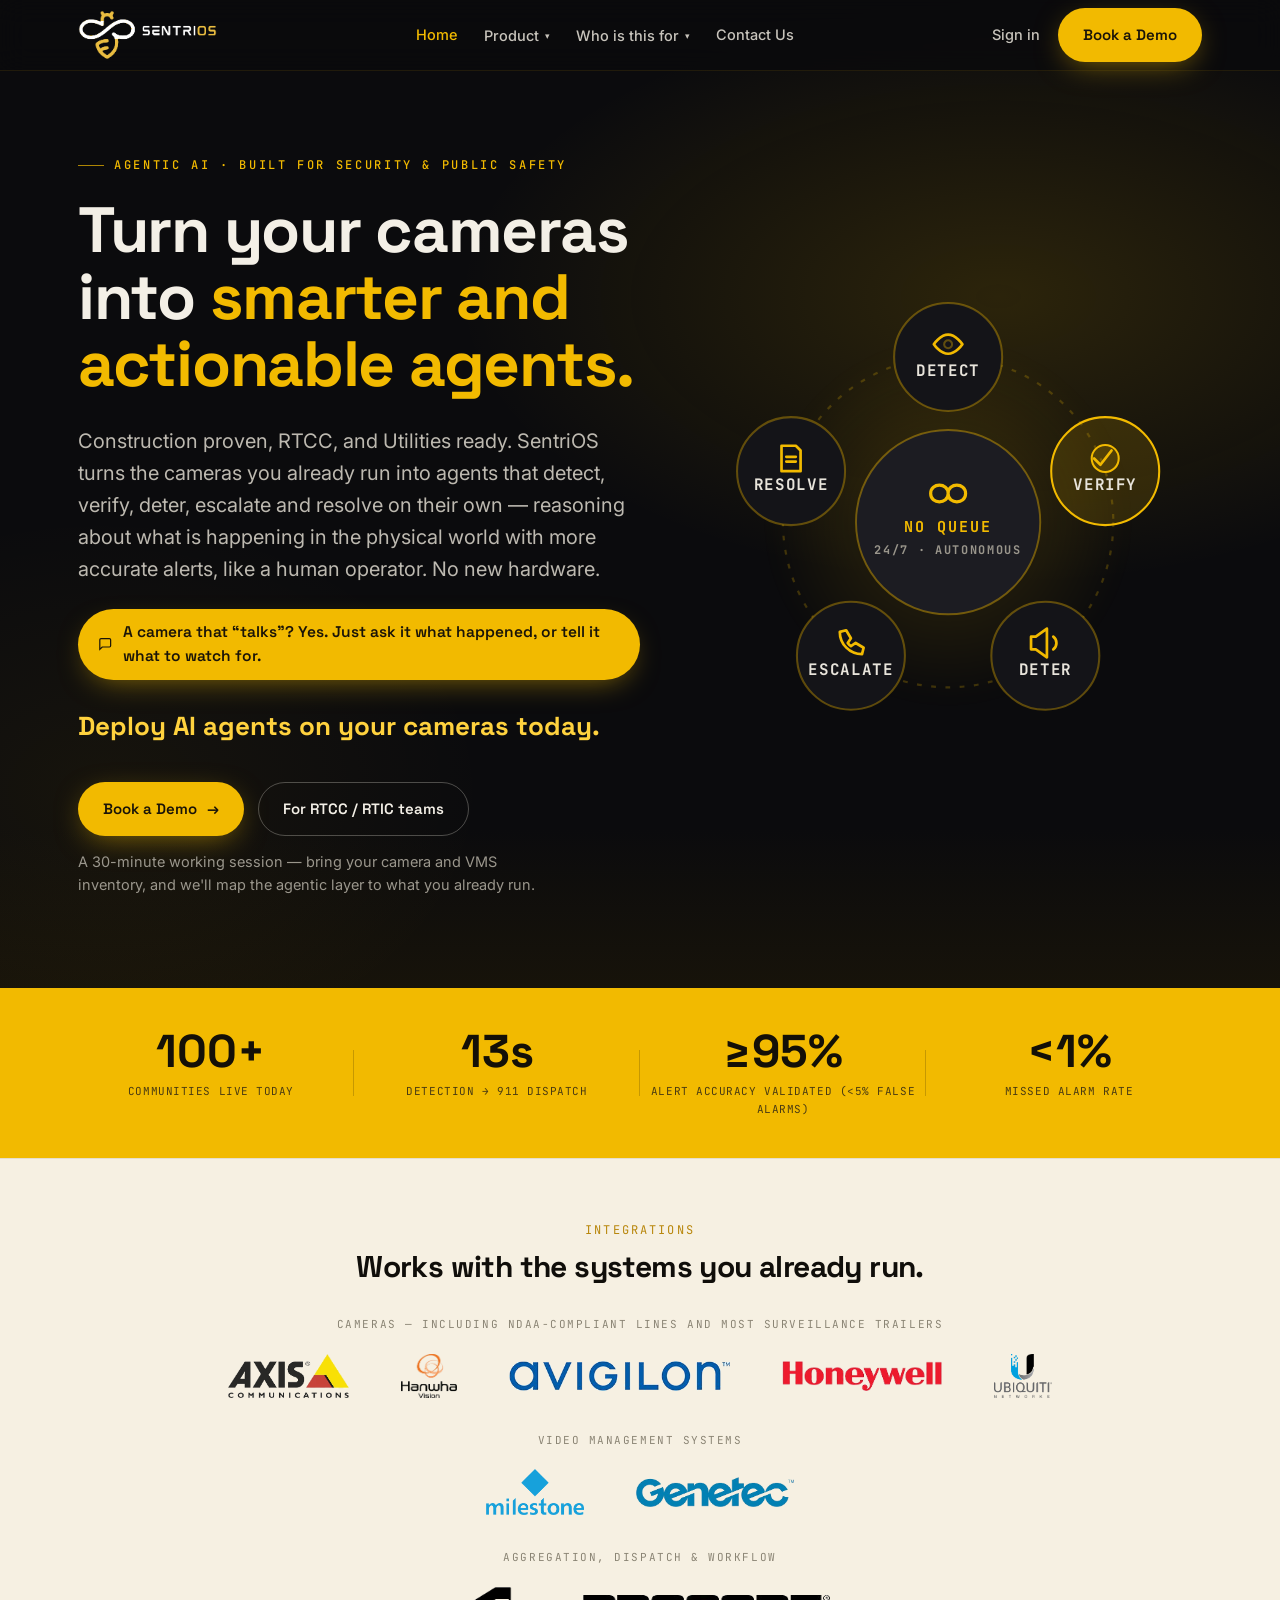
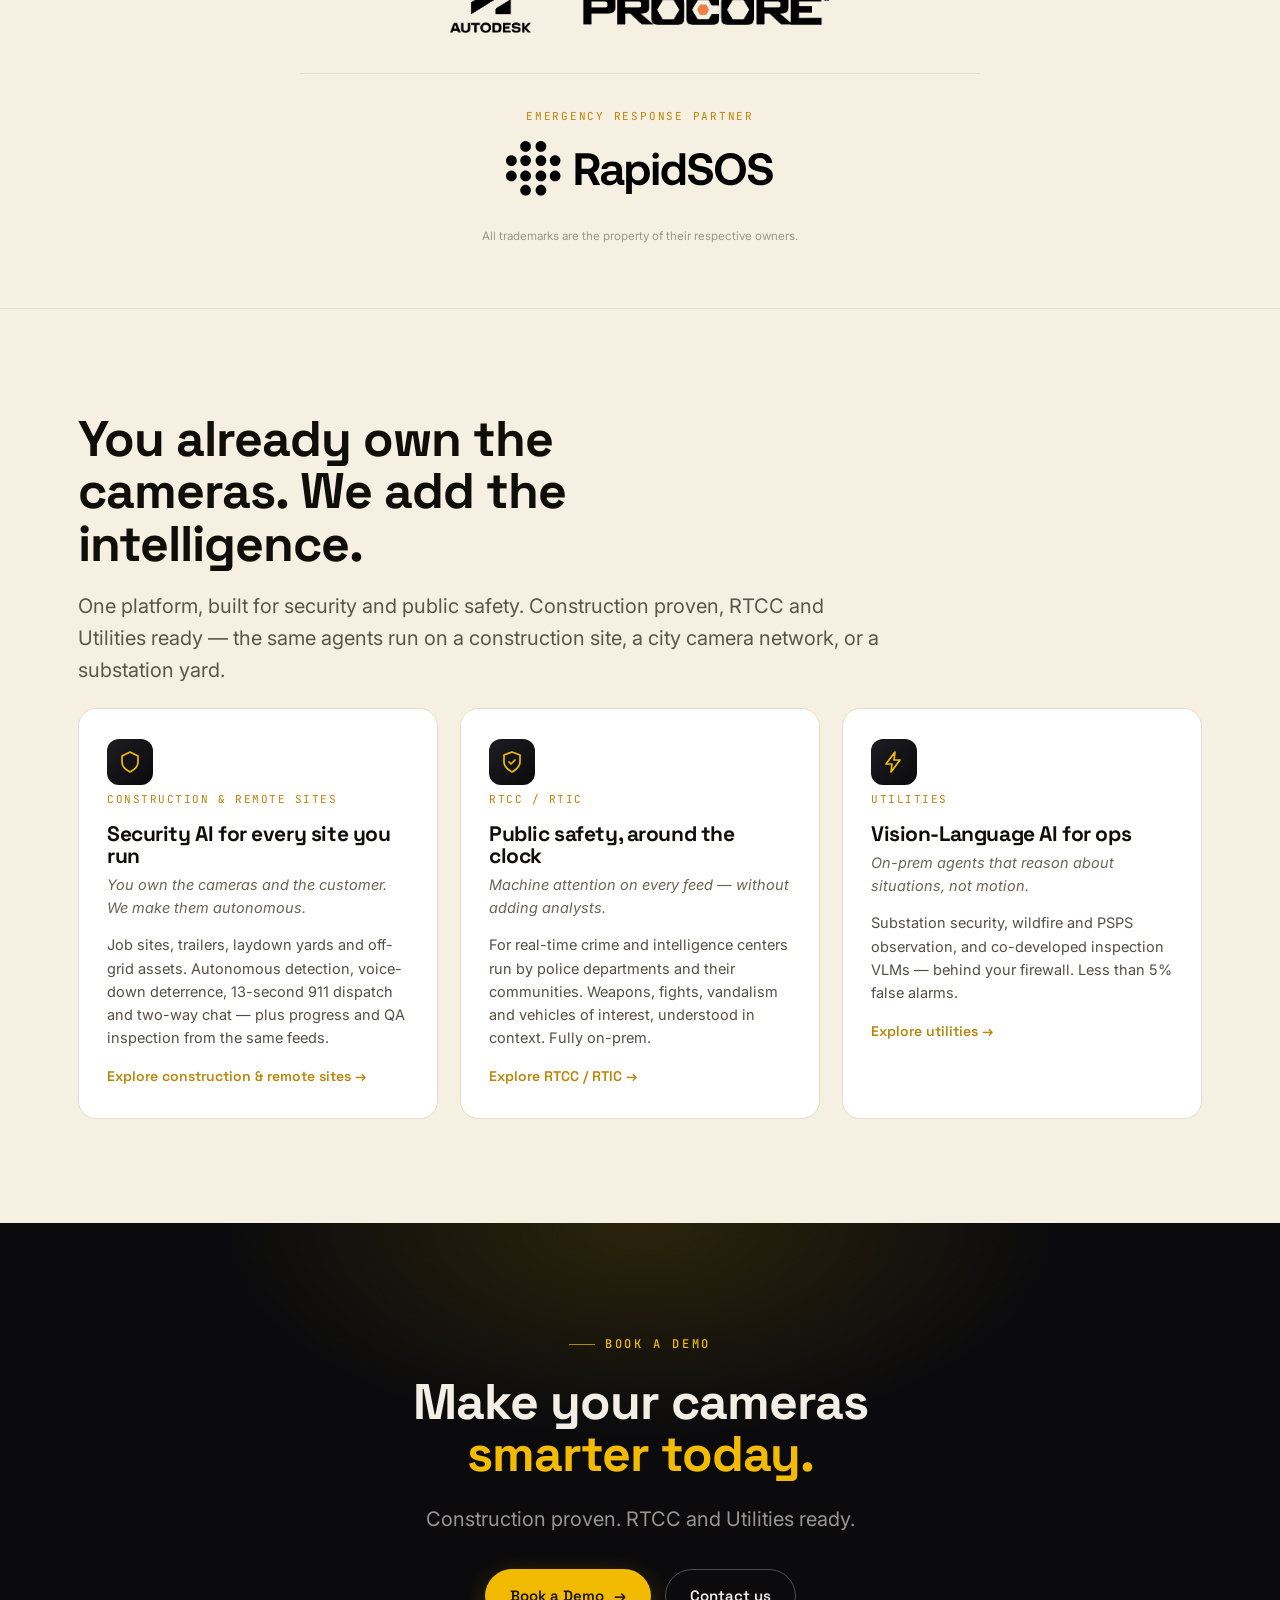
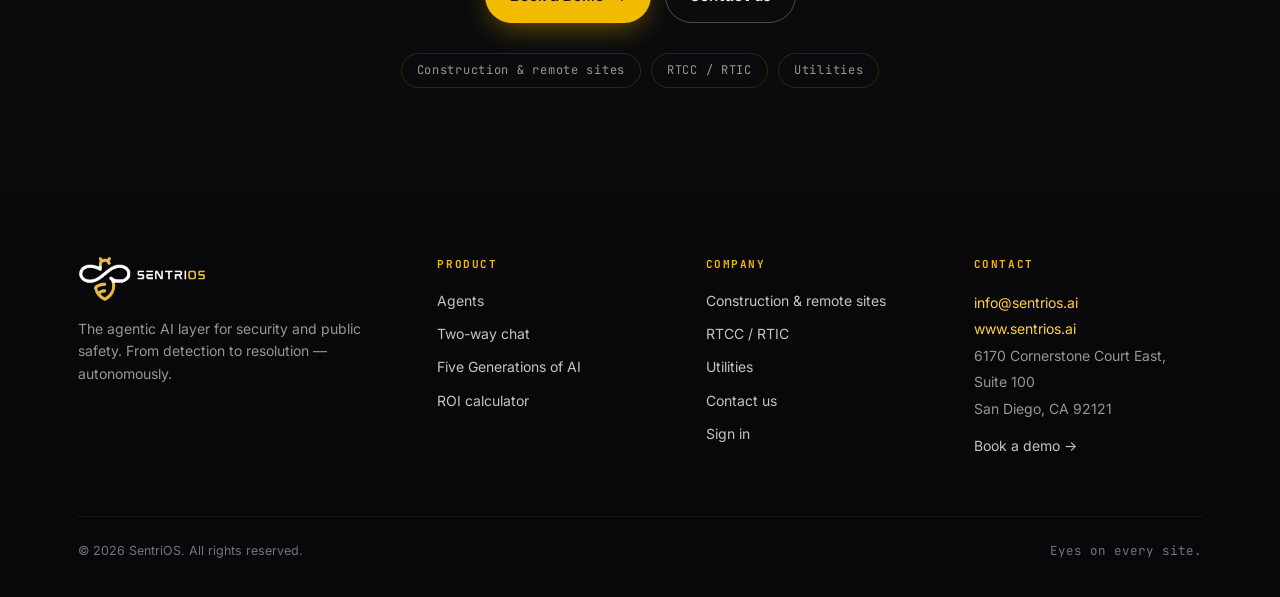
==== commit 793a3e1a: "Add files via upload" ====
--- a/index.html
+++ b/index.html
@@ -3,15 +3,15 @@
 <head>
 <meta charset="UTF-8" />
 <meta name="viewport" content="width=device-width, initial-scale=1.0" />
-<title>SentriOS — Turn your cameras into autonomous agents</title>
-<meta name="description" content="Agentic AI for security and public safety. SentriOS turns the cameras you already run into autonomous agents that detect, verify, deter, escalate and resolve — across construction and remote sites, utilities, and RTCC/RTIC operations. Ask your cameras anything." />
+<title>SentriOS — Turn your cameras into smarter and actionable agents</title>
+<meta name="description" content="Construction proven, RTCC and Utilities ready. SentriOS turns the cameras you already run into agents that detect, verify, deter, escalate and resolve on their own — with more accurate alerts and reasoning you can act on." />
 <meta name="theme-color" content="#F2BA00" />
 <link rel="canonical" href="https://www.sentrios.ai/">
 <meta property="og:type" content="website">
 <meta property="og:site_name" content="SentriOS">
 <meta property="og:url" content="https://www.sentrios.ai/">
-<meta property="og:title" content="SentriOS — Turn your cameras into autonomous agents">
-<meta property="og:description" content="Agentic AI for security and public safety. SentriOS turns the cameras you already run into autonomous agents that detect, verify, deter, escalate and resolve — across construction and remote sites, utilities, and RTCC/RTIC operations. Ask your cameras anything.">
+<meta property="og:title" content="SentriOS — Turn your cameras into smarter and actionable agents">
+<meta property="og:description" content="Construction proven, RTCC and Utilities ready. SentriOS turns the cameras you already run into agents that detect, verify, deter, escalate and resolve on their own — with more accurate alerts and reasoning you can act on.">
 <meta property="og:image" content="https://www.sentrios.ai/og-image.png">
 <meta name="twitter:card" content="summary_large_image">
 <link rel="icon" href="favicon.ico" sizes="any">
@@ -39,8 +39,8 @@
         <button class="ddbtn" aria-haspopup="true">Who is this for <span class="caret">&#9662;</span></button>
         <div class="ddmenu">
           <a href="construction.html">Construction &amp; remote sites<span class="d">Job sites, trailers, yards, off-grid assets</span></a>
+          <a href="rtcc.html">RTCC / RTIC<span class="d">Public safety &amp; real-time crime centers</span></a>
           <a href="utilities.html">Utilities<span class="d">Substations, wildfire &amp; inspection</span></a>
-          <a href="rtcc.html">RTCC / RTIC<span class="d">Public safety &amp; real-time crime centers</span></a>
         </div>
       </div>
       <a href="contact.html">Contact Us</a>
@@ -60,8 +60,8 @@
     <div class="hero-grid">
       <div class="hero-copy reveal">
         <span class="eyebrow">Agentic AI &middot; Built for security &amp; public safety</span>
-        <h1>Turn your cameras into <span class="hl">autonomous agents.</span></h1>
-        <p class="sub">Construction tough, utility ready, RTCC deployable. SentriOS turns the cameras you already run into agents that detect, verify, deter, escalate and resolve on their own &mdash; reasoning about what is happening in the physical world, like a human operator. No new hardware.</p>
+        <h1>Turn your cameras into <span class="hl">smarter and actionable agents.</span></h1>
+        <p class="sub">Construction proven, RTCC, and Utilities ready. SentriOS turns the cameras you already run into agents that detect, verify, deter, escalate and resolve on their own &mdash; reasoning about what is happening in the physical world with more accurate alerts, like a human operator. No new hardware.</p>
         <div class="talks"><svg viewBox="0 0 24 24"><path d="M21 15a2 2 0 0 1-2 2H7l-4 4V5a2 2 0 0 1 2-2h14a2 2 0 0 1 2 2z"/></svg>A camera that &ldquo;talks&rdquo;? Yes. Just ask it what happened, or tell it what to watch for.</div>
         <p class="hero-deploy">Deploy AI agents on your cameras today.</p>
         <div class="hero-cta">
@@ -148,7 +148,7 @@
   <div class="wrap">
     <div class="reveal">
       <h2 class="h-sec">You already own the cameras. We add the intelligence.</h2>
-      <p class="lead">One platform, built for security and public safety. Construction tough, utility ready, RTCC deployable &mdash; the same agents run on a construction site, a substation yard, or a city camera network.</p>
+      <p class="lead">One platform, built for security and public safety. Construction proven, RTCC and Utilities ready &mdash; the same agents run on a construction site, a city camera network, or a substation yard.</p>
     </div>
     <div class="aud-grid">
       <a class="aud reveal" href="construction.html">
@@ -159,6 +159,14 @@
         <p>Job sites, trailers, laydown yards and off-grid assets. Autonomous detection, voice-down deterrence, 13-second 911 dispatch and two-way chat &mdash; plus progress and QA inspection from the same feeds.</p>
         <span class="more">Explore construction &amp; remote sites &rarr;</span>
       </a>
+      <a class="aud reveal" href="rtcc.html">
+        <div class="ic"><svg viewBox="0 0 24 24"><path d="M12 22s8-4 8-10V5l-8-3-8 3v7c0 6 8 10 8 10z"/><path d="M9 12l2 2 4-4"/></svg></div>
+        <span class="tag">RTCC / RTIC</span>
+        <h3>Public safety, around the clock</h3>
+        <p class="pitch">Machine attention on every feed &mdash; without adding analysts.</p>
+        <p>For real-time crime and intelligence centers run by police departments and their communities. Weapons, fights, vandalism and vehicles of interest, understood in context. Fully on-prem.</p>
+        <span class="more">Explore RTCC / RTIC &rarr;</span>
+      </a>
       <a class="aud reveal" href="utilities.html">
         <div class="ic"><svg viewBox="0 0 24 24"><path d="M13 2L4 14h6l-1 8 9-12h-6z"/></svg></div>
         <span class="tag">Utilities</span>
@@ -167,14 +175,6 @@
         <p>Substation security, wildfire and PSPS observation, and co-developed inspection VLMs &mdash; behind your firewall. Less than 5% false alarms.</p>
         <span class="more">Explore utilities &rarr;</span>
       </a>
-      <a class="aud reveal" href="rtcc.html">
-        <div class="ic"><svg viewBox="0 0 24 24"><path d="M12 22s8-4 8-10V5l-8-3-8 3v7c0 6 8 10 8 10z"/><path d="M9 12l2 2 4-4"/></svg></div>
-        <span class="tag">RTCC / RTIC</span>
-        <h3>Public safety, around the clock</h3>
-        <p class="pitch">Machine attention on every feed &mdash; without adding analysts.</p>
-        <p>For real-time crime and intelligence centers run by police departments and their communities. Weapons, fights, vandalism and vehicles of interest, understood in context. Fully on-prem.</p>
-        <span class="more">Explore RTCC / RTIC &rarr;</span>
-      </a>
     </div>
   </div>
 </section>
@@ -183,12 +183,12 @@
   <div class="wrap">
     <span class="eyebrow" style="justify-content:center">Book a demo</span>
     <h2>Make your cameras <span class="hl">smarter today.</span></h2>
-    <p class="lead">Construction tough. Utility ready. RTCC deployable.</p>
+    <p class="lead">Construction proven. RTCC and Utilities ready.</p>
     <div class="cta-row">
       <a href="https://calendly.com/sai-sentrios/30min" class="btn btn-gold" target="_blank" rel="noopener">Book a Demo <span class="arr">&rarr;</span></a>
       <a href="contact.html" class="btn btn-ghost">Contact us</a>
     </div>
-    <div class="cta-tags"><span>Construction &amp; remote sites</span><span>Utilities</span><span>RTCC / RTIC</span></div>
+    <div class="cta-tags"><span>Construction &amp; remote sites</span><span>RTCC / RTIC</span><span>Utilities</span></div>
   </div>
 </section></main>
 <footer>
@@ -199,7 +199,7 @@
         <p>The agentic AI layer for security and public safety. From detection to resolution — autonomously.</p>
       </div>
       <div><h5>Product</h5><a class="flink" href="agents.html">Agents</a><a class="flink" href="agents.html#sms">Two-way chat</a><a class="flink" href="five-generations.html">Five Generations of AI</a><a class="flink" href="construction.html#roi">ROI calculator</a></div>
-      <div><h5>Company</h5><a class="flink" href="construction.html">Construction &amp; remote sites</a><a class="flink" href="utilities.html">Utilities</a><a class="flink" href="rtcc.html">RTCC / RTIC</a><a class="flink" href="contact.html">Contact us</a><a class="flink" href="https://app.sentrios.ai" target="_blank" rel="noopener">Sign in</a></div>
+      <div><h5>Company</h5><a class="flink" href="construction.html">Construction &amp; remote sites</a><a class="flink" href="rtcc.html">RTCC / RTIC</a><a class="flink" href="utilities.html">Utilities</a><a class="flink" href="contact.html">Contact us</a><a class="flink" href="https://app.sentrios.ai" target="_blank" rel="noopener">Sign in</a></div>
       <div><h5>Contact</h5><address><a href="mailto:info@sentrios.ai">info@sentrios.ai</a><br><a href="https://www.sentrios.ai">www.sentrios.ai</a><br>6170 Cornerstone Court East, Suite 100<br>San Diego, CA 92121</address><a class="flink" style="margin-top:12px" href="https://calendly.com/sai-sentrios/30min" target="_blank" rel="noopener">Book a demo &rarr;</a></div>
     </div>
     <div class="foot-bottom"><span>&copy; <span id="yr"></span> SentriOS. All rights reserved.</span><span class="mono">Eyes on every site.</span></div>
